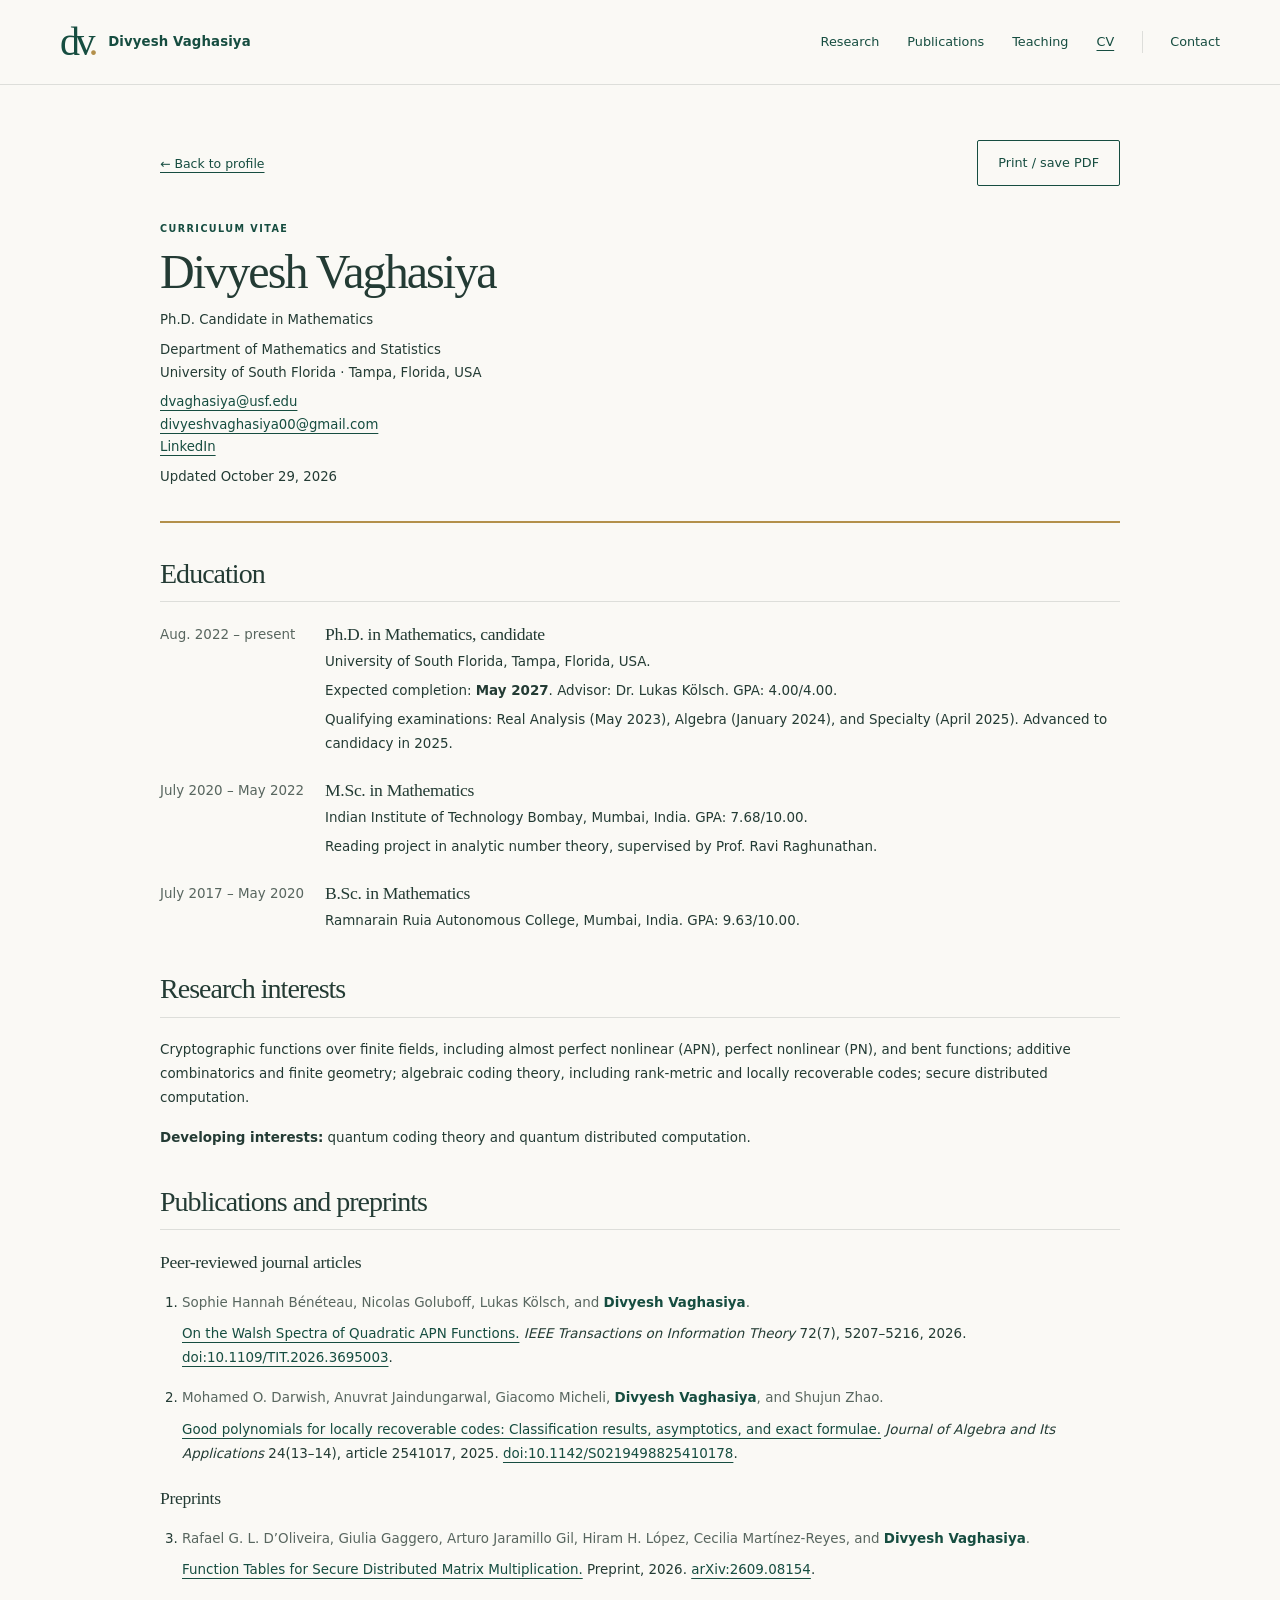
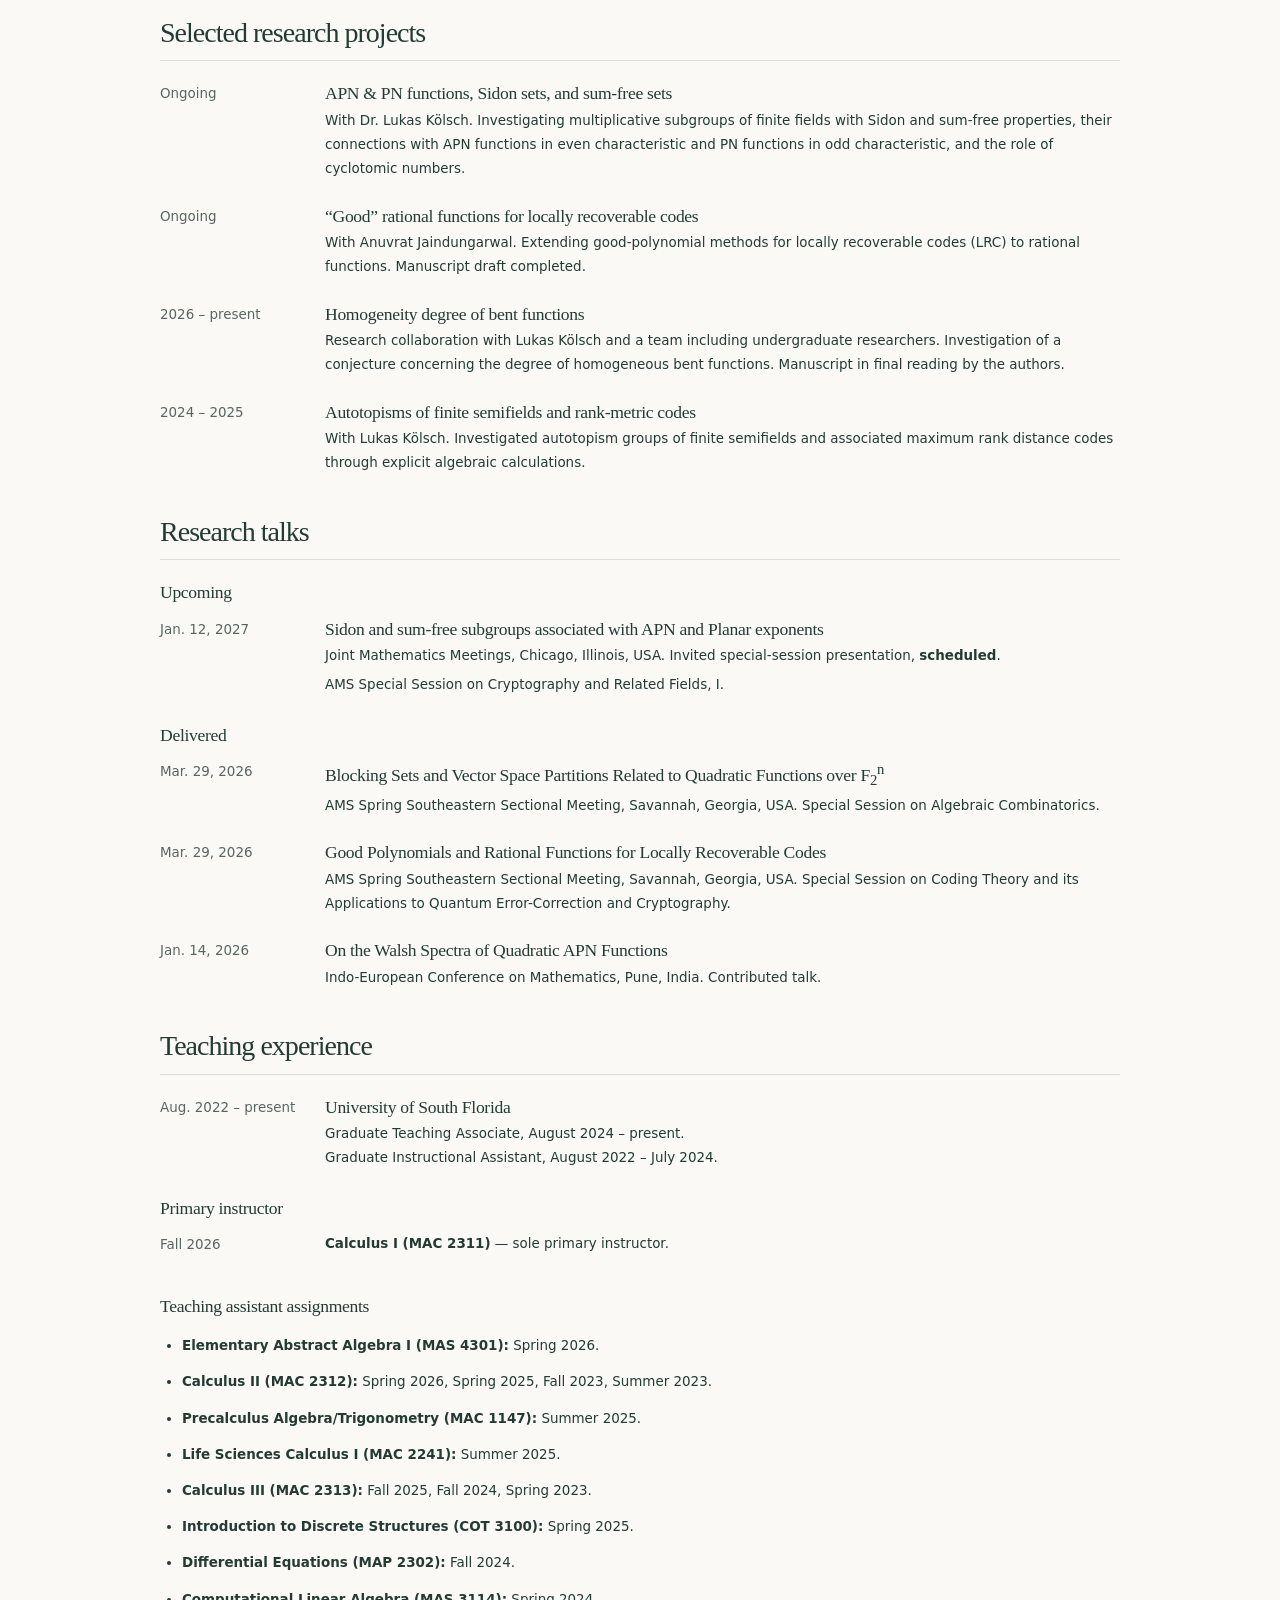
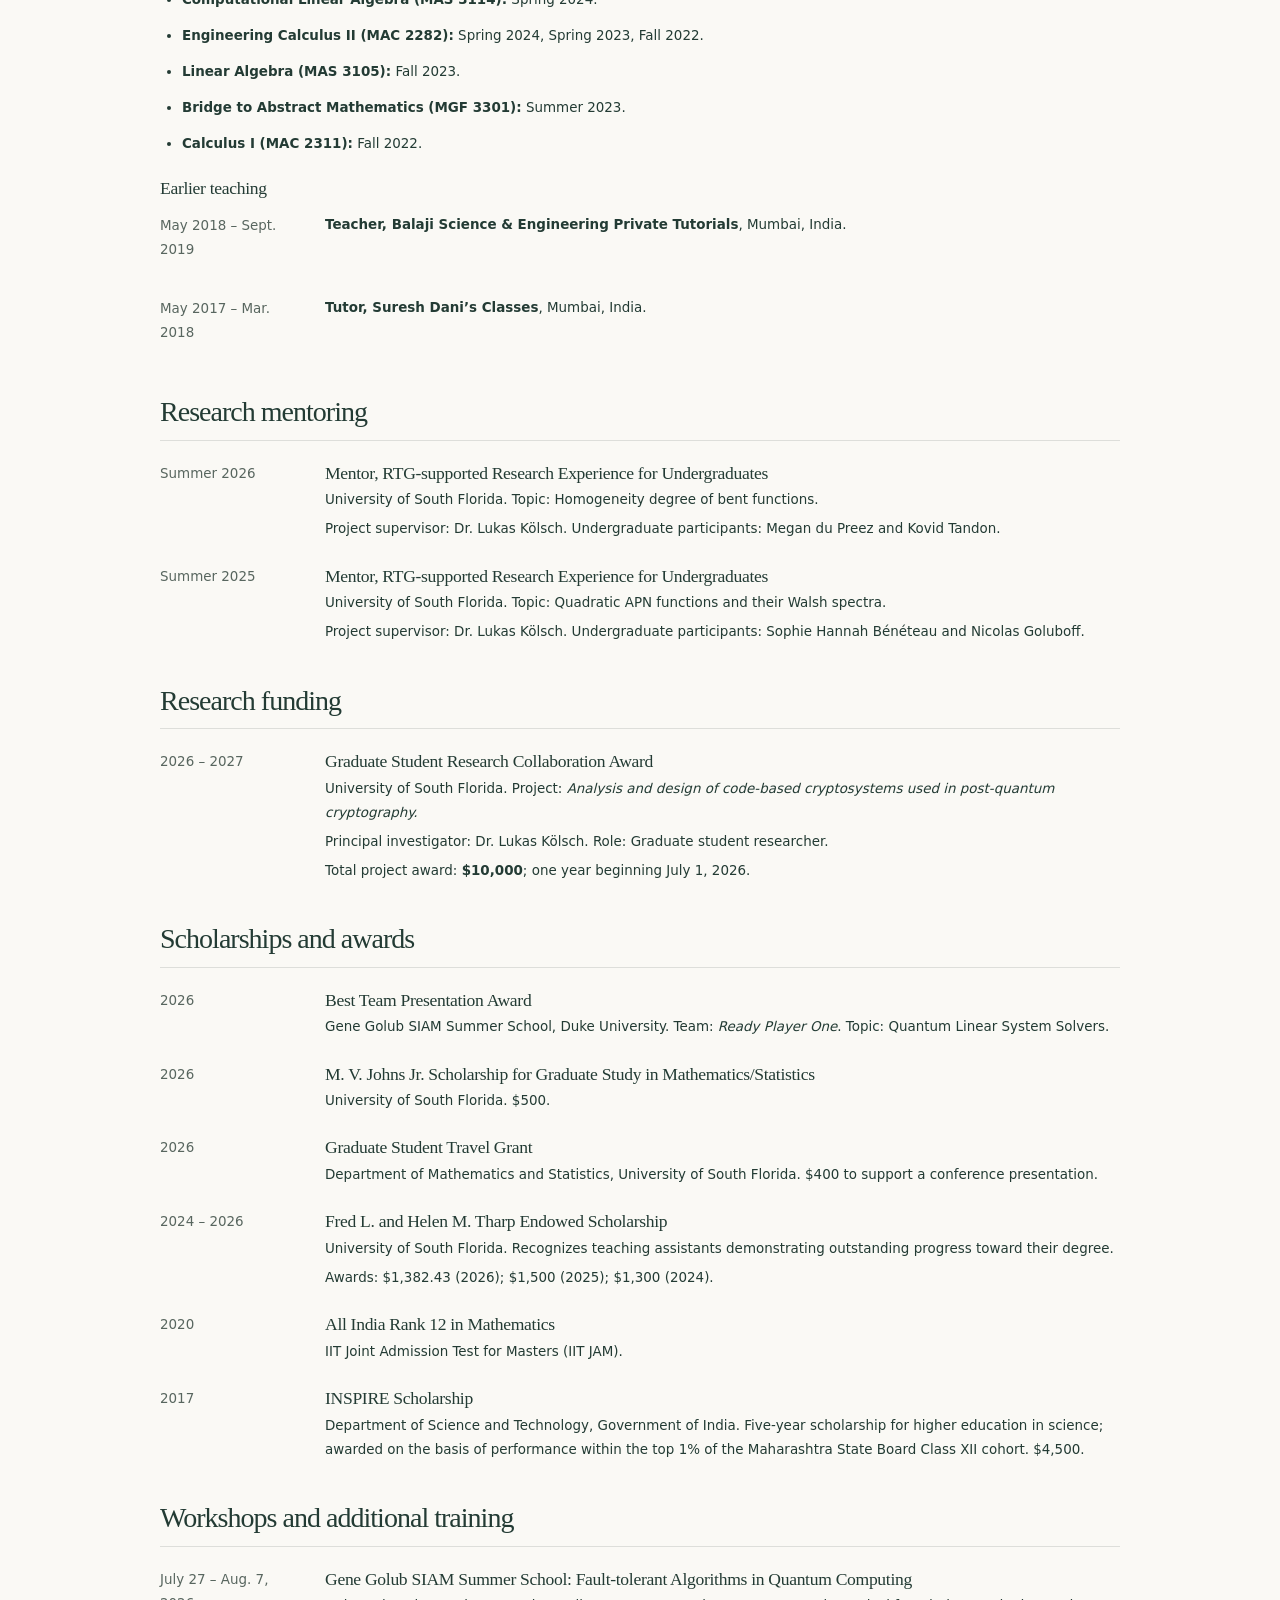
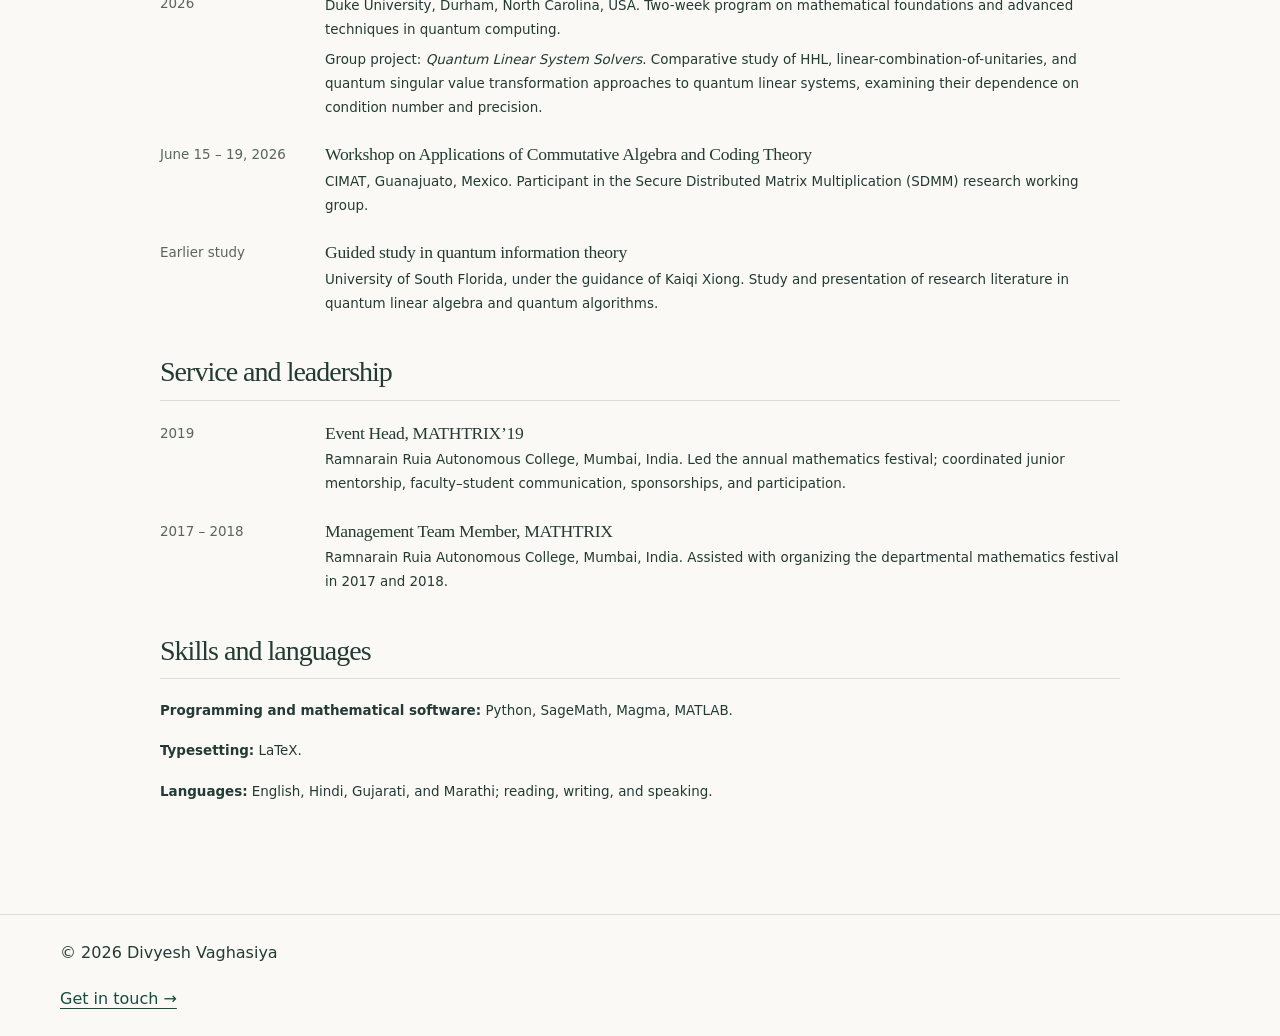
==== cv.html @ b935f298 "Add academic website" ====
<!doctype html>
<html lang="en">
<head>
  <meta charset="utf-8">
  <meta name="viewport" content="width=device-width, initial-scale=1">
  <meta name="description" content="Curriculum vitae of Divyesh Vaghasiya, mathematics Ph.D. candidate at the University of South Florida. Expected completion: May 2027.">
  <meta name="theme-color" content="#164b45">
  <title>Curriculum vitae | Divyesh Vaghasiya</title>
  <link rel="icon" href="./assets/favicon.svg" type="image/svg+xml">
  <link rel="stylesheet" href="./styles.css">
  <script src="./site.js" defer></script>
</head>
<body class="cv-page">
  <a class="skip-link" href="#main">Skip to content</a>
  <header class="site-header">
    <div class="container header-inner">
      <a class="brand" href="./index.html" aria-label="Divyesh Vaghasiya home"><span class="brand-mark" aria-hidden="true">dv<span>.</span></span><span class="brand-name">Divyesh Vaghasiya</span></a>
      <button class="nav-toggle" type="button" aria-expanded="false" aria-controls="site-nav" hidden>Menu</button>
      <nav id="site-nav" class="site-nav" aria-label="Main navigation">
        <a href="./index.html#research">Research</a>
        <a href="./index.html#publications">Publications</a>
        <a href="./index.html#teaching">Teaching</a>
        <a href="./cv.html" aria-current="page">CV</a>
        <a href="./index.html#contact">Contact</a>
      </nav>
    </div>
  </header>

  <main id="main" class="container cv-shell">
    <div class="cv-toolbar">
      <a href="./index.html">&larr; Back to profile</a>
      <button class="button button-secondary" type="button" data-print hidden>Print / save PDF</button>
      <noscript><p>Use your browser's Print command to print this CV or save it as a PDF.</p></noscript>
    </div>

    <header class="cv-heading">
      <p class="eyebrow">Curriculum vitae</p>
      <h1>Divyesh Vaghasiya</h1>
      <p class="cv-role">Ph.D. Candidate in Mathematics</p>
      <p>Department of Mathematics and Statistics<br>University of South Florida · Tampa, Florida, USA</p>
      <p><a href="mailto:dvaghasiya@usf.edu">dvaghasiya@usf.edu</a><br><a href="mailto:divyeshvaghasiya00@gmail.com">divyeshvaghasiya00@gmail.com</a><br><a href="https://www.linkedin.com/in/divyesh-vaghasiya-866122165">LinkedIn</a></p>
      <p class="cv-updated">Updated October 29, 2026</p>
    </header>

    <section class="cv-section" aria-labelledby="cv-education">
      <h2 id="cv-education">Education</h2>
      <div class="cv-entry">
        <p class="cv-date">Aug. 2022 – present</p>
        <div class="cv-body"><h3>Ph.D. in Mathematics, candidate</h3><p>University of South Florida, Tampa, Florida, USA.</p><p>Expected completion: <strong>May 2027</strong>. Advisor: Dr. Lukas Kölsch. GPA: 4.00/4.00.</p><p>Qualifying examinations: Real Analysis (May 2023), Algebra (January 2024), and Specialty (April 2025). Advanced to candidacy in 2025.</p></div>
      </div>
      <div class="cv-entry">
        <p class="cv-date">July 2020 – May 2022</p>
        <div class="cv-body"><h3>M.Sc. in Mathematics</h3><p>Indian Institute of Technology Bombay, Mumbai, India. GPA: 7.68/10.00.</p><p>Reading project in analytic number theory, supervised by Prof. Ravi Raghunathan.</p></div>
      </div>
      <div class="cv-entry">
        <p class="cv-date">July 2017 – May 2020</p>
        <div class="cv-body"><h3>B.Sc. in Mathematics</h3><p>Ramnarain Ruia Autonomous College, Mumbai, India. GPA: 9.63/10.00.</p></div>
      </div>
    </section>

    <section class="cv-section" aria-labelledby="cv-interests">
      <h2 id="cv-interests">Research interests</h2>
      <p>Cryptographic functions over finite fields, including almost perfect nonlinear (APN), perfect nonlinear (PN), and bent functions; additive combinatorics and finite geometry; algebraic coding theory, including rank-metric and locally recoverable codes; secure distributed computation.</p>
      <p><strong>Developing interests:</strong> quantum coding theory and quantum distributed computation.</p>
    </section>

    <section class="cv-section" aria-labelledby="cv-publications">
      <h2 id="cv-publications">Publications and preprints</h2>
      <h3>Peer-reviewed journal articles</h3>
      <ol class="cv-publications">
        <li><p class="publication-authors">Sophie Hannah Bénéteau, Nicolas Goluboff, Lukas Kölsch, and <strong>Divyesh Vaghasiya</strong>.</p><p><a href="https://doi.org/10.1109/TIT.2026.3695003">On the Walsh Spectra of Quadratic APN Functions.</a> <cite>IEEE Transactions on Information Theory</cite> 72(7), 5207–5216, 2026. <a href="https://doi.org/10.1109/TIT.2026.3695003">doi:10.1109/TIT.2026.3695003</a>.</p></li>
        <li><p class="publication-authors">Mohamed O. Darwish, Anuvrat Jaindungarwal, Giacomo Micheli, <strong>Divyesh Vaghasiya</strong>, and Shujun Zhao.</p><p><a href="https://doi.org/10.1142/S0219498825410178">Good polynomials for locally recoverable codes: Classification results, asymptotics, and exact formulae.</a> <cite>Journal of Algebra and Its Applications</cite> 24(13–14), article 2541017, 2025. <a href="https://doi.org/10.1142/S0219498825410178">doi:10.1142/S0219498825410178</a>.</p></li>
      </ol>
      <h3>Preprints</h3>
      <ol class="cv-publications" start="3">
        <li><p class="publication-authors">Rafael G. L. D’Oliveira, Giulia Gaggero, Arturo Jaramillo Gil, Hiram H. López, Cecilia Martínez-Reyes, and <strong>Divyesh Vaghasiya</strong>.</p><p><a href="https://arxiv.org/abs/2609.08154">Function Tables for Secure Distributed Matrix Multiplication.</a> Preprint, 2026. <a href="https://arxiv.org/abs/2609.08154">arXiv:2609.08154</a>.</p></li>
      </ol>
    </section>

    <section class="cv-section" aria-labelledby="cv-projects">
      <h2 id="cv-projects">Selected research projects</h2>
      <div class="cv-entry"><p class="cv-date">Ongoing</p><div class="cv-body"><h3>APN &amp; PN functions, Sidon sets, and sum-free sets</h3><p>With Dr. Lukas Kölsch. Investigating multiplicative subgroups of finite fields with Sidon and sum-free properties, their connections with APN functions in even characteristic and PN functions in odd characteristic, and the role of cyclotomic numbers.</p></div></div>
      <div class="cv-entry"><p class="cv-date">Ongoing</p><div class="cv-body"><h3>“Good” rational functions for locally recoverable codes</h3><p>With Anuvrat Jaindungarwal. Extending good-polynomial methods for locally recoverable codes (LRC) to rational functions. Manuscript draft completed.</p></div></div>
      <div class="cv-entry"><p class="cv-date">2026 – present</p><div class="cv-body"><h3>Homogeneity degree of bent functions</h3><p>Research collaboration with Lukas Kölsch and a team including undergraduate researchers. Investigation of a conjecture concerning the degree of homogeneous bent functions. Manuscript in final reading by the authors.</p></div></div>
      <div class="cv-entry"><p class="cv-date">2024 – 2025</p><div class="cv-body"><h3>Autotopisms of finite semifields and rank-metric codes</h3><p>With Lukas Kölsch. Investigated autotopism groups of finite semifields and associated maximum rank distance codes through explicit algebraic calculations.</p></div></div>
    </section>

    <section class="cv-section" aria-labelledby="cv-talks">
      <h2 id="cv-talks">Research talks</h2>
      <h3>Upcoming</h3>
      <div class="cv-entry"><p class="cv-date"><time datetime="2027-01-12">Jan. 12, 2027</time></p><div class="cv-body"><h3>Sidon and sum-free subgroups associated with APN and Planar exponents</h3><p>Joint Mathematics Meetings, Chicago, Illinois, USA. Invited special-session presentation, <strong>scheduled</strong>.</p><p>AMS Special Session on Cryptography and Related Fields, I.</p></div></div>
      <h3>Delivered</h3>
      <div class="cv-entry"><p class="cv-date"><time datetime="2026-03-29">Mar. 29, 2026</time></p><div class="cv-body"><h3>Blocking Sets and Vector Space Partitions Related to Quadratic Functions over F<sub>2</sub><sup>n</sup></h3><p>AMS Spring Southeastern Sectional Meeting, Savannah, Georgia, USA. Special Session on Algebraic Combinatorics.</p></div></div>
      <div class="cv-entry"><p class="cv-date"><time datetime="2026-03-29">Mar. 29, 2026</time></p><div class="cv-body"><h3>Good Polynomials and Rational Functions for Locally Recoverable Codes</h3><p>AMS Spring Southeastern Sectional Meeting, Savannah, Georgia, USA. Special Session on Coding Theory and its Applications to Quantum Error-Correction and Cryptography.</p></div></div>
      <div class="cv-entry"><p class="cv-date"><time datetime="2026-01-14">Jan. 14, 2026</time></p><div class="cv-body"><h3>On the Walsh Spectra of Quadratic APN Functions</h3><p>Indo-European Conference on Mathematics, Pune, India. Contributed talk.</p></div></div>
    </section>

    <section class="cv-section" aria-labelledby="cv-teaching">
      <h2 id="cv-teaching">Teaching experience</h2>
      <div class="cv-entry"><p class="cv-date">Aug. 2022 – present</p><div class="cv-body"><h3>University of South Florida</h3><p>Graduate Teaching Associate, August 2024 – present.<br>Graduate Instructional Assistant, August 2022 – July 2024.</p></div></div>
      <h3>Primary instructor</h3>
      <div class="cv-entry"><p class="cv-date">Fall 2026</p><div class="cv-body"><p><strong>Calculus I (MAC 2311)</strong> — sole primary instructor.</p></div></div>
      <h3>Teaching assistant assignments</h3>
      <ul class="cv-course-list">
        <li><strong>Elementary Abstract Algebra I (MAS 4301):</strong> Spring 2026.</li>
        <li><strong>Calculus II (MAC 2312):</strong> Spring 2026, Spring 2025, Fall 2023, Summer 2023.</li>
        <li><strong>Precalculus Algebra/Trigonometry (MAC 1147):</strong> Summer 2025.</li>
        <li><strong>Life Sciences Calculus I (MAC 2241):</strong> Summer 2025.</li>
        <li><strong>Calculus III (MAC 2313):</strong> Fall 2025, Fall 2024, Spring 2023.</li>
        <li><strong>Introduction to Discrete Structures (COT 3100):</strong> Spring 2025.</li>
        <li><strong>Differential Equations (MAP 2302):</strong> Fall 2024.</li>
        <li><strong>Computational Linear Algebra (MAS 3114):</strong> Spring 2024.</li>
        <li><strong>Engineering Calculus II (MAC 2282):</strong> Spring 2024, Spring 2023, Fall 2022.</li>
        <li><strong>Linear Algebra (MAS 3105):</strong> Fall 2023.</li>
        <li><strong>Bridge to Abstract Mathematics (MGF 3301):</strong> Summer 2023.</li>
        <li><strong>Calculus I (MAC 2311):</strong> Fall 2022.</li>
      </ul>
      <h3>Earlier teaching</h3>
      <div class="cv-entry"><p class="cv-date">May 2018 – Sept. 2019</p><div class="cv-body"><p><strong>Teacher, Balaji Science &amp; Engineering Private Tutorials</strong>, Mumbai, India.</p></div></div>
      <div class="cv-entry"><p class="cv-date">May 2017 – Mar. 2018</p><div class="cv-body"><p><strong>Tutor, Suresh Dani’s Classes</strong>, Mumbai, India.</p></div></div>
    </section>

    <section class="cv-section" aria-labelledby="cv-mentoring">
      <h2 id="cv-mentoring">Research mentoring</h2>
      <div class="cv-entry"><p class="cv-date">Summer 2026</p><div class="cv-body"><h3>Mentor, RTG-supported Research Experience for Undergraduates</h3><p>University of South Florida. Topic: Homogeneity degree of bent functions.</p><p>Project supervisor: Dr. Lukas Kölsch. Undergraduate participants: Megan du Preez and Kovid Tandon.</p></div></div>
      <div class="cv-entry"><p class="cv-date">Summer 2025</p><div class="cv-body"><h3>Mentor, RTG-supported Research Experience for Undergraduates</h3><p>University of South Florida. Topic: Quadratic APN functions and their Walsh spectra.</p><p>Project supervisor: Dr. Lukas Kölsch. Undergraduate participants: Sophie Hannah Bénéteau and Nicolas Goluboff.</p></div></div>
    </section>

    <section class="cv-section" aria-labelledby="cv-funding">
      <h2 id="cv-funding">Research funding</h2>
      <div class="cv-entry"><p class="cv-date">2026 – 2027</p><div class="cv-body"><h3>Graduate Student Research Collaboration Award</h3><p>University of South Florida. Project: <em>Analysis and design of code-based cryptosystems used in post-quantum cryptography.</em></p><p>Principal investigator: Dr. Lukas Kölsch. Role: Graduate student researcher.</p><p>Total project award: <strong>$10,000</strong>; one year beginning July 1, 2026.</p></div></div>
    </section>

    <section class="cv-section" aria-labelledby="cv-awards">
      <h2 id="cv-awards">Scholarships and awards</h2>
      <div class="cv-entry"><p class="cv-date">2026</p><div class="cv-body"><h3>Best Team Presentation Award</h3><p>Gene Golub SIAM Summer School, Duke University. Team: <em>Ready Player One</em>. Topic: Quantum Linear System Solvers.</p></div></div>
      <div class="cv-entry"><p class="cv-date">2026</p><div class="cv-body"><h3>M. V. Johns Jr. Scholarship for Graduate Study in Mathematics/Statistics</h3><p>University of South Florida. $500.</p></div></div>
      <div class="cv-entry"><p class="cv-date">2026</p><div class="cv-body"><h3>Graduate Student Travel Grant</h3><p>Department of Mathematics and Statistics, University of South Florida. $400 to support a conference presentation.</p></div></div>
      <div class="cv-entry"><p class="cv-date">2024 – 2026</p><div class="cv-body"><h3>Fred L. and Helen M. Tharp Endowed Scholarship</h3><p>University of South Florida. Recognizes teaching assistants demonstrating outstanding progress toward their degree.</p><p>Awards: $1,382.43 (2026); $1,500 (2025); $1,300 (2024).</p></div></div>
      <div class="cv-entry"><p class="cv-date">2020</p><div class="cv-body"><h3>All India Rank 12 in Mathematics</h3><p>IIT Joint Admission Test for Masters (IIT JAM).</p></div></div>
      <div class="cv-entry"><p class="cv-date">2017</p><div class="cv-body"><h3>INSPIRE Scholarship</h3><p>Department of Science and Technology, Government of India. Five-year scholarship for higher education in science; awarded on the basis of performance within the top 1% of the Maharashtra State Board Class XII cohort. $4,500.</p></div></div>
    </section>

    <section class="cv-section" aria-labelledby="cv-training">
      <h2 id="cv-training">Workshops and additional training</h2>
      <div class="cv-entry"><p class="cv-date">July 27 – Aug. 7, 2026</p><div class="cv-body"><h3>Gene Golub SIAM Summer School: Fault-tolerant Algorithms in Quantum Computing</h3><p>Duke University, Durham, North Carolina, USA. Two-week program on mathematical foundations and advanced techniques in quantum computing.</p><p>Group project: <em>Quantum Linear System Solvers</em>. Comparative study of HHL, linear-combination-of-unitaries, and quantum singular value transformation approaches to quantum linear systems, examining their dependence on condition number and precision.</p></div></div>
      <div class="cv-entry"><p class="cv-date">June 15 – 19, 2026</p><div class="cv-body"><h3>Workshop on Applications of Commutative Algebra and Coding Theory</h3><p>CIMAT, Guanajuato, Mexico. Participant in the Secure Distributed Matrix Multiplication (SDMM) research working group.</p></div></div>
      <div class="cv-entry"><p class="cv-date">Earlier study</p><div class="cv-body"><h3>Guided study in quantum information theory</h3><p>University of South Florida, under the guidance of Kaiqi Xiong. Study and presentation of research literature in quantum linear algebra and quantum algorithms.</p></div></div>
    </section>

    <section class="cv-section" aria-labelledby="cv-service">
      <h2 id="cv-service">Service and leadership</h2>
      <div class="cv-entry"><p class="cv-date">2019</p><div class="cv-body"><h3>Event Head, MATHTRIX’19</h3><p>Ramnarain Ruia Autonomous College, Mumbai, India. Led the annual mathematics festival; coordinated junior mentorship, faculty–student communication, sponsorships, and participation.</p></div></div>
      <div class="cv-entry"><p class="cv-date">2017 – 2018</p><div class="cv-body"><h3>Management Team Member, MATHTRIX</h3><p>Ramnarain Ruia Autonomous College, Mumbai, India. Assisted with organizing the departmental mathematics festival in 2017 and 2018.</p></div></div>
    </section>

    <section class="cv-section" aria-labelledby="cv-skills">
      <h2 id="cv-skills">Skills and languages</h2>
      <p><strong>Programming and mathematical software:</strong> Python, SageMath, Magma, MATLAB.</p>
      <p><strong>Typesetting:</strong> LaTeX.</p>
      <p><strong>Languages:</strong> English, Hindi, Gujarati, and Marathi; reading, writing, and speaking.</p>
    </section>
  </main>

  <footer class="site-footer"><div class="container"><p>© 2026 Divyesh Vaghasiya</p><a href="./index.html#contact">Get in touch &rarr;</a></div></footer>
</body>
</html>
---- styles.css ----
@charset "UTF-8";
:root{--paper:#faf9f5;--white:#fff;--ink:#233b34;--green:#164d40;--green-dark:#103b32;--muted:#58665f;--gold:#b3904b;--line:#dddeda;--light-green:#eaf0e9;--serif:Georgia,'Times New Roman',serif;--sans:system-ui,-apple-system,BlinkMacSystemFont,'Segoe UI',sans-serif}
*{box-sizing:border-box}html{scroll-behavior:smooth;scroll-padding-top:105px}body{margin:0;background:var(--paper);color:var(--ink);font-family:var(--sans);font-size:16px;line-height:1.7}a{color:var(--green);text-underline-offset:4px;text-decoration-thickness:1px}a:hover{text-decoration-color:var(--gold)}button{font:inherit;cursor:pointer}button:disabled{cursor:default;opacity:.5}button,a{-webkit-tap-highlight-color:transparent}a:focus-visible,button:focus-visible,summary:focus-visible{outline:3px solid var(--gold);outline-offset:5px}img{max-width:100%;display:block}h1,h2,h3,p,figure{margin-top:0}h1,h2,h3{font-weight:400;line-height:1.16}h2{font-family:var(--serif);font-size:clamp(2.2rem,4vw,3.4rem);letter-spacing:-.035em;margin-bottom:0}h3{font-family:var(--serif);font-size:1.5rem;letter-spacing:-.018em}p{margin-bottom:1.2em}[hidden]{display:none!important}.container{width:min(1160px,calc(100% - 96px));margin-inline:auto}.small-label,.eyebrow{text-transform:uppercase;letter-spacing:.15em;font-size:.65rem;font-weight:650;line-height:1.6}.eyebrow{color:var(--green);margin-bottom:23px}.status-dot{display:inline-block;width:7px;height:7px;border-radius:50%;background:var(--gold);margin-right:9px;vertical-align:1px}.site-header{position:sticky;top:0;z-index:20;background:rgba(250,249,245,.96);border-bottom:1px solid var(--line)}.header-inner{display:flex;align-items:center;justify-content:space-between;min-height:84px;gap:20px}.brand{display:flex;align-items:center;gap:14px;text-decoration:none;white-space:nowrap}.brand-mark{font-family:var(--serif);font-size:2.5rem;line-height:1;letter-spacing:-.11em}.brand-mark>span{color:var(--gold)}.brand-name{font-size:.83rem;font-weight:600;letter-spacing:.01em}.site-nav{display:flex;gap:28px;align-items:center}.site-nav a{font-size:.8rem;text-decoration:none}.site-nav a:hover,.site-nav a[aria-current]{text-decoration:underline}.site-nav>a:last-child{border-left:1px solid var(--line);padding-left:27px}.nav-toggle{border:0;background:transparent;padding:9px;color:var(--green);font-size:.85rem}.nav-toggle span{padding-left:5px}@media(min-width:801px){.nav-toggle{display:none!important}}.skip-link{position:fixed;left:20px;top:-80px;z-index:100;background:var(--green);color:white;padding:12px}.skip-link:focus{top:10px}.hero{display:grid;grid-template-columns:1.4fr 1fr;gap:80px;padding-block:80px 72px;align-items:center}.hero h1{font-family:var(--serif);font-size:clamp(3.4rem,6.5vw,5.5rem);line-height:.99;letter-spacing:-.065em;margin-bottom:27px}.hero h1 em{font-weight:400}.name-period{color:var(--gold)}.hero-subtitle{font-size:1.14rem;line-height:1.5;letter-spacing:-.02em;margin-bottom:20px;color:var(--green)}.hero-description{max-width:560px;color:var(--muted);font-size:.93rem;line-height:1.8}.hero-actions{display:flex;align-items:center;gap:29px;margin:26px 0 30px}.button{display:inline-flex;gap:25px;justify-content:center;align-items:center;background:var(--green);color:white;border:1px solid var(--green);padding:12px 20px;text-decoration:none;font-size:.8rem;line-height:1.6;border-radius:2px;font-weight:500}.button:hover{background:var(--green-dark);color:white}.button-secondary{background:transparent;color:var(--green)}.text-link{display:inline-flex;gap:15px;font-size:.79rem;font-weight:600;text-decoration:none;border-bottom:1px solid var(--gold);padding-bottom:3px}.text-link:hover{border-color:var(--green)}.availability{display:flex;gap:15px;border-left:2px solid var(--gold);padding:3px 0 3px 17px;max-width:550px}.availability p{font-size:.79rem;line-height:1.75;margin:0;color:var(--muted)}.availability-mark{color:var(--gold);font-size:1.2rem}.availability strong{font-weight:650;color:var(--green)}.portrait-composition{position:relative;margin:0 0 0 8px;padding:0 25px 0 0}.portrait-frame{position:relative;background:var(--green);padding:24px 24px 0 0;z-index:1;margin:12px 0 0}.portrait-frame img{width:100%;height:auto;aspect-ratio:413/531;object-fit:cover;object-position:center 22%;filter:saturate(.65)}.portrait-math{position:absolute;inset:-40px -14px 74px 20px;background-image:radial-gradient(#c8c8b8 1px,transparent 1px);background-size:18px 18px;border:1px solid var(--line);transform:rotate(4deg)}.portrait-math>span:first-child{position:absolute;right:14px;top:12px;font-family:var(--serif);font-size:1.9rem;color:#688076;background:var(--paper);padding:0 12px}.portrait-math>span:last-child{position:absolute;bottom:20px;right:12px;font-size:.62rem;letter-spacing:.1em;background:var(--paper);padding:3px}.portrait-composition figcaption{display:flex;gap:22px;margin-top:23px;font-size:.76rem;line-height:1.6}.portrait-composition figcaption .small-label{color:var(--gold);padding-top:4px}.portrait-coordinate{position:absolute;right:-11px;top:47%;writing-mode:vertical-rl;font-size:.55rem;letter-spacing:.15em;color:var(--muted)}.affiliation-strip{border-block:1px solid var(--line);background:#f0f1eb}.affiliation-inner{display:flex;gap:29px;justify-content:space-between;align-items:center;min-height:114px}.affiliation-inner>.small-label{max-width:86px;color:var(--muted)}.affiliation-inner>a,.affiliation-inner>span:not(.small-label):not(.path-arrow){font-family:var(--serif);font-size:1rem;text-decoration:none;line-height:1.4}.affiliation-inner a span,.affiliation-inner>span>span{display:block;font-family:var(--sans);font-size:.62rem;color:var(--muted);margin-top:7px;letter-spacing:.02em}.path-arrow{color:var(--gold)}.section{padding-block:90px}.section-heading{display:flex;justify-content:space-between;align-items:end;gap:60px;margin-bottom:42px}.section-heading .eyebrow{margin-bottom:13px}.section-heading>p{max-width:330px;font-size:.84rem;color:var(--muted);margin-bottom:4px}.research-grid{display:grid;grid-template-columns:repeat(3,minmax(0,1fr));gap:24px}.research-area{border:1px solid var(--line);background:#fdfcf9;display:flex;flex-direction:column}.research-visual{position:relative;background:#edf0e8;overflow:hidden;border-bottom:1px solid var(--line)}.research-visual img{width:100%;height:auto}.visual-label{position:absolute;bottom:11px;left:16px;font-size:.54rem;letter-spacing:.13em;text-transform:uppercase;color:var(--green)}.research-area-body{padding:25px 25px 28px;display:flex;flex-direction:column;flex:1}.research-area h3{font-size:1.37rem;min-height:3.15em;margin-bottom:18px}.research-area p{font-size:.8rem;line-height:1.85;color:var(--muted)}.research-area .text-link{font-size:.7rem;margin-top:auto;align-self:start}.ongoing{display:grid;grid-template-columns:1fr 2fr;gap:70px;margin-top:55px;padding-top:40px;border-top:1px solid var(--line)}.ongoing .eyebrow{margin-bottom:10px}.ongoing h3{font-size:1.7rem}.project-list details{border-bottom:1px solid var(--line)}summary{cursor:pointer;list-style:none}summary::-webkit-details-marker{display:none}.project-list summary{padding:15px 28px 15px 0;font-size:.83rem;font-weight:500;position:relative;line-height:1.5}.project-list summary:after{content:'+';position:absolute;right:0;top:14px;color:var(--gold);font-size:1rem}details[open]>summary:after{content:'−'}.project-list details:first-child summary{padding-top:0}.project-list details:first-child summary:after{top:-1px}.project-list p{font-size:.8rem;color:var(--muted);line-height:1.85;padding-right:25px}.research-note{font-size:.78rem;line-height:1.8;color:var(--muted);margin:28px 0 0}.research-note .note-symbol{color:var(--gold);font-size:1.1rem;margin-right:8px}.research-note strong{color:var(--green)}.idea-section{background:var(--green);color:#f4f3e9;padding-block:74px}.idea-layout{display:grid;grid-template-columns:1fr 1fr;gap:100px;align-items:center}.idea-section .eyebrow{color:#ded2a4;margin-bottom:19px}.idea-section h2{font-size:2.8rem;line-height:1.15;margin-bottom:24px}.idea-section p{font-size:.82rem;color:#d2ded7;line-height:1.85}.idea-section .text-link{color:#f7efd5;margin-top:8px}.code-demo{background:#faf9f2;color:var(--green);padding:30px;border:1px solid #c7d0bf;border-radius:3px}.demo-heading{display:flex;justify-content:space-between;gap:15px;align-items:center}.field-tag{font-size:.6rem;color:var(--muted);border:1px solid var(--line);padding:3px 7px}.demo-symbols{display:flex;align-items:end;justify-content:center;gap:19px;margin-top:26px}.symbol-label{display:block;text-align:center;font-family:var(--serif);font-style:italic;margin-bottom:8px;font-size:1.1rem}.code-value{font-family:var(--serif);font-size:2.9rem;display:grid;place-items:center;border:1px solid #a8baac;border-radius:3px;width:76px;height:83px;background:#eaf0e7;transition:background .2s}.demo-plus{padding-bottom:23px;color:var(--gold);font-size:1.2rem}.code-value.is-missing{border-style:dashed;color:#805919;background:#f0ead9}.code-value.is-recovered{background:#d0e2c9}.idea-section .demo-equation{text-align:center;margin:17px 0;color:var(--green);font-family:var(--serif);font-size:.95rem}.demo-controls fieldset{padding:0;border:0;margin:0 0 16px}.demo-controls legend{font-size:.67rem;text-align:center;width:100%;margin:0 0 8px;color:var(--muted)}.erase-options{display:flex;gap:8px;justify-content:center}.erase-options button{background:transparent;border:1px solid #b7c3b8;color:var(--green);font-size:.7rem;padding:6px 13px;border-radius:2px}.erase-options button[aria-pressed=true]{background:#e9dfc4;border-color:#92783e}.demo-controls>.button{width:100%;padding:9px;font-size:.74rem}.demo-reset{display:block;margin:11px auto 0;border:0;border-bottom:1px solid #b5bdb3;background:transparent;font-size:.65rem;color:var(--green);padding:0 0 1px}.idea-section .demo-result{color:var(--green);font-size:.72rem;min-height:3.7em;margin:17px 0 6px;line-height:1.6}.idea-section .demo-caption{font-size:.6rem;line-height:1.7;color:var(--muted);border-top:1px solid var(--line);padding-top:10px;margin:0}.publication-filters{display:flex;gap:24px;flex-wrap:wrap;border-bottom:1px solid var(--line);padding-bottom:15px;margin-bottom:0}.filter-button{padding:5px 0;background:transparent;border:0;color:var(--muted);font-size:.74rem}.filter-button span{font-size:.59rem;margin-left:5px}.filter-button.is-active{color:var(--green);font-weight:650;box-shadow:0 2px var(--gold)}.publication{display:grid;grid-template-columns:120px 1fr;gap:23px;padding:33px 0;border-bottom:1px solid var(--line);scroll-margin-top:115px}.publication-year{font-family:var(--serif);font-size:1.6rem;line-height:1.4}.paper-status{display:table;font-family:var(--sans);font-size:.5rem;text-transform:uppercase;letter-spacing:.07em;white-space:nowrap;color:var(--green);border:1px solid #c7d5c7;background:#eff3ea;padding:3px 6px;margin-top:8px}.paper-status.preprint{color:#725821;border-color:#e0d6b9;background:#f3eddd}.publication h3{font-size:1.45rem;line-height:1.35;margin-bottom:10px;max-width:820px}.publication-authors{font-size:.77rem;line-height:1.8;color:var(--muted);margin-bottom:7px}.publication-authors strong{font-weight:600;color:var(--green)}.publication-venue{font-size:.75rem;margin-bottom:11px;color:var(--muted)}.paper-links{display:flex;gap:22px}.paper-links a{font-size:.7rem;font-weight:550;text-decoration:none}.paper-links a:hover{text-decoration:underline}.paper-overview{margin-top:14px;max-width:780px}.paper-overview summary{font-size:.7rem;display:inline-block;color:var(--muted)}.paper-overview summary:before{content:'+';display:inline-block;padding-right:8px;color:var(--gold)}.paper-overview[open]>summary:before{content:'−'}.paper-overview p{font-size:.78rem;line-height:1.8;margin:10px 0 0;color:var(--muted)}.section-footnote{font-size:.7rem;color:var(--muted);margin-top:20px;margin-bottom:0}.teaching-section{padding-block:80px;background:#e9eee7}.teaching-layout{display:grid;grid-template-columns:1fr 1.2fr;gap:100px}.teaching-section h2{margin-bottom:27px}.teaching-section blockquote{font-family:var(--serif);font-size:1.28rem;line-height:1.55;font-style:italic;margin:0 0 22px;padding:0 0 0 20px;border-left:2px solid var(--gold)}.teaching-section p{font-size:.82rem;color:var(--muted);line-height:1.9}.teaching-section .text-link{margin-top:10px}.teaching-record article{padding-block:25px;border-bottom:1px solid #c9d2c7}.teaching-record article:first-child{padding-top:4px}.teaching-record article:last-child{border:0;padding-bottom:0}.record-kicker{font-size:.6rem;letter-spacing:.06em;text-transform:uppercase;color:var(--muted)}.teaching-record h3{font-size:1.4rem;margin:10px 0 13px}.teaching-record p{margin:0;font-size:.78rem}.next-talk{background:#f0f1e9;border:1px solid #d8dccf;padding:29px;display:grid;grid-template-columns:78px 1fr auto;gap:28px;align-items:center}.date-tile{border:1px solid #c6cdbb;text-align:center;padding:12px 10px;background:var(--paper)}.date-tile span{display:block;font-size:.55rem;letter-spacing:.15em;line-height:1.6}.date-tile strong{display:block;font-size:2.1rem;line-height:1.3;font-family:var(--serif);font-weight:400}.next-talk .small-label{color:var(--muted);font-size:.55rem}.next-talk h3{font-size:1.4rem;line-height:1.35;margin:8px 0}.next-talk p{font-size:.73rem;color:var(--muted);line-height:1.7;margin:0}.scheduled-label{font-size:.55rem;text-transform:uppercase;letter-spacing:.08em;color:#5d6f54;align-self:start;white-space:nowrap}.past-talks{margin-top:13px}.past-talks article{display:grid;grid-template-columns:108px 1fr;gap:27px;padding:24px 0;border-bottom:1px solid var(--line)}.past-talks time{font-size:.67rem;color:var(--muted);padding-top:3px}.past-talks h3{font-size:1.15rem;line-height:1.4;margin-bottom:7px}.past-talks p{font-size:.71rem;line-height:1.8;color:var(--muted);margin:0}.community-row{display:grid;grid-template-columns:1fr 1fr;gap:65px;margin-top:40px}.community-row .small-label{font-size:.55rem;color:var(--muted)}.community-row h3{font-size:1.36rem;margin:13px 0}.community-row p{font-size:.77rem;line-height:1.9;color:var(--muted);margin:0}.contact-section{background:var(--green);color:var(--paper);padding-block:74px}.contact-layout{display:grid;grid-template-columns:1.5fr 1fr;gap:100px}.contact-section .eyebrow{color:#d0c28f;margin-bottom:16px}.contact-section h2{font-size:3rem;margin-bottom:23px}.contact-section p{font-size:.8rem;color:#d2ded7;max-width:520px;line-height:1.9}.contact-email{color:var(--paper);font-size:clamp(1.1rem,2.2vw,1.6rem);font-family:var(--serif);text-decoration:none;border-bottom:1px solid #a99c64;display:inline-block;padding-bottom:5px;margin-top:6px;overflow-wrap:anywhere}.contact-email span{color:#d0c28f;padding-left:15px}.secondary-email{display:block;color:#d2ded7;font-size:.74rem;text-decoration:none;margin-top:14px;overflow-wrap:anywhere}.contact-links{padding-top:33px}.contact-links>a{display:flex;justify-content:space-between;border-bottom:1px solid #4a6e5e;padding:14px 0;color:var(--paper);font-size:.77rem;text-decoration:none}.contact-links>a:hover{color:#e4d6a6}.contact-links>a>span:last-child{color:#d0c28f}.contact-links p{font-size:.69rem;margin:26px 0 0;line-height:1.9}.site-footer{padding-block:24px;background:var(--paper);border-top:1px solid var(--line)}.footer-inner{display:flex;justify-content:space-between;gap:20px;font-size:.62rem;color:var(--muted)}.footer-inner>a{color:var(--muted);text-decoration:none}.visually-hidden{position:absolute;width:1px;height:1px;padding:0;margin:-1px;overflow:hidden;clip:rect(0,0,0,0);white-space:nowrap;border:0}
/* The CV is also a print-friendly public record. */
.cv-shell{max-width:960px;padding-block:55px 75px}.cv-toolbar{display:flex;align-items:center;justify-content:space-between;gap:25px;margin-bottom:35px;font-size:.78rem}.cv-heading{border-bottom:2px solid var(--gold);padding-bottom:25px;margin-bottom:35px}.cv-heading h1{font-size:3rem;font-family:var(--serif);letter-spacing:-.04em;margin-bottom:10px}.cv-heading p{font-size:.83rem;margin-bottom:7px}.cv-heading .eyebrow{font-size:.6rem}.cv-heading a{overflow-wrap:anywhere}.cv-section{margin-bottom:35px;scroll-margin-top:105px}.cv-section h2{font-size:1.75rem;border-bottom:1px solid var(--line);padding-bottom:11px;margin-bottom:20px}.cv-section h3{font-size:1.1rem;line-height:1.4;margin:20px 0 12px}.cv-section p,.cv-section li{font-size:.84rem;line-height:1.8}.cv-section ul,.cv-section ol{padding-left:22px}.cv-section li{margin-bottom:12px}.cv-entry{display:grid;grid-template-columns:145px 1fr;gap:20px;margin-bottom:17px}.cv-date{font-size:.73rem;padding-top:1px;color:var(--muted)}.cv-body{font-size:.84rem;line-height:1.8}.cv-body p{margin:0 0 5px}.cv-body h3{margin:0 0 3px}.cv-body ul{margin:5px 0 0;padding-left:18px}.cv-body li{margin-bottom:3px}.cv-page .publication{grid-template-columns:80px 1fr}.cv-page .publication h3{font-size:1.1rem}.cv-page .publication-year{font-size:1.2rem}
@media(max-width:1050px){.container{width:calc(100% - 64px)}.hero{gap:45px}.hero h1{font-size:4.5rem}.brand-name{display:none}.research-area-body{padding:22px 18px}.idea-layout,.teaching-layout,.contact-layout{gap:55px}.demo-symbols{gap:12px}.code-value{width:65px}.affiliation-inner{gap:18px}.affiliation-inner>a,.affiliation-inner>span:not(.small-label):not(.path-arrow){font-size:.9rem}.scheduled-label{display:none}.next-talk{grid-template-columns:78px 1fr}.hero-actions{gap:20px}}
@media(max-width:800px){html{scroll-padding-top:95px}.container{width:calc(100% - 44px)}.header-inner{min-height:70px;flex-wrap:wrap;gap:0}.brand-name{display:inline;font-size:.77rem}.site-nav{width:100%;padding:0 0 18px;gap:20px;flex-wrap:wrap}.site-nav a{font-size:.76rem}.site-nav>a:last-child{padding-left:0;border:0}.has-menu .site-nav{display:none}.has-menu .site-nav.is-open{display:flex}.hero{padding-block:48px;gap:35px;grid-template-columns:1.2fr .8fr;align-items:start}.hero h1{font-size:3.6rem}.hero .eyebrow{font-size:.55rem;letter-spacing:.1em}.hero-subtitle{font-size:.96rem}.hero-description{font-size:.82rem}.hero-actions{flex-wrap:wrap;gap:18px}.hero-actions .button{font-size:.7rem;padding:10px 13px;gap:14px}.hero-actions .text-link{font-size:.7rem}.portrait-composition{margin-top:40px;padding-right:10px}.portrait-frame{padding:15px 15px 0 0}.portrait-math{inset:-25px -8px 65px 14px}.portrait-math>span:last-child{display:none}.portrait-composition figcaption{display:block;font-size:.65rem;margin-top:15px}.portrait-composition figcaption>.small-label{display:block;margin-bottom:5px}.portrait-coordinate{display:none}.availability{padding-left:12px;gap:9px}.availability p{font-size:.7rem}.affiliation-inner{padding-block:23px;flex-wrap:wrap;justify-content:start;gap:22px 35px}.affiliation-inner>.small-label{max-width:none;width:100%;font-size:.55rem}.path-arrow{display:none}.section{padding-block:60px}.section-heading{gap:25px;margin-bottom:30px}.section-heading>p{max-width:240px;font-size:.76rem}.research-grid{gap:16px}.research-area h3{font-size:1.12rem;min-height:3.5em}.research-area p{font-size:.74rem}.research-area-body{padding:18px 14px}.research-area .text-link{font-size:.62rem;gap:8px}.visual-label{font-size:.43rem;left:10px;bottom:7px}.ongoing{gap:25px;grid-template-columns:1fr 1.8fr}.idea-layout{gap:30px}.idea-section{padding-block:50px}.idea-section h2{font-size:2.05rem}.idea-section p{font-size:.75rem}.code-demo{padding:20px}.demo-symbols{gap:8px}.code-value{width:49px;height:63px;font-size:2.3rem}.demo-plus{font-size:1rem;padding-bottom:17px}.demo-heading{gap:7px;flex-wrap:wrap}.demo-heading .small-label{font-size:.55rem}.field-tag{font-size:.5rem}.erase-options{gap:5px}.erase-options button{font-size:.63rem;padding:6px 9px}.teaching-layout{gap:45px}.teaching-section{padding-block:55px}.teaching-section h2{font-size:2.5rem}.teaching-record h3{font-size:1.25rem}.community-row{gap:30px}.contact-layout{gap:40px}.contact-section h2{font-size:2.5rem}.publication{grid-template-columns:95px 1fr;gap:17px}.cv-entry{grid-template-columns:120px 1fr}}
@media(max-width:580px){.hero{display:flex;flex-direction:column;padding-top:37px;gap:50px}.hero-copy{width:100%}.hero h1{font-size:clamp(3.8rem,14vw,5rem);margin-bottom:23px}.hero .eyebrow{font-size:.55rem}.hero-subtitle{font-size:1.02rem}.hero-description{font-size:.85rem;max-width:100%}.hero-actions{gap:25px}.portrait-composition{width:72%;align-self:center;margin:0 20px 0 0}.portrait-composition figcaption{display:flex;gap:25px;font-size:.7rem}.portrait-frame{padding:20px 20px 0 0}.portrait-math{inset:-25px -25px 58px 13px}.portrait-math>span:last-child{display:block;font-size:.5rem}.affiliation-inner{gap:17px 25px}.affiliation-inner>a,.affiliation-inner>span:not(.small-label):not(.path-arrow){font-size:.87rem}.section-heading{display:block}.section-heading>p{max-width:100%;margin:20px 0 0;font-size:.8rem}h2{font-size:2.5rem}.research-grid{grid-template-columns:1fr;gap:22px}.research-visual img{max-height:190px;object-fit:cover}.visual-label{font-size:.52rem;left:20px;bottom:13px}.research-area-body{padding:23px}.research-area h3{font-size:1.4rem;min-height:0;margin-bottom:13px}.research-area p{font-size:.8rem}.research-area .text-link{font-size:.73rem;gap:15px}.ongoing{grid-template-columns:1fr;gap:10px;margin-top:35px;padding-top:30px}.ongoing h3{font-size:1.7rem}.project-list summary{font-size:.8rem}.project-list details:first-child summary{padding-top:15px}.project-list details:first-child summary:after{top:14px}.idea-layout,.teaching-layout,.contact-layout{grid-template-columns:1fr;gap:38px}.idea-section h2{font-size:2.5rem}.idea-section p{font-size:.8rem}.code-demo{padding:25px}.demo-heading .small-label{font-size:.6rem}.demo-symbols{gap:18px}.code-value{width:68px;height:76px}.demo-plus{padding-bottom:23px}.erase-options button{padding:7px 16px}.demo-controls legend{font-size:.72rem}.idea-section .demo-result{font-size:.75rem}.publication{grid-template-columns:1fr;gap:12px;padding-block:27px}.publication-year{display:flex;align-items:center;gap:12px;font-size:1.25rem}.paper-status{display:inline-block;margin:0;font-size:.5rem}.publication h3{font-size:1.35rem}.publication-filters{gap:20px}.filter-button{font-size:.67rem}.publication-authors{font-size:.75rem}.teaching-section h2{font-size:2.7rem}.teaching-layout{gap:40px}.teaching-record h3{font-size:1.4rem}.next-talk{grid-template-columns:54px 1fr;gap:18px;padding:20px 16px}.date-tile{padding:9px 5px}.date-tile strong{font-size:1.8rem}.next-talk h3{font-size:1.17rem}.next-talk .small-label{font-size:.45rem}.next-talk p{font-size:.67rem}.past-talks article{grid-template-columns:1fr;gap:8px}.past-talks h3{font-size:1.16rem}.community-row{grid-template-columns:1fr;gap:27px}.community-row h3{font-size:1.35rem}.contact-section{padding-block:55px}.contact-section h2{font-size:2.7rem}.contact-email{font-size:1.55rem}.contact-links{padding-top:0}.footer-inner{flex-wrap:wrap;font-size:.59rem;gap:12px 22px}.footer-inner>span:nth-child(2){order:3;width:100%}.footer-inner>a{margin-left:auto}.cv-shell{padding-top:30px}.cv-toolbar{gap:15px;align-items:start}.cv-toolbar .button{padding:9px 12px;font-size:.65rem;gap:10px;white-space:nowrap}.cv-heading h1{font-size:2.6rem}.cv-entry{grid-template-columns:1fr;gap:4px;margin-bottom:22px}.cv-date{font-size:.68rem}.cv-section p,.cv-section li,.cv-body{font-size:.8rem}.cv-page .publication{grid-template-columns:1fr}}
@media(max-width:580px){.hero-description,.research-area p,.project-list p,.idea-section p,.teaching-section p,.community-row p,.contact-section p{font-size:.875rem}.availability p,.publication-authors,.publication-venue,.past-talks p{font-size:.8rem}.cv-section p,.cv-section li,.cv-body{font-size:.875rem}.idea-section .demo-caption{font-size:.65rem}.idea-section .demo-result{font-size:.8rem}}
@media(max-width:580px){.idea-layout,.teaching-layout,.contact-layout{grid-template-columns:minmax(0,1fr)}.demo-symbols{gap:clamp(8px,3vw,18px)}.code-value{width:clamp(48px,16vw,68px)}}
@media(prefers-reduced-motion:reduce){html{scroll-behavior:auto}*{transition:none!important}}
@media print{@page{size:A4;margin:16mm 17mm}html{scroll-behavior:auto}body,.cv-page{background:white;color:#172f27;font-size:10pt;line-height:1.45}.site-header,.site-footer,.skip-link,.cv-toolbar,.nav-toggle,.no-print,[data-print]{display:none!important}.container,.cv-shell{width:100%;max-width:none;margin:0;padding:0}.cv-heading{padding-bottom:12px;margin-bottom:20px}.cv-heading h1{font-size:26pt}.cv-heading p{font-size:9pt;line-height:1.55}.cv-heading .eyebrow{font-size:7pt}.cv-section{margin-bottom:20px}.cv-section h2{font-size:15pt;padding-bottom:6px;margin-bottom:12px;break-after:avoid}.cv-section h3{font-size:10pt;break-after:avoid}.cv-section p,.cv-section li,.cv-body{font-size:9pt;line-height:1.55}.cv-entry{grid-template-columns:28mm 1fr;gap:6mm;margin-bottom:11px;break-inside:avoid}.cv-date{font-size:8pt}.cv-body p{margin-bottom:4px}.cv-section li{margin-bottom:8px;break-inside:avoid}.cv-section ul,.cv-section ol{padding-left:17px}a{color:inherit;text-decoration:none}details{display:block}h1,h2,h3{break-after:avoid}p{orphans:3;widows:3}.cv-page .publication{padding:12px 0;break-inside:avoid}.cv-page .publication h3{font-size:11pt}}
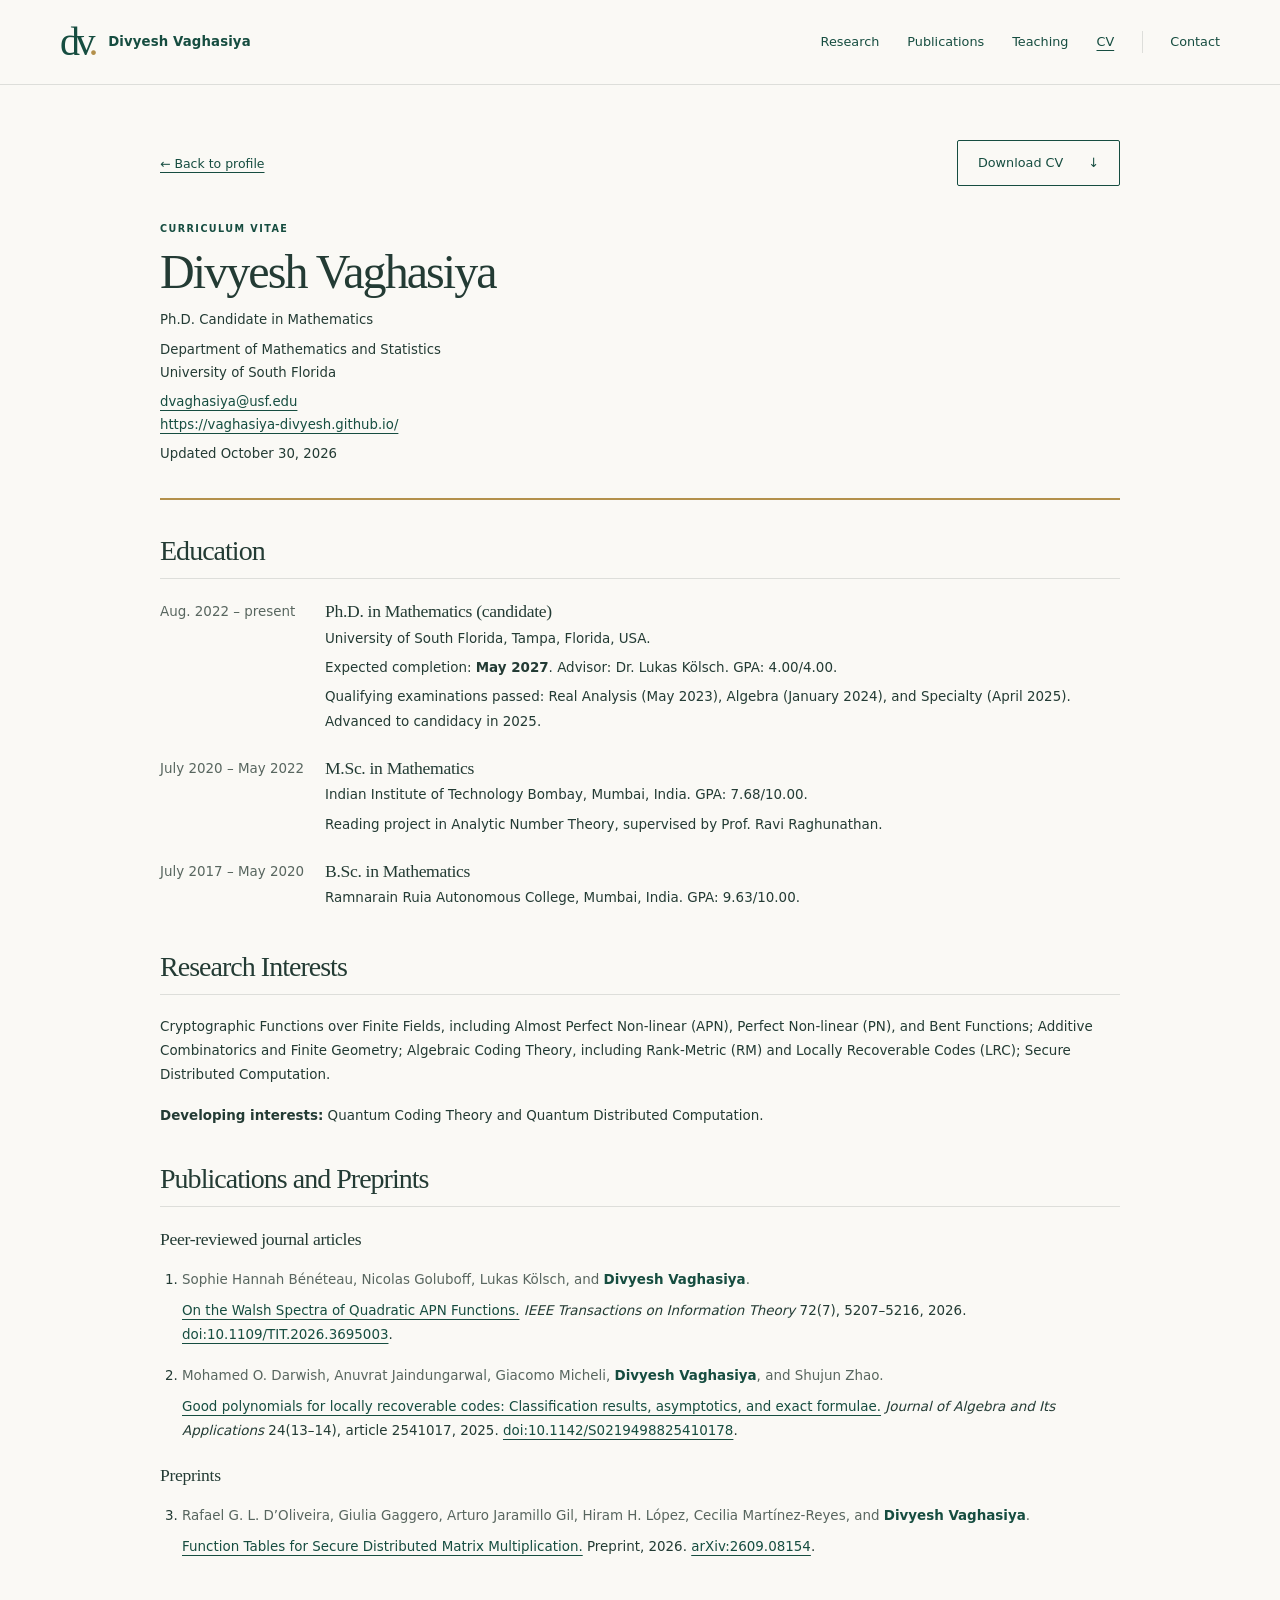
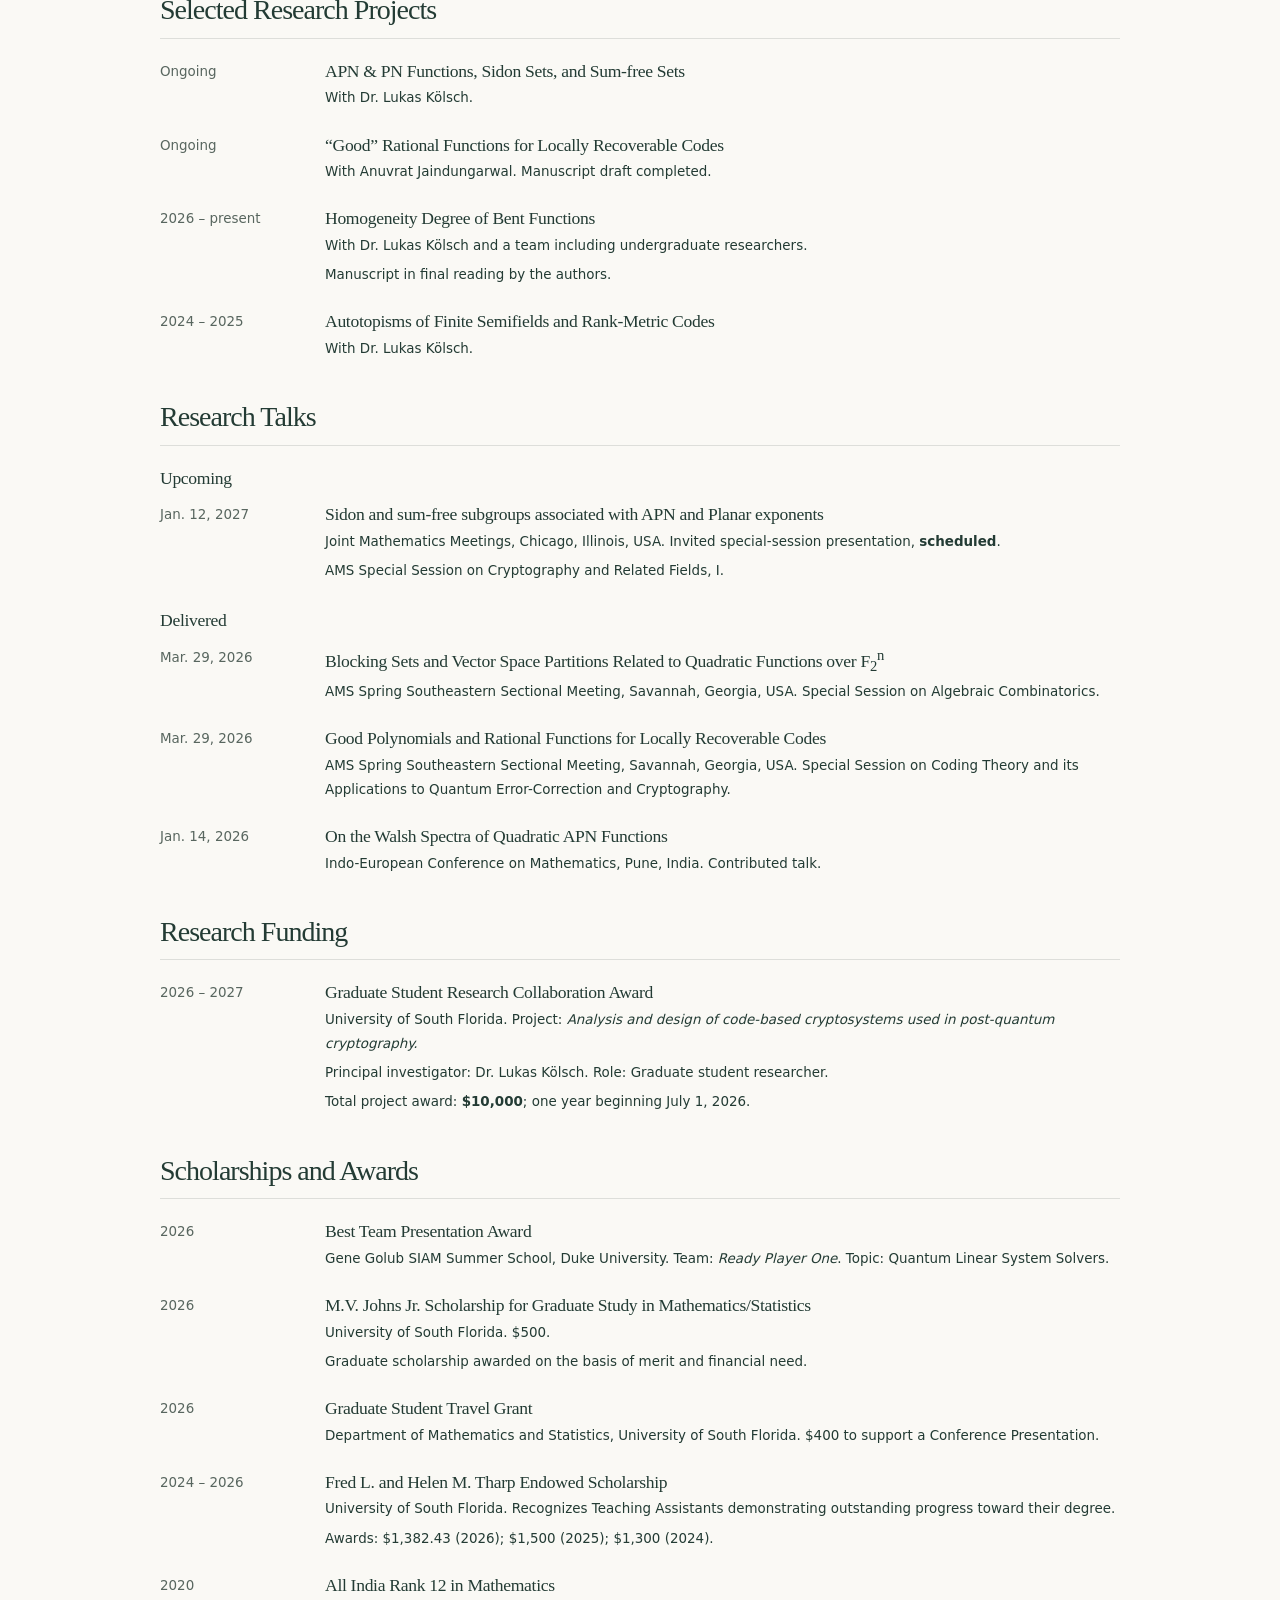
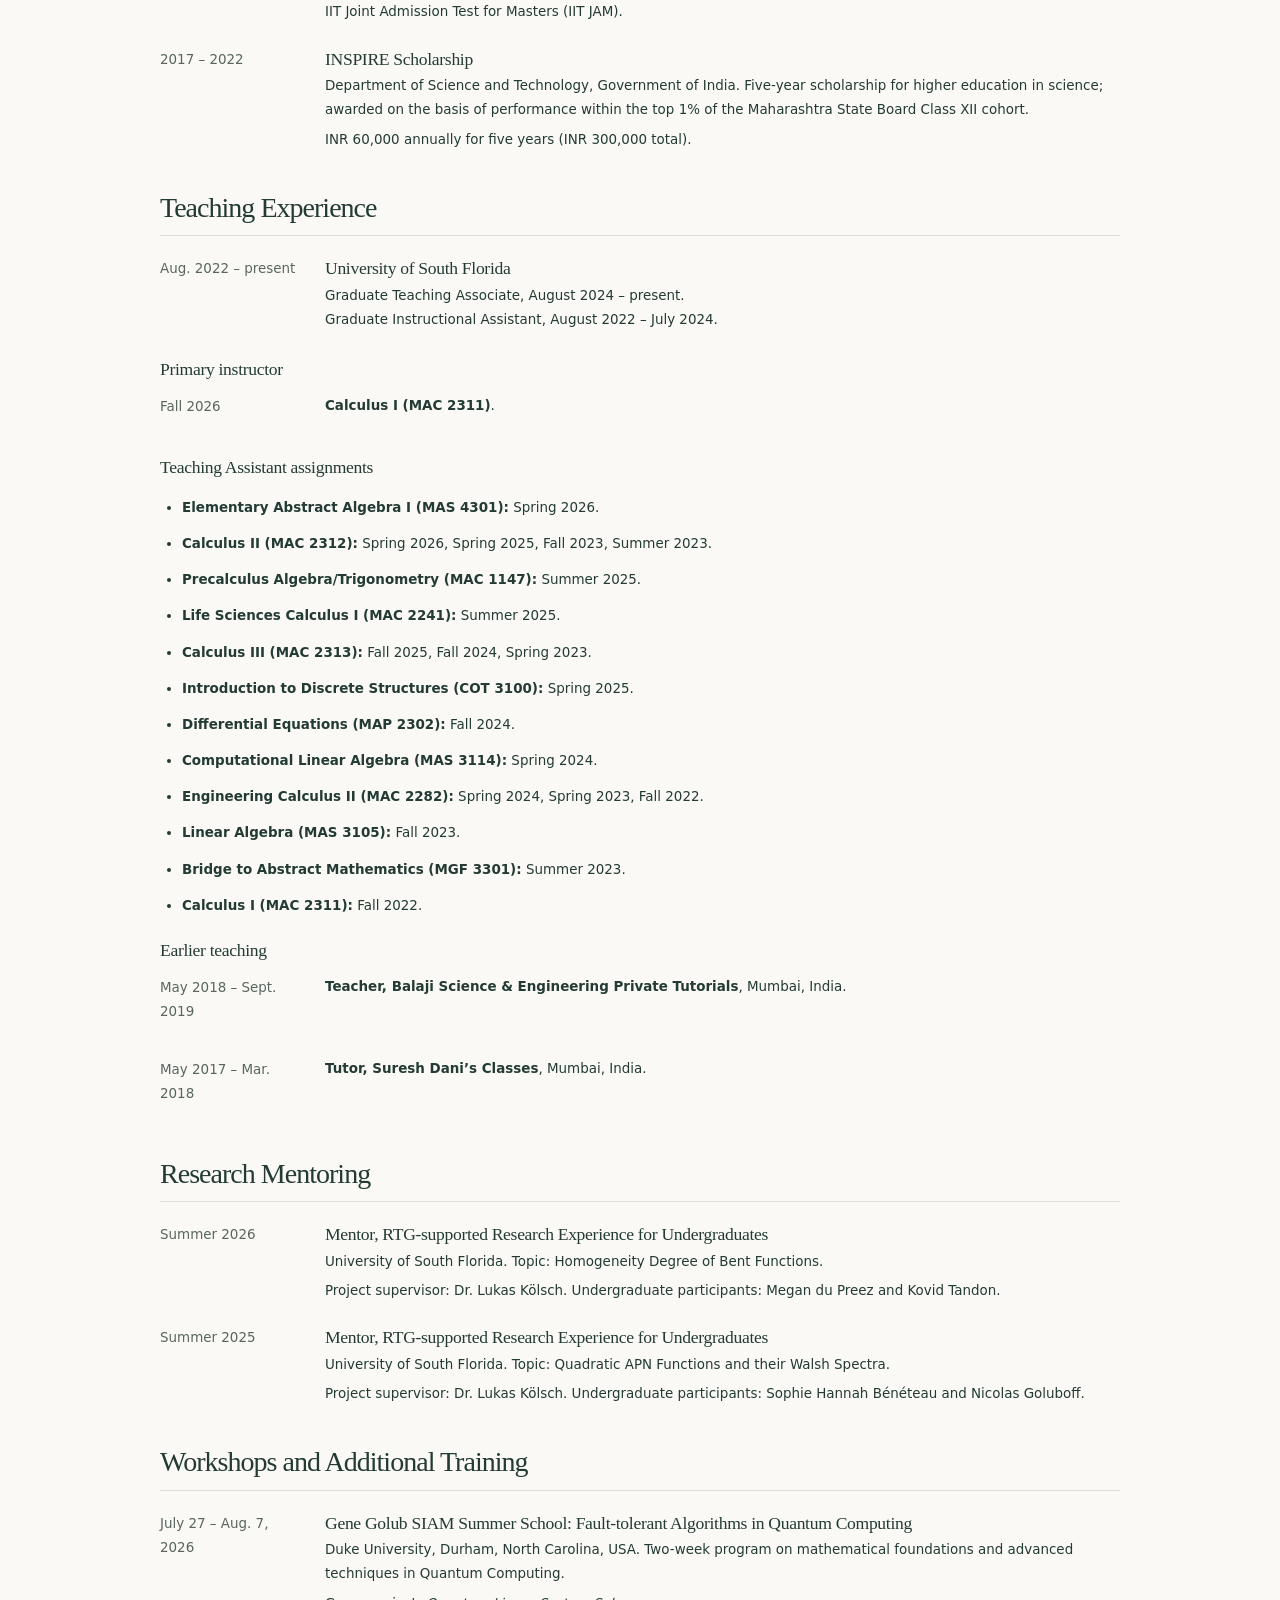
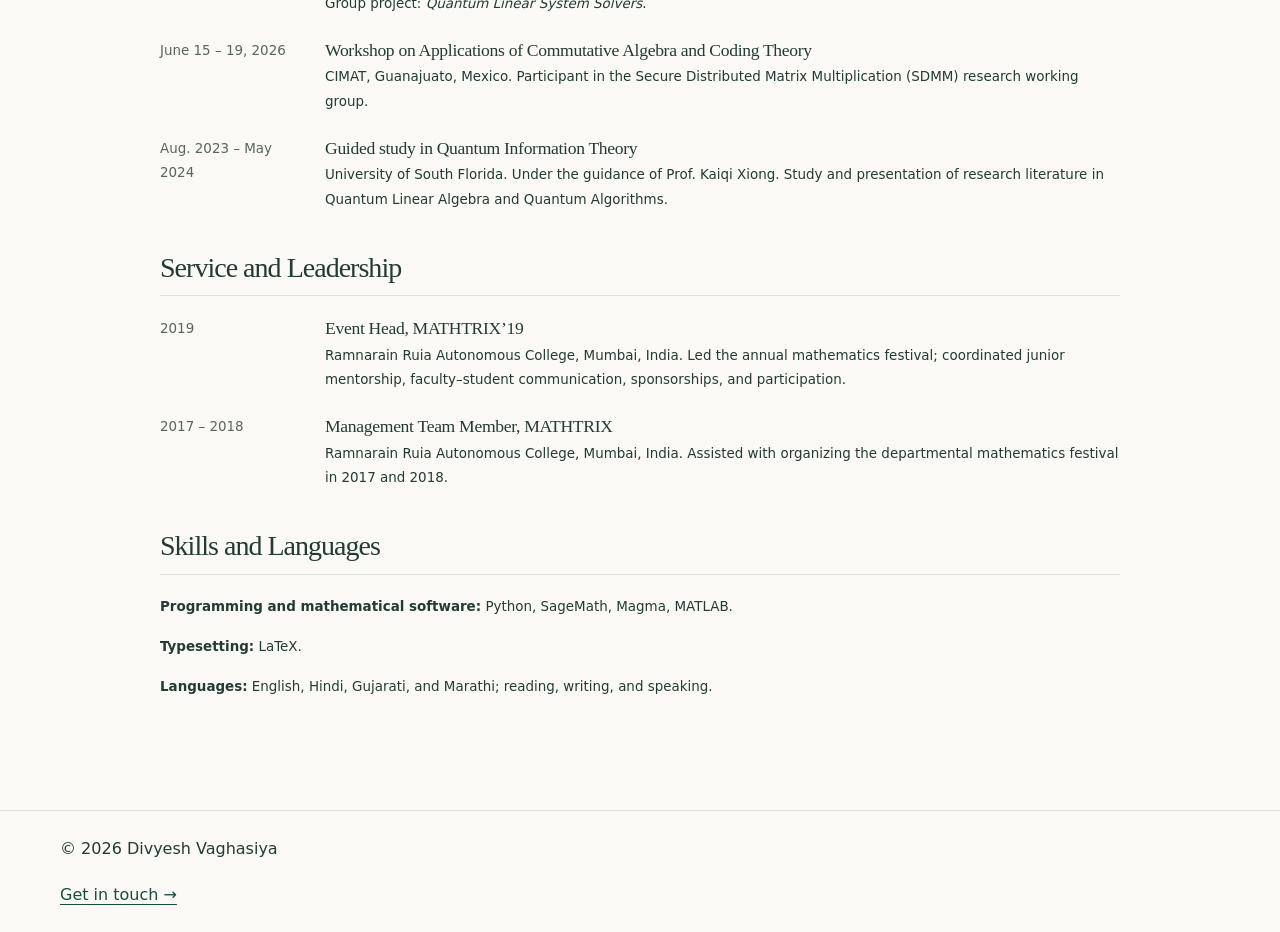
==== commit 0bf444c2: "Update website and public CV" ====
--- a/cv.html
+++ b/cv.html
@@ -1,167 +1,166 @@
-<!doctype html>
-<html lang="en">
-<head>
-  <meta charset="utf-8">
-  <meta name="viewport" content="width=device-width, initial-scale=1">
-  <meta name="description" content="Curriculum vitae of Divyesh Vaghasiya, mathematics Ph.D. candidate at the University of South Florida. Expected completion: May 2027.">
-  <meta name="theme-color" content="#164b45">
-  <title>Curriculum vitae | Divyesh Vaghasiya</title>
-  <link rel="icon" href="./assets/favicon.svg" type="image/svg+xml">
-  <link rel="stylesheet" href="./styles.css">
-  <script src="./site.js" defer></script>
-</head>
-<body class="cv-page">
-  <a class="skip-link" href="#main">Skip to content</a>
-  <header class="site-header">
-    <div class="container header-inner">
-      <a class="brand" href="./index.html" aria-label="Divyesh Vaghasiya home"><span class="brand-mark" aria-hidden="true">dv<span>.</span></span><span class="brand-name">Divyesh Vaghasiya</span></a>
-      <button class="nav-toggle" type="button" aria-expanded="false" aria-controls="site-nav" hidden>Menu</button>
-      <nav id="site-nav" class="site-nav" aria-label="Main navigation">
-        <a href="./index.html#research">Research</a>
-        <a href="./index.html#publications">Publications</a>
-        <a href="./index.html#teaching">Teaching</a>
-        <a href="./cv.html" aria-current="page">CV</a>
-        <a href="./index.html#contact">Contact</a>
-      </nav>
-    </div>
-  </header>
-
-  <main id="main" class="container cv-shell">
-    <div class="cv-toolbar">
-      <a href="./index.html">&larr; Back to profile</a>
-      <button class="button button-secondary" type="button" data-print hidden>Print / save PDF</button>
-      <noscript><p>Use your browser's Print command to print this CV or save it as a PDF.</p></noscript>
-    </div>
-
-    <header class="cv-heading">
-      <p class="eyebrow">Curriculum vitae</p>
-      <h1>Divyesh Vaghasiya</h1>
-      <p class="cv-role">Ph.D. Candidate in Mathematics</p>
-      <p>Department of Mathematics and Statistics<br>University of South Florida · Tampa, Florida, USA</p>
-      <p><a href="mailto:dvaghasiya@usf.edu">dvaghasiya@usf.edu</a><br><a href="mailto:divyeshvaghasiya00@gmail.com">divyeshvaghasiya00@gmail.com</a><br><a href="https://www.linkedin.com/in/divyesh-vaghasiya-866122165">LinkedIn</a></p>
-      <p class="cv-updated">Updated October 29, 2026</p>
-    </header>
-
-    <section class="cv-section" aria-labelledby="cv-education">
-      <h2 id="cv-education">Education</h2>
-      <div class="cv-entry">
-        <p class="cv-date">Aug. 2022 – present</p>
-        <div class="cv-body"><h3>Ph.D. in Mathematics, candidate</h3><p>University of South Florida, Tampa, Florida, USA.</p><p>Expected completion: <strong>May 2027</strong>. Advisor: Dr. Lukas Kölsch. GPA: 4.00/4.00.</p><p>Qualifying examinations: Real Analysis (May 2023), Algebra (January 2024), and Specialty (April 2025). Advanced to candidacy in 2025.</p></div>
-      </div>
-      <div class="cv-entry">
-        <p class="cv-date">July 2020 – May 2022</p>
-        <div class="cv-body"><h3>M.Sc. in Mathematics</h3><p>Indian Institute of Technology Bombay, Mumbai, India. GPA: 7.68/10.00.</p><p>Reading project in analytic number theory, supervised by Prof. Ravi Raghunathan.</p></div>
-      </div>
-      <div class="cv-entry">
-        <p class="cv-date">July 2017 – May 2020</p>
-        <div class="cv-body"><h3>B.Sc. in Mathematics</h3><p>Ramnarain Ruia Autonomous College, Mumbai, India. GPA: 9.63/10.00.</p></div>
-      </div>
-    </section>
-
-    <section class="cv-section" aria-labelledby="cv-interests">
-      <h2 id="cv-interests">Research interests</h2>
-      <p>Cryptographic functions over finite fields, including almost perfect nonlinear (APN), perfect nonlinear (PN), and bent functions; additive combinatorics and finite geometry; algebraic coding theory, including rank-metric and locally recoverable codes; secure distributed computation.</p>
-      <p><strong>Developing interests:</strong> quantum coding theory and quantum distributed computation.</p>
-    </section>
-
-    <section class="cv-section" aria-labelledby="cv-publications">
-      <h2 id="cv-publications">Publications and preprints</h2>
-      <h3>Peer-reviewed journal articles</h3>
-      <ol class="cv-publications">
-        <li><p class="publication-authors">Sophie Hannah Bénéteau, Nicolas Goluboff, Lukas Kölsch, and <strong>Divyesh Vaghasiya</strong>.</p><p><a href="https://doi.org/10.1109/TIT.2026.3695003">On the Walsh Spectra of Quadratic APN Functions.</a> <cite>IEEE Transactions on Information Theory</cite> 72(7), 5207–5216, 2026. <a href="https://doi.org/10.1109/TIT.2026.3695003">doi:10.1109/TIT.2026.3695003</a>.</p></li>
-        <li><p class="publication-authors">Mohamed O. Darwish, Anuvrat Jaindungarwal, Giacomo Micheli, <strong>Divyesh Vaghasiya</strong>, and Shujun Zhao.</p><p><a href="https://doi.org/10.1142/S0219498825410178">Good polynomials for locally recoverable codes: Classification results, asymptotics, and exact formulae.</a> <cite>Journal of Algebra and Its Applications</cite> 24(13–14), article 2541017, 2025. <a href="https://doi.org/10.1142/S0219498825410178">doi:10.1142/S0219498825410178</a>.</p></li>
-      </ol>
-      <h3>Preprints</h3>
-      <ol class="cv-publications" start="3">
-        <li><p class="publication-authors">Rafael G. L. D’Oliveira, Giulia Gaggero, Arturo Jaramillo Gil, Hiram H. López, Cecilia Martínez-Reyes, and <strong>Divyesh Vaghasiya</strong>.</p><p><a href="https://arxiv.org/abs/2609.08154">Function Tables for Secure Distributed Matrix Multiplication.</a> Preprint, 2026. <a href="https://arxiv.org/abs/2609.08154">arXiv:2609.08154</a>.</p></li>
-      </ol>
-    </section>
-
-    <section class="cv-section" aria-labelledby="cv-projects">
-      <h2 id="cv-projects">Selected research projects</h2>
-      <div class="cv-entry"><p class="cv-date">Ongoing</p><div class="cv-body"><h3>APN &amp; PN functions, Sidon sets, and sum-free sets</h3><p>With Dr. Lukas Kölsch. Investigating multiplicative subgroups of finite fields with Sidon and sum-free properties, their connections with APN functions in even characteristic and PN functions in odd characteristic, and the role of cyclotomic numbers.</p></div></div>
-      <div class="cv-entry"><p class="cv-date">Ongoing</p><div class="cv-body"><h3>“Good” rational functions for locally recoverable codes</h3><p>With Anuvrat Jaindungarwal. Extending good-polynomial methods for locally recoverable codes (LRC) to rational functions. Manuscript draft completed.</p></div></div>
-      <div class="cv-entry"><p class="cv-date">2026 – present</p><div class="cv-body"><h3>Homogeneity degree of bent functions</h3><p>Research collaboration with Lukas Kölsch and a team including undergraduate researchers. Investigation of a conjecture concerning the degree of homogeneous bent functions. Manuscript in final reading by the authors.</p></div></div>
-      <div class="cv-entry"><p class="cv-date">2024 – 2025</p><div class="cv-body"><h3>Autotopisms of finite semifields and rank-metric codes</h3><p>With Lukas Kölsch. Investigated autotopism groups of finite semifields and associated maximum rank distance codes through explicit algebraic calculations.</p></div></div>
-    </section>
-
-    <section class="cv-section" aria-labelledby="cv-talks">
-      <h2 id="cv-talks">Research talks</h2>
-      <h3>Upcoming</h3>
-      <div class="cv-entry"><p class="cv-date"><time datetime="2027-01-12">Jan. 12, 2027</time></p><div class="cv-body"><h3>Sidon and sum-free subgroups associated with APN and Planar exponents</h3><p>Joint Mathematics Meetings, Chicago, Illinois, USA. Invited special-session presentation, <strong>scheduled</strong>.</p><p>AMS Special Session on Cryptography and Related Fields, I.</p></div></div>
-      <h3>Delivered</h3>
-      <div class="cv-entry"><p class="cv-date"><time datetime="2026-03-29">Mar. 29, 2026</time></p><div class="cv-body"><h3>Blocking Sets and Vector Space Partitions Related to Quadratic Functions over F<sub>2</sub><sup>n</sup></h3><p>AMS Spring Southeastern Sectional Meeting, Savannah, Georgia, USA. Special Session on Algebraic Combinatorics.</p></div></div>
-      <div class="cv-entry"><p class="cv-date"><time datetime="2026-03-29">Mar. 29, 2026</time></p><div class="cv-body"><h3>Good Polynomials and Rational Functions for Locally Recoverable Codes</h3><p>AMS Spring Southeastern Sectional Meeting, Savannah, Georgia, USA. Special Session on Coding Theory and its Applications to Quantum Error-Correction and Cryptography.</p></div></div>
-      <div class="cv-entry"><p class="cv-date"><time datetime="2026-01-14">Jan. 14, 2026</time></p><div class="cv-body"><h3>On the Walsh Spectra of Quadratic APN Functions</h3><p>Indo-European Conference on Mathematics, Pune, India. Contributed talk.</p></div></div>
-    </section>
-
-    <section class="cv-section" aria-labelledby="cv-teaching">
-      <h2 id="cv-teaching">Teaching experience</h2>
-      <div class="cv-entry"><p class="cv-date">Aug. 2022 – present</p><div class="cv-body"><h3>University of South Florida</h3><p>Graduate Teaching Associate, August 2024 – present.<br>Graduate Instructional Assistant, August 2022 – July 2024.</p></div></div>
-      <h3>Primary instructor</h3>
-      <div class="cv-entry"><p class="cv-date">Fall 2026</p><div class="cv-body"><p><strong>Calculus I (MAC 2311)</strong> — sole primary instructor.</p></div></div>
-      <h3>Teaching assistant assignments</h3>
-      <ul class="cv-course-list">
-        <li><strong>Elementary Abstract Algebra I (MAS 4301):</strong> Spring 2026.</li>
-        <li><strong>Calculus II (MAC 2312):</strong> Spring 2026, Spring 2025, Fall 2023, Summer 2023.</li>
-        <li><strong>Precalculus Algebra/Trigonometry (MAC 1147):</strong> Summer 2025.</li>
-        <li><strong>Life Sciences Calculus I (MAC 2241):</strong> Summer 2025.</li>
-        <li><strong>Calculus III (MAC 2313):</strong> Fall 2025, Fall 2024, Spring 2023.</li>
-        <li><strong>Introduction to Discrete Structures (COT 3100):</strong> Spring 2025.</li>
-        <li><strong>Differential Equations (MAP 2302):</strong> Fall 2024.</li>
-        <li><strong>Computational Linear Algebra (MAS 3114):</strong> Spring 2024.</li>
-        <li><strong>Engineering Calculus II (MAC 2282):</strong> Spring 2024, Spring 2023, Fall 2022.</li>
-        <li><strong>Linear Algebra (MAS 3105):</strong> Fall 2023.</li>
-        <li><strong>Bridge to Abstract Mathematics (MGF 3301):</strong> Summer 2023.</li>
-        <li><strong>Calculus I (MAC 2311):</strong> Fall 2022.</li>
-      </ul>
-      <h3>Earlier teaching</h3>
-      <div class="cv-entry"><p class="cv-date">May 2018 – Sept. 2019</p><div class="cv-body"><p><strong>Teacher, Balaji Science &amp; Engineering Private Tutorials</strong>, Mumbai, India.</p></div></div>
-      <div class="cv-entry"><p class="cv-date">May 2017 – Mar. 2018</p><div class="cv-body"><p><strong>Tutor, Suresh Dani’s Classes</strong>, Mumbai, India.</p></div></div>
-    </section>
-
-    <section class="cv-section" aria-labelledby="cv-mentoring">
-      <h2 id="cv-mentoring">Research mentoring</h2>
-      <div class="cv-entry"><p class="cv-date">Summer 2026</p><div class="cv-body"><h3>Mentor, RTG-supported Research Experience for Undergraduates</h3><p>University of South Florida. Topic: Homogeneity degree of bent functions.</p><p>Project supervisor: Dr. Lukas Kölsch. Undergraduate participants: Megan du Preez and Kovid Tandon.</p></div></div>
-      <div class="cv-entry"><p class="cv-date">Summer 2025</p><div class="cv-body"><h3>Mentor, RTG-supported Research Experience for Undergraduates</h3><p>University of South Florida. Topic: Quadratic APN functions and their Walsh spectra.</p><p>Project supervisor: Dr. Lukas Kölsch. Undergraduate participants: Sophie Hannah Bénéteau and Nicolas Goluboff.</p></div></div>
-    </section>
-
-    <section class="cv-section" aria-labelledby="cv-funding">
-      <h2 id="cv-funding">Research funding</h2>
-      <div class="cv-entry"><p class="cv-date">2026 – 2027</p><div class="cv-body"><h3>Graduate Student Research Collaboration Award</h3><p>University of South Florida. Project: <em>Analysis and design of code-based cryptosystems used in post-quantum cryptography.</em></p><p>Principal investigator: Dr. Lukas Kölsch. Role: Graduate student researcher.</p><p>Total project award: <strong>$10,000</strong>; one year beginning July 1, 2026.</p></div></div>
-    </section>
-
-    <section class="cv-section" aria-labelledby="cv-awards">
-      <h2 id="cv-awards">Scholarships and awards</h2>
-      <div class="cv-entry"><p class="cv-date">2026</p><div class="cv-body"><h3>Best Team Presentation Award</h3><p>Gene Golub SIAM Summer School, Duke University. Team: <em>Ready Player One</em>. Topic: Quantum Linear System Solvers.</p></div></div>
-      <div class="cv-entry"><p class="cv-date">2026</p><div class="cv-body"><h3>M. V. Johns Jr. Scholarship for Graduate Study in Mathematics/Statistics</h3><p>University of South Florida. $500.</p></div></div>
-      <div class="cv-entry"><p class="cv-date">2026</p><div class="cv-body"><h3>Graduate Student Travel Grant</h3><p>Department of Mathematics and Statistics, University of South Florida. $400 to support a conference presentation.</p></div></div>
-      <div class="cv-entry"><p class="cv-date">2024 – 2026</p><div class="cv-body"><h3>Fred L. and Helen M. Tharp Endowed Scholarship</h3><p>University of South Florida. Recognizes teaching assistants demonstrating outstanding progress toward their degree.</p><p>Awards: $1,382.43 (2026); $1,500 (2025); $1,300 (2024).</p></div></div>
-      <div class="cv-entry"><p class="cv-date">2020</p><div class="cv-body"><h3>All India Rank 12 in Mathematics</h3><p>IIT Joint Admission Test for Masters (IIT JAM).</p></div></div>
-      <div class="cv-entry"><p class="cv-date">2017</p><div class="cv-body"><h3>INSPIRE Scholarship</h3><p>Department of Science and Technology, Government of India. Five-year scholarship for higher education in science; awarded on the basis of performance within the top 1% of the Maharashtra State Board Class XII cohort. $4,500.</p></div></div>
-    </section>
-
-    <section class="cv-section" aria-labelledby="cv-training">
-      <h2 id="cv-training">Workshops and additional training</h2>
-      <div class="cv-entry"><p class="cv-date">July 27 – Aug. 7, 2026</p><div class="cv-body"><h3>Gene Golub SIAM Summer School: Fault-tolerant Algorithms in Quantum Computing</h3><p>Duke University, Durham, North Carolina, USA. Two-week program on mathematical foundations and advanced techniques in quantum computing.</p><p>Group project: <em>Quantum Linear System Solvers</em>. Comparative study of HHL, linear-combination-of-unitaries, and quantum singular value transformation approaches to quantum linear systems, examining their dependence on condition number and precision.</p></div></div>
-      <div class="cv-entry"><p class="cv-date">June 15 – 19, 2026</p><div class="cv-body"><h3>Workshop on Applications of Commutative Algebra and Coding Theory</h3><p>CIMAT, Guanajuato, Mexico. Participant in the Secure Distributed Matrix Multiplication (SDMM) research working group.</p></div></div>
-      <div class="cv-entry"><p class="cv-date">Earlier study</p><div class="cv-body"><h3>Guided study in quantum information theory</h3><p>University of South Florida, under the guidance of Kaiqi Xiong. Study and presentation of research literature in quantum linear algebra and quantum algorithms.</p></div></div>
-    </section>
-
-    <section class="cv-section" aria-labelledby="cv-service">
-      <h2 id="cv-service">Service and leadership</h2>
-      <div class="cv-entry"><p class="cv-date">2019</p><div class="cv-body"><h3>Event Head, MATHTRIX’19</h3><p>Ramnarain Ruia Autonomous College, Mumbai, India. Led the annual mathematics festival; coordinated junior mentorship, faculty–student communication, sponsorships, and participation.</p></div></div>
-      <div class="cv-entry"><p class="cv-date">2017 – 2018</p><div class="cv-body"><h3>Management Team Member, MATHTRIX</h3><p>Ramnarain Ruia Autonomous College, Mumbai, India. Assisted with organizing the departmental mathematics festival in 2017 and 2018.</p></div></div>
-    </section>
-
-    <section class="cv-section" aria-labelledby="cv-skills">
-      <h2 id="cv-skills">Skills and languages</h2>
-      <p><strong>Programming and mathematical software:</strong> Python, SageMath, Magma, MATLAB.</p>
-      <p><strong>Typesetting:</strong> LaTeX.</p>
-      <p><strong>Languages:</strong> English, Hindi, Gujarati, and Marathi; reading, writing, and speaking.</p>
-    </section>
-  </main>
-
-  <footer class="site-footer"><div class="container"><p>© 2026 Divyesh Vaghasiya</p><a href="./index.html#contact">Get in touch &rarr;</a></div></footer>
-</body>
-</html>
+<!doctype html>
+<html lang="en">
+<head>
+  <meta charset="utf-8">
+  <meta name="viewport" content="width=device-width, initial-scale=1">
+  <meta name="description" content="Curriculum vitae of Divyesh Vaghasiya, mathematics Ph.D. candidate at the University of South Florida. Expected completion: May 2027.">
+  <meta name="theme-color" content="#164b45">
+  <title>Curriculum vitae | Divyesh Vaghasiya</title>
+  <link rel="icon" href="./assets/favicon.svg" type="image/svg+xml">
+  <link rel="stylesheet" href="./styles.css">
+  <script src="./site.js" defer></script>
+</head>
+<body class="cv-page">
+  <a class="skip-link" href="#main">Skip to content</a>
+  <header class="site-header">
+    <div class="container header-inner">
+      <a class="brand" href="./index.html" aria-label="Divyesh Vaghasiya home"><span class="brand-mark" aria-hidden="true">dv<span>.</span></span><span class="brand-name">Divyesh Vaghasiya</span></a>
+      <button class="nav-toggle" type="button" aria-expanded="false" aria-controls="site-nav" hidden>Menu</button>
+      <nav id="site-nav" class="site-nav" aria-label="Main navigation">
+        <a href="./index.html#research">Research</a>
+        <a href="./index.html#publications">Publications</a>
+        <a href="./index.html#teaching">Teaching</a>
+        <a href="./cv.html" aria-current="page">CV</a>
+        <a href="./index.html#contact">Contact</a>
+      </nav>
+    </div>
+  </header>
+
+  <main id="main" class="container cv-shell">
+    <div class="cv-toolbar">
+      <a href="./index.html">&larr; Back to profile</a>
+      <a class="button button-secondary" href="./assets/Divyesh-Vaghasiya-CV.pdf" download="Divyesh-Vaghasiya-CV.pdf">Download CV <span aria-hidden="true">↓</span></a>
+    </div>
+
+    <header class="cv-heading">
+      <p class="eyebrow">Curriculum vitae</p>
+      <h1>Divyesh Vaghasiya</h1>
+      <p class="cv-role">Ph.D. Candidate in Mathematics</p>
+      <p>Department of Mathematics and Statistics<br>University of South Florida</p>
+      <p><a href="mailto:dvaghasiya@usf.edu">dvaghasiya@usf.edu</a><br><a href="https://vaghasiya-divyesh.github.io/">https://vaghasiya-divyesh.github.io/</a></p>
+      <p class="cv-updated">Updated October 30, 2026</p>
+    </header>
+
+    <section class="cv-section" aria-labelledby="cv-education">
+      <h2 id="cv-education">Education</h2>
+      <div class="cv-entry">
+        <p class="cv-date">Aug. 2022 – present</p>
+        <div class="cv-body"><h3>Ph.D. in Mathematics (candidate)</h3><p>University of South Florida, Tampa, Florida, USA.</p><p>Expected completion: <strong>May 2027</strong>. Advisor: Dr. Lukas Kölsch. GPA: 4.00/4.00.</p><p>Qualifying examinations passed: Real Analysis (May 2023), Algebra (January 2024), and Specialty (April 2025). Advanced to candidacy in 2025.</p></div>
+      </div>
+      <div class="cv-entry">
+        <p class="cv-date">July 2020 – May 2022</p>
+        <div class="cv-body"><h3>M.Sc. in Mathematics</h3><p>Indian Institute of Technology Bombay, Mumbai, India. GPA: 7.68/10.00.</p><p>Reading project in Analytic Number Theory, supervised by Prof. Ravi Raghunathan.</p></div>
+      </div>
+      <div class="cv-entry">
+        <p class="cv-date">July 2017 – May 2020</p>
+        <div class="cv-body"><h3>B.Sc. in Mathematics</h3><p>Ramnarain Ruia Autonomous College, Mumbai, India. GPA: 9.63/10.00.</p></div>
+      </div>
+    </section>
+
+    <section class="cv-section" aria-labelledby="cv-interests">
+      <h2 id="cv-interests">Research Interests</h2>
+      <p>Cryptographic Functions over Finite Fields, including Almost Perfect Non-linear (APN), Perfect Non-linear (PN), and Bent Functions; Additive Combinatorics and Finite Geometry; Algebraic Coding Theory, including Rank-Metric (RM) and Locally Recoverable Codes (LRC); Secure Distributed Computation.</p>
+      <p><strong>Developing interests:</strong> Quantum Coding Theory and Quantum Distributed Computation.</p>
+    </section>
+
+    <section class="cv-section" aria-labelledby="cv-publications">
+      <h2 id="cv-publications">Publications and Preprints</h2>
+      <h3>Peer-reviewed journal articles</h3>
+      <ol class="cv-publications">
+        <li><p class="publication-authors">Sophie Hannah Bénéteau, Nicolas Goluboff, Lukas Kölsch, and <strong>Divyesh Vaghasiya</strong>.</p><p><a href="https://doi.org/10.1109/TIT.2026.3695003">On the Walsh Spectra of Quadratic APN Functions.</a> <cite>IEEE Transactions on Information Theory</cite> 72(7), 5207–5216, 2026. <a href="https://doi.org/10.1109/TIT.2026.3695003">doi:10.1109/TIT.2026.3695003</a>.</p></li>
+        <li><p class="publication-authors">Mohamed O. Darwish, Anuvrat Jaindungarwal, Giacomo Micheli, <strong>Divyesh Vaghasiya</strong>, and Shujun Zhao.</p><p><a href="https://doi.org/10.1142/S0219498825410178">Good polynomials for locally recoverable codes: Classification results, asymptotics, and exact formulae.</a> <cite>Journal of Algebra and Its Applications</cite> 24(13–14), article 2541017, 2025. <a href="https://doi.org/10.1142/S0219498825410178">doi:10.1142/S0219498825410178</a>.</p></li>
+      </ol>
+      <h3>Preprints</h3>
+      <ol class="cv-publications" start="3">
+        <li><p class="publication-authors">Rafael G. L. D’Oliveira, Giulia Gaggero, Arturo Jaramillo Gil, Hiram H. López, Cecilia Martínez-Reyes, and <strong>Divyesh Vaghasiya</strong>.</p><p><a href="https://arxiv.org/abs/2609.08154">Function Tables for Secure Distributed Matrix Multiplication.</a> Preprint, 2026. <a href="https://arxiv.org/abs/2609.08154">arXiv:2609.08154</a>.</p></li>
+      </ol>
+    </section>
+
+    <section class="cv-section" aria-labelledby="cv-projects">
+      <h2 id="cv-projects">Selected Research Projects</h2>
+      <div class="cv-entry"><p class="cv-date">Ongoing</p><div class="cv-body"><h3>APN &amp; PN Functions, Sidon Sets, and Sum-free Sets</h3><p>With Dr. Lukas Kölsch.</p></div></div>
+      <div class="cv-entry"><p class="cv-date">Ongoing</p><div class="cv-body"><h3>“Good” Rational Functions for Locally Recoverable Codes</h3><p>With Anuvrat Jaindungarwal. Manuscript draft completed.</p></div></div>
+      <div class="cv-entry"><p class="cv-date">2026 – present</p><div class="cv-body"><h3>Homogeneity Degree of Bent Functions</h3><p>With Dr. Lukas Kölsch and a team including undergraduate researchers.</p><p>Manuscript in final reading by the authors.</p></div></div>
+      <div class="cv-entry"><p class="cv-date">2024 – 2025</p><div class="cv-body"><h3>Autotopisms of Finite Semifields and Rank-Metric Codes</h3><p>With Dr. Lukas Kölsch.</p></div></div>
+    </section>
+
+    <section class="cv-section" aria-labelledby="cv-talks">
+      <h2 id="cv-talks">Research Talks</h2>
+      <h3>Upcoming</h3>
+      <div class="cv-entry"><p class="cv-date"><time datetime="2027-01-12">Jan. 12, 2027</time></p><div class="cv-body"><h3>Sidon and sum-free subgroups associated with APN and Planar exponents</h3><p>Joint Mathematics Meetings, Chicago, Illinois, USA. Invited special-session presentation, <strong>scheduled</strong>.</p><p>AMS Special Session on Cryptography and Related Fields, I.</p></div></div>
+      <h3>Delivered</h3>
+      <div class="cv-entry"><p class="cv-date"><time datetime="2026-03-29">Mar. 29, 2026</time></p><div class="cv-body"><h3>Blocking Sets and Vector Space Partitions Related to Quadratic Functions over F<sub>2</sub><sup>n</sup></h3><p>AMS Spring Southeastern Sectional Meeting, Savannah, Georgia, USA. Special Session on Algebraic Combinatorics.</p></div></div>
+      <div class="cv-entry"><p class="cv-date"><time datetime="2026-03-29">Mar. 29, 2026</time></p><div class="cv-body"><h3>Good Polynomials and Rational Functions for Locally Recoverable Codes</h3><p>AMS Spring Southeastern Sectional Meeting, Savannah, Georgia, USA. Special Session on Coding Theory and its Applications to Quantum Error-Correction and Cryptography.</p></div></div>
+      <div class="cv-entry"><p class="cv-date"><time datetime="2026-01-14">Jan. 14, 2026</time></p><div class="cv-body"><h3>On the Walsh Spectra of Quadratic APN Functions</h3><p>Indo-European Conference on Mathematics, Pune, India. Contributed talk.</p></div></div>
+    </section>
+
+    <section class="cv-section" aria-labelledby="cv-funding">
+      <h2 id="cv-funding">Research Funding</h2>
+      <div class="cv-entry"><p class="cv-date">2026 – 2027</p><div class="cv-body"><h3>Graduate Student Research Collaboration Award</h3><p>University of South Florida. Project: <em>Analysis and design of code-based cryptosystems used in post-quantum cryptography.</em></p><p>Principal investigator: Dr. Lukas Kölsch. Role: Graduate student researcher.</p><p>Total project award: <strong>$10,000</strong>; one year beginning July 1, 2026.</p></div></div>
+    </section>
+
+    <section class="cv-section" aria-labelledby="cv-awards">
+      <h2 id="cv-awards">Scholarships and Awards</h2>
+      <div class="cv-entry"><p class="cv-date">2026</p><div class="cv-body"><h3>Best Team Presentation Award</h3><p>Gene Golub SIAM Summer School, Duke University. Team: <em>Ready Player One</em>. Topic: Quantum Linear System Solvers.</p></div></div>
+      <div class="cv-entry"><p class="cv-date">2026</p><div class="cv-body"><h3>M.V. Johns Jr. Scholarship for Graduate Study in Mathematics/Statistics</h3><p>University of South Florida. $500.</p><p>Graduate scholarship awarded on the basis of merit and financial need.</p></div></div>
+      <div class="cv-entry"><p class="cv-date">2026</p><div class="cv-body"><h3>Graduate Student Travel Grant</h3><p>Department of Mathematics and Statistics, University of South Florida. $400 to support a Conference Presentation.</p></div></div>
+      <div class="cv-entry"><p class="cv-date">2024 – 2026</p><div class="cv-body"><h3>Fred L. and Helen M. Tharp Endowed Scholarship</h3><p>University of South Florida. Recognizes Teaching Assistants demonstrating outstanding progress toward their degree.</p><p>Awards: $1,382.43 (2026); $1,500 (2025); $1,300 (2024).</p></div></div>
+      <div class="cv-entry"><p class="cv-date">2020</p><div class="cv-body"><h3>All India Rank 12 in Mathematics</h3><p>IIT Joint Admission Test for Masters (IIT JAM).</p></div></div>
+      <div class="cv-entry"><p class="cv-date">2017 – 2022</p><div class="cv-body"><h3>INSPIRE Scholarship</h3><p>Department of Science and Technology, Government of India. Five-year scholarship for higher education in science; awarded on the basis of performance within the top 1% of the Maharashtra State Board Class XII cohort.</p><p>INR 60,000 annually for five years (INR 300,000 total).</p></div></div>
+    </section>
+
+    <section class="cv-section" aria-labelledby="cv-teaching">
+      <h2 id="cv-teaching">Teaching Experience</h2>
+      <div class="cv-entry"><p class="cv-date">Aug. 2022 – present</p><div class="cv-body"><h3>University of South Florida</h3><p>Graduate Teaching Associate, August 2024 – present.<br>Graduate Instructional Assistant, August 2022 – July 2024.</p></div></div>
+      <h3>Primary instructor</h3>
+      <div class="cv-entry"><p class="cv-date">Fall 2026</p><div class="cv-body"><p><strong>Calculus I (MAC 2311)</strong>.</p></div></div>
+      <h3>Teaching Assistant assignments</h3>
+      <ul class="cv-course-list">
+        <li><strong>Elementary Abstract Algebra I (MAS 4301):</strong> Spring 2026.</li>
+        <li><strong>Calculus II (MAC 2312):</strong> Spring 2026, Spring 2025, Fall 2023, Summer 2023.</li>
+        <li><strong>Precalculus Algebra/Trigonometry (MAC 1147):</strong> Summer 2025.</li>
+        <li><strong>Life Sciences Calculus I (MAC 2241):</strong> Summer 2025.</li>
+        <li><strong>Calculus III (MAC 2313):</strong> Fall 2025, Fall 2024, Spring 2023.</li>
+        <li><strong>Introduction to Discrete Structures (COT 3100):</strong> Spring 2025.</li>
+        <li><strong>Differential Equations (MAP 2302):</strong> Fall 2024.</li>
+        <li><strong>Computational Linear Algebra (MAS 3114):</strong> Spring 2024.</li>
+        <li><strong>Engineering Calculus II (MAC 2282):</strong> Spring 2024, Spring 2023, Fall 2022.</li>
+        <li><strong>Linear Algebra (MAS 3105):</strong> Fall 2023.</li>
+        <li><strong>Bridge to Abstract Mathematics (MGF 3301):</strong> Summer 2023.</li>
+        <li><strong>Calculus I (MAC 2311):</strong> Fall 2022.</li>
+      </ul>
+      <h3>Earlier teaching</h3>
+      <div class="cv-entry"><p class="cv-date">May 2018 – Sept. 2019</p><div class="cv-body"><p><strong>Teacher, Balaji Science &amp; Engineering Private Tutorials</strong>, Mumbai, India.</p></div></div>
+      <div class="cv-entry"><p class="cv-date">May 2017 – Mar. 2018</p><div class="cv-body"><p><strong>Tutor, Suresh Dani’s Classes</strong>, Mumbai, India.</p></div></div>
+    </section>
+
+    <section class="cv-section" aria-labelledby="cv-mentoring">
+      <h2 id="cv-mentoring">Research Mentoring</h2>
+      <div class="cv-entry"><p class="cv-date">Summer 2026</p><div class="cv-body"><h3>Mentor, RTG-supported Research Experience for Undergraduates</h3><p>University of South Florida. Topic: Homogeneity Degree of Bent Functions.</p><p>Project supervisor: Dr. Lukas Kölsch. Undergraduate participants: Megan du Preez and Kovid Tandon.</p></div></div>
+      <div class="cv-entry"><p class="cv-date">Summer 2025</p><div class="cv-body"><h3>Mentor, RTG-supported Research Experience for Undergraduates</h3><p>University of South Florida. Topic: Quadratic APN Functions and their Walsh Spectra.</p><p>Project supervisor: Dr. Lukas Kölsch. Undergraduate participants: Sophie Hannah Bénéteau and Nicolas Goluboff.</p></div></div>
+    </section>
+
+    <section class="cv-section" aria-labelledby="cv-training">
+      <h2 id="cv-training">Workshops and Additional Training</h2>
+      <div class="cv-entry"><p class="cv-date">July 27 – Aug. 7, 2026</p><div class="cv-body"><h3>Gene Golub SIAM Summer School: Fault-tolerant Algorithms in Quantum Computing</h3><p>Duke University, Durham, North Carolina, USA. Two-week program on mathematical foundations and advanced techniques in Quantum Computing.</p><p>Group project: <em>Quantum Linear System Solvers</em>.</p></div></div>
+      <div class="cv-entry"><p class="cv-date">June 15 – 19, 2026</p><div class="cv-body"><h3>Workshop on Applications of Commutative Algebra and Coding Theory</h3><p>CIMAT, Guanajuato, Mexico. Participant in the Secure Distributed Matrix Multiplication (SDMM) research working group.</p></div></div>
+      <div class="cv-entry"><p class="cv-date">Aug. 2023 – May 2024</p><div class="cv-body"><h3>Guided study in Quantum Information Theory</h3><p>University of South Florida. Under the guidance of Prof. Kaiqi Xiong. Study and presentation of research literature in Quantum Linear Algebra and Quantum Algorithms.</p></div></div>
+    </section>
+
+    <section class="cv-section" aria-labelledby="cv-service">
+      <h2 id="cv-service">Service and Leadership</h2>
+      <div class="cv-entry"><p class="cv-date">2019</p><div class="cv-body"><h3>Event Head, MATHTRIX’19</h3><p>Ramnarain Ruia Autonomous College, Mumbai, India. Led the annual mathematics festival; coordinated junior mentorship, faculty–student communication, sponsorships, and participation.</p></div></div>
+      <div class="cv-entry"><p class="cv-date">2017 – 2018</p><div class="cv-body"><h3>Management Team Member, MATHTRIX</h3><p>Ramnarain Ruia Autonomous College, Mumbai, India. Assisted with organizing the departmental mathematics festival in 2017 and 2018.</p></div></div>
+    </section>
+
+    <section class="cv-section" aria-labelledby="cv-skills">
+      <h2 id="cv-skills">Skills and Languages</h2>
+      <p><strong>Programming and mathematical software:</strong> Python, SageMath, Magma, MATLAB.</p>
+      <p><strong>Typesetting:</strong> LaTeX.</p>
+      <p><strong>Languages:</strong> English, Hindi, Gujarati, and Marathi; reading, writing, and speaking.</p>
+    </section>
+  </main>
+
+  <footer class="site-footer"><div class="container"><p>© 2026 Divyesh Vaghasiya</p><a href="./index.html#contact">Get in touch &rarr;</a></div></footer>
+</body>
+</html>
--- a/styles.css
+++ b/styles.css
@@ -10,3 +10,49 @@
 @media(max-width:580px){.idea-layout,.teaching-layout,.contact-layout{grid-template-columns:minmax(0,1fr)}.demo-symbols{gap:clamp(8px,3vw,18px)}.code-value{width:clamp(48px,16vw,68px)}}
 @media(prefers-reduced-motion:reduce){html{scroll-behavior:auto}*{transition:none!important}}
 @media print{@page{size:A4;margin:16mm 17mm}html{scroll-behavior:auto}body,.cv-page{background:white;color:#172f27;font-size:10pt;line-height:1.45}.site-header,.site-footer,.skip-link,.cv-toolbar,.nav-toggle,.no-print,[data-print]{display:none!important}.container,.cv-shell{width:100%;max-width:none;margin:0;padding:0}.cv-heading{padding-bottom:12px;margin-bottom:20px}.cv-heading h1{font-size:26pt}.cv-heading p{font-size:9pt;line-height:1.55}.cv-heading .eyebrow{font-size:7pt}.cv-section{margin-bottom:20px}.cv-section h2{font-size:15pt;padding-bottom:6px;margin-bottom:12px;break-after:avoid}.cv-section h3{font-size:10pt;break-after:avoid}.cv-section p,.cv-section li,.cv-body{font-size:9pt;line-height:1.55}.cv-entry{grid-template-columns:28mm 1fr;gap:6mm;margin-bottom:11px;break-inside:avoid}.cv-date{font-size:8pt}.cv-body p{margin-bottom:4px}.cv-section li{margin-bottom:8px;break-inside:avoid}.cv-section ul,.cv-section ol{padding-left:17px}a{color:inherit;text-decoration:none}details{display:block}h1,h2,h3{break-after:avoid}p{orphans:3;widows:3}.cv-page .publication{padding:12px 0;break-inside:avoid}.cv-page .publication h3{font-size:11pt}}
+
+/* Approved October 2026 update: fuller contact details, matching the original design. */
+.icon {
+  display: inline-block;
+  width: 20px;
+  height: 20px;
+  flex: 0 0 20px;
+  color: inherit;
+  vertical-align: middle;
+}
+.project-list .project-meta {
+  margin-top: -3px;
+  font-size: .72rem;
+  color: var(--green);
+}
+.contact-email {
+  display: flex;
+  align-items: center;
+  gap: 10px;
+  width: fit-content;
+  max-width: 100%;
+}
+.contact-email .icon { width: 23px; height: 23px; flex-basis: 23px; }
+.contact-email span { padding-left: 4px; }
+.secondary-email { display: flex; align-items: center; gap: 10px; }
+.secondary-email .icon { width: 17px; height: 17px; flex-basis: 17px; }
+.contact-office {
+  display: flex;
+  align-items: flex-start;
+  gap: 12px;
+  margin-top: 30px;
+  color: #d2ded7;
+  font-size: .75rem;
+  line-height: 1.9;
+  font-style: normal;
+}
+.contact-office > .icon { color: #d0c28f; margin-top: 3px; }
+.contact-office .small-label { display: block; color: #d0c28f; margin-bottom: 7px; }
+.contact-office strong { font-weight: 500; color: var(--paper); }
+.contact-links .profile-label { display: inline-flex; align-items: center; gap: 13px; }
+.contact-links .profile-label .icon { color: #d0c28f; }
+@media (max-width: 580px) {
+  .contact-email { font-size: clamp(1.05rem, 5.2vw, 1.55rem); gap: 8px; }
+  .contact-office { font-size: .8rem; }
+  .project-list .project-meta { font-size: .76rem; }
+}
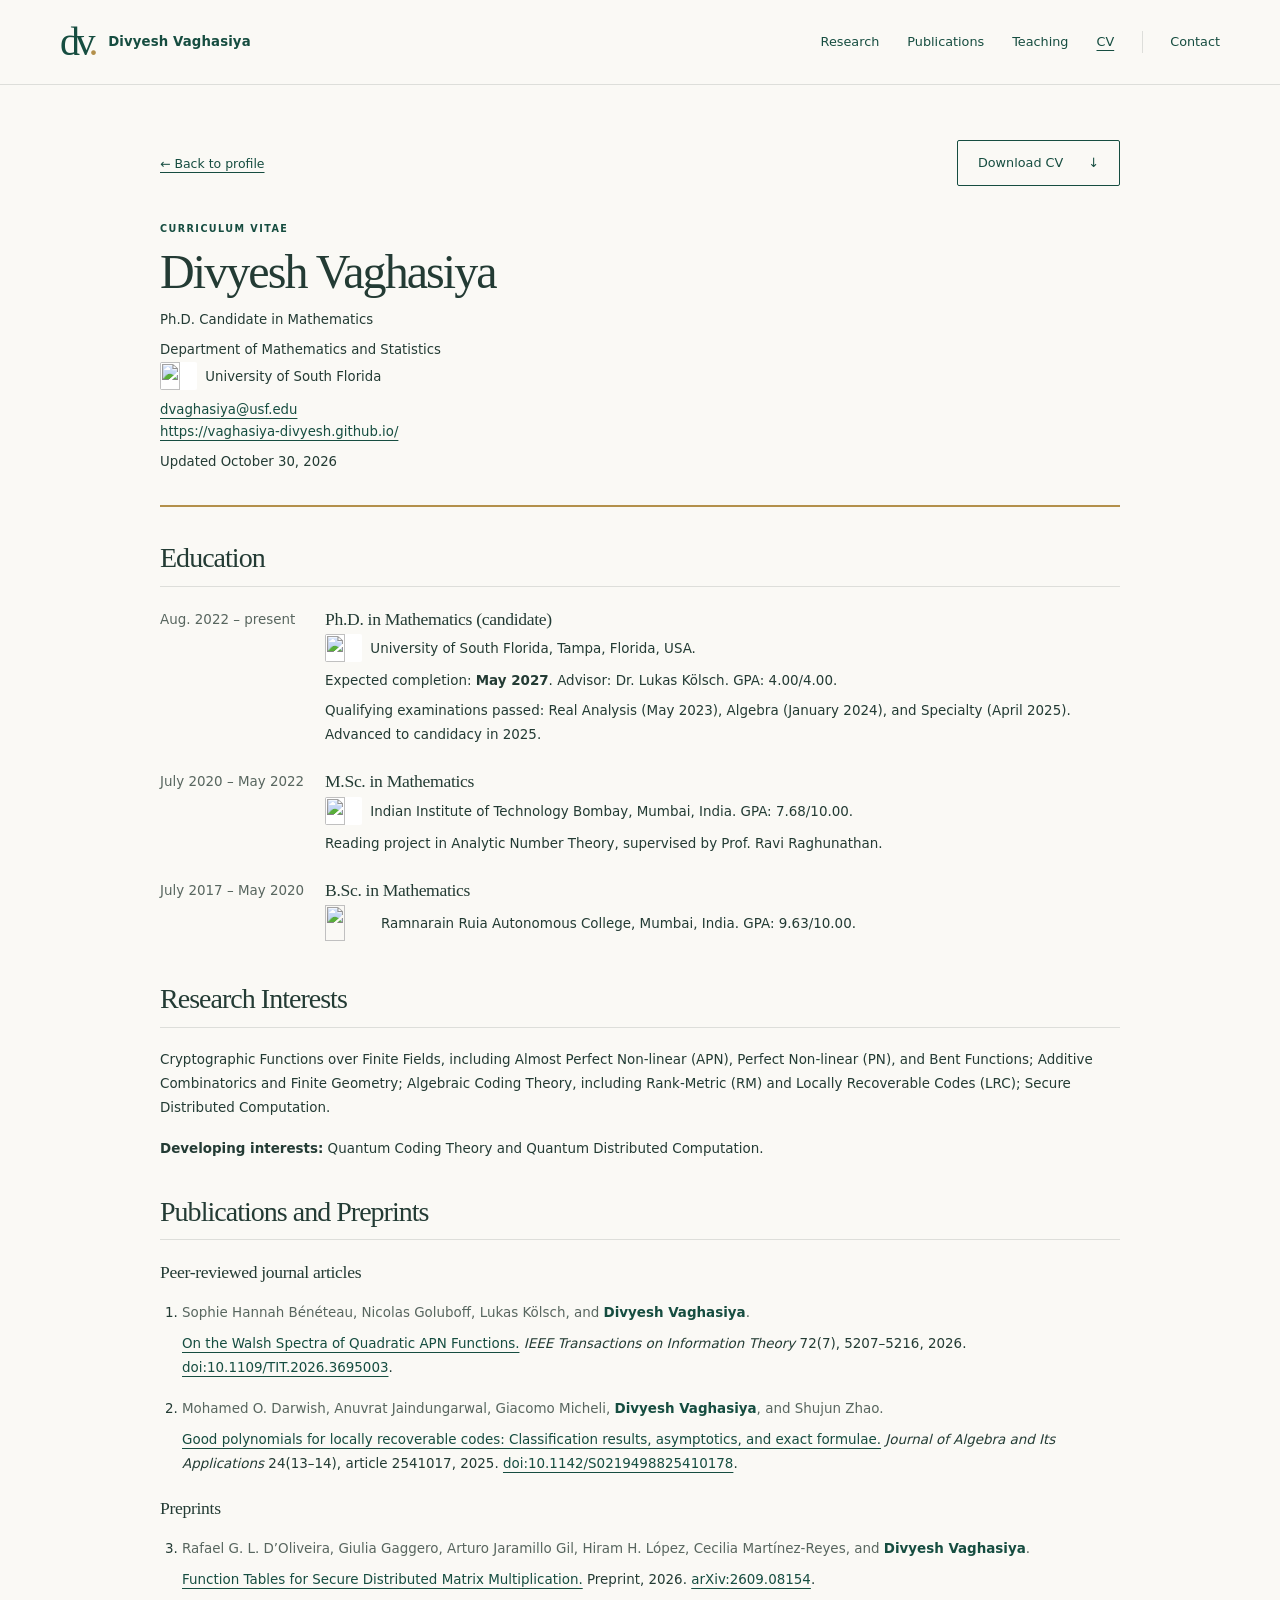
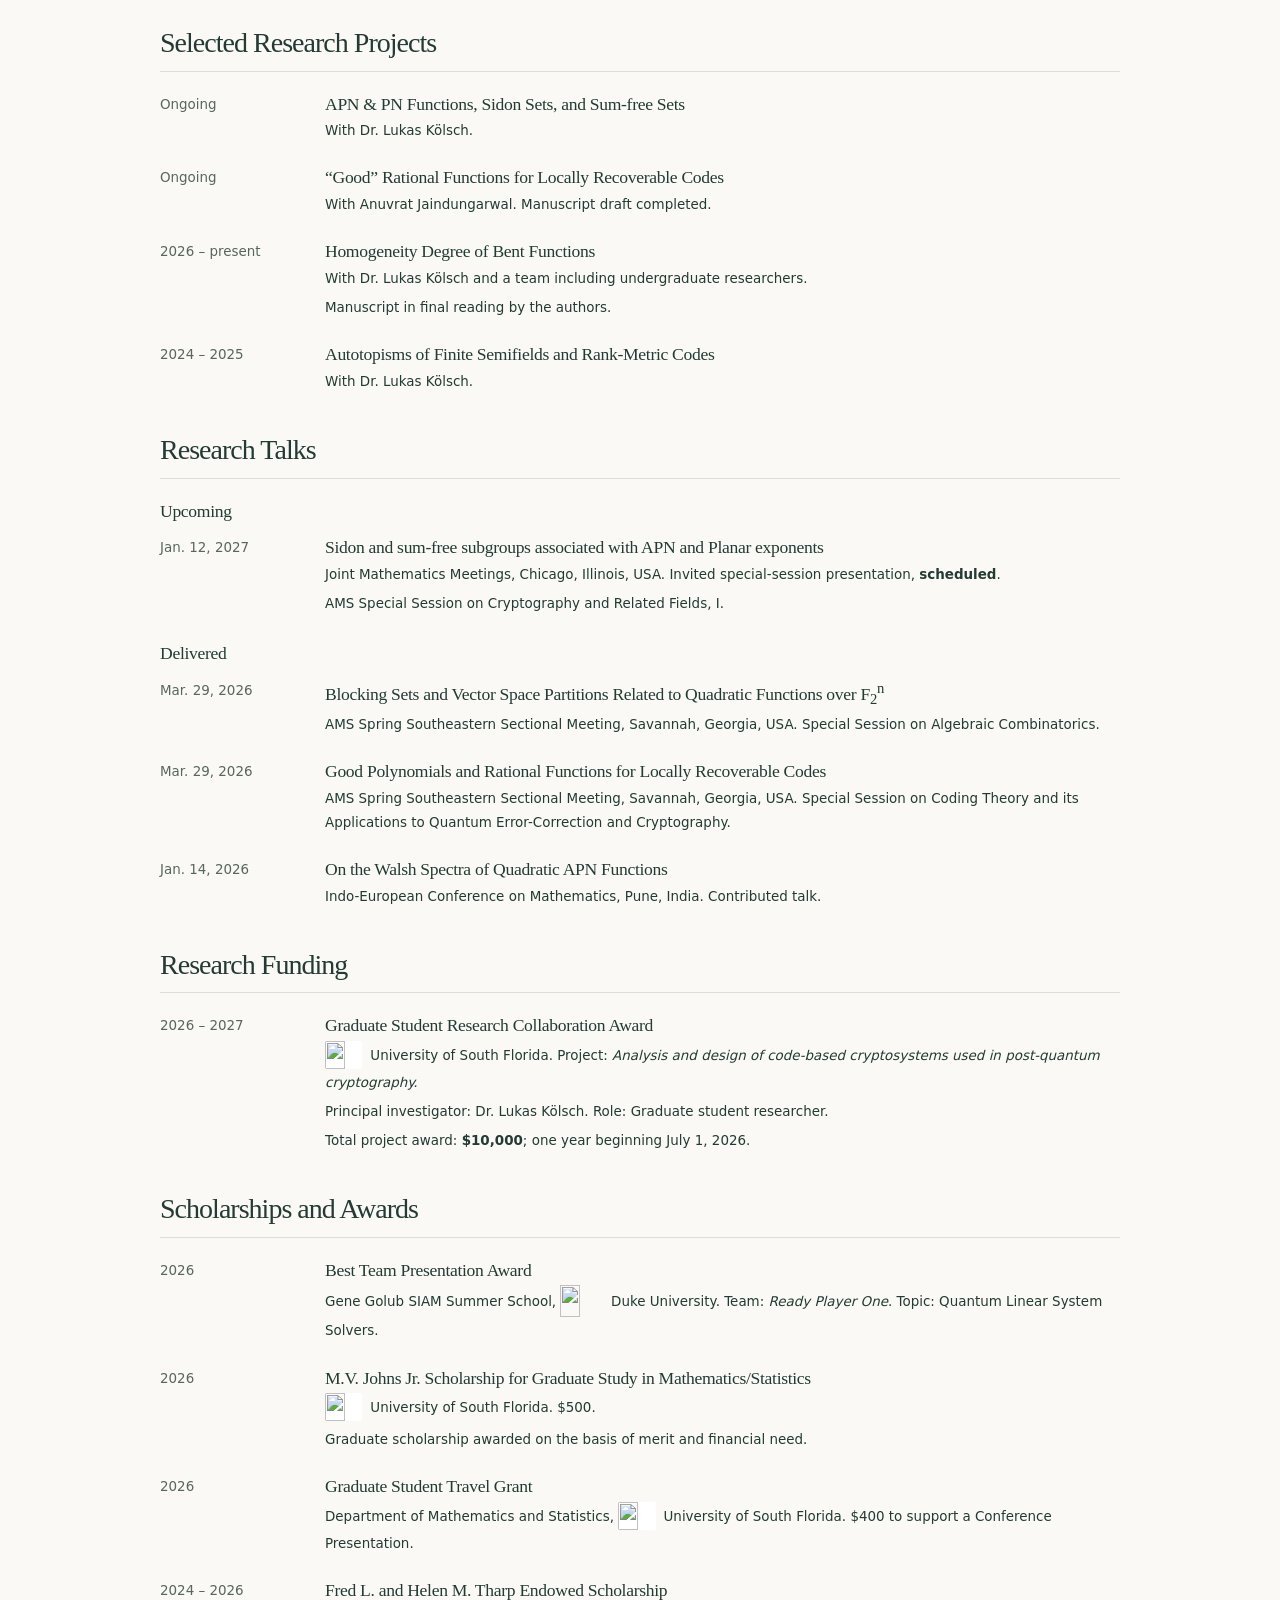
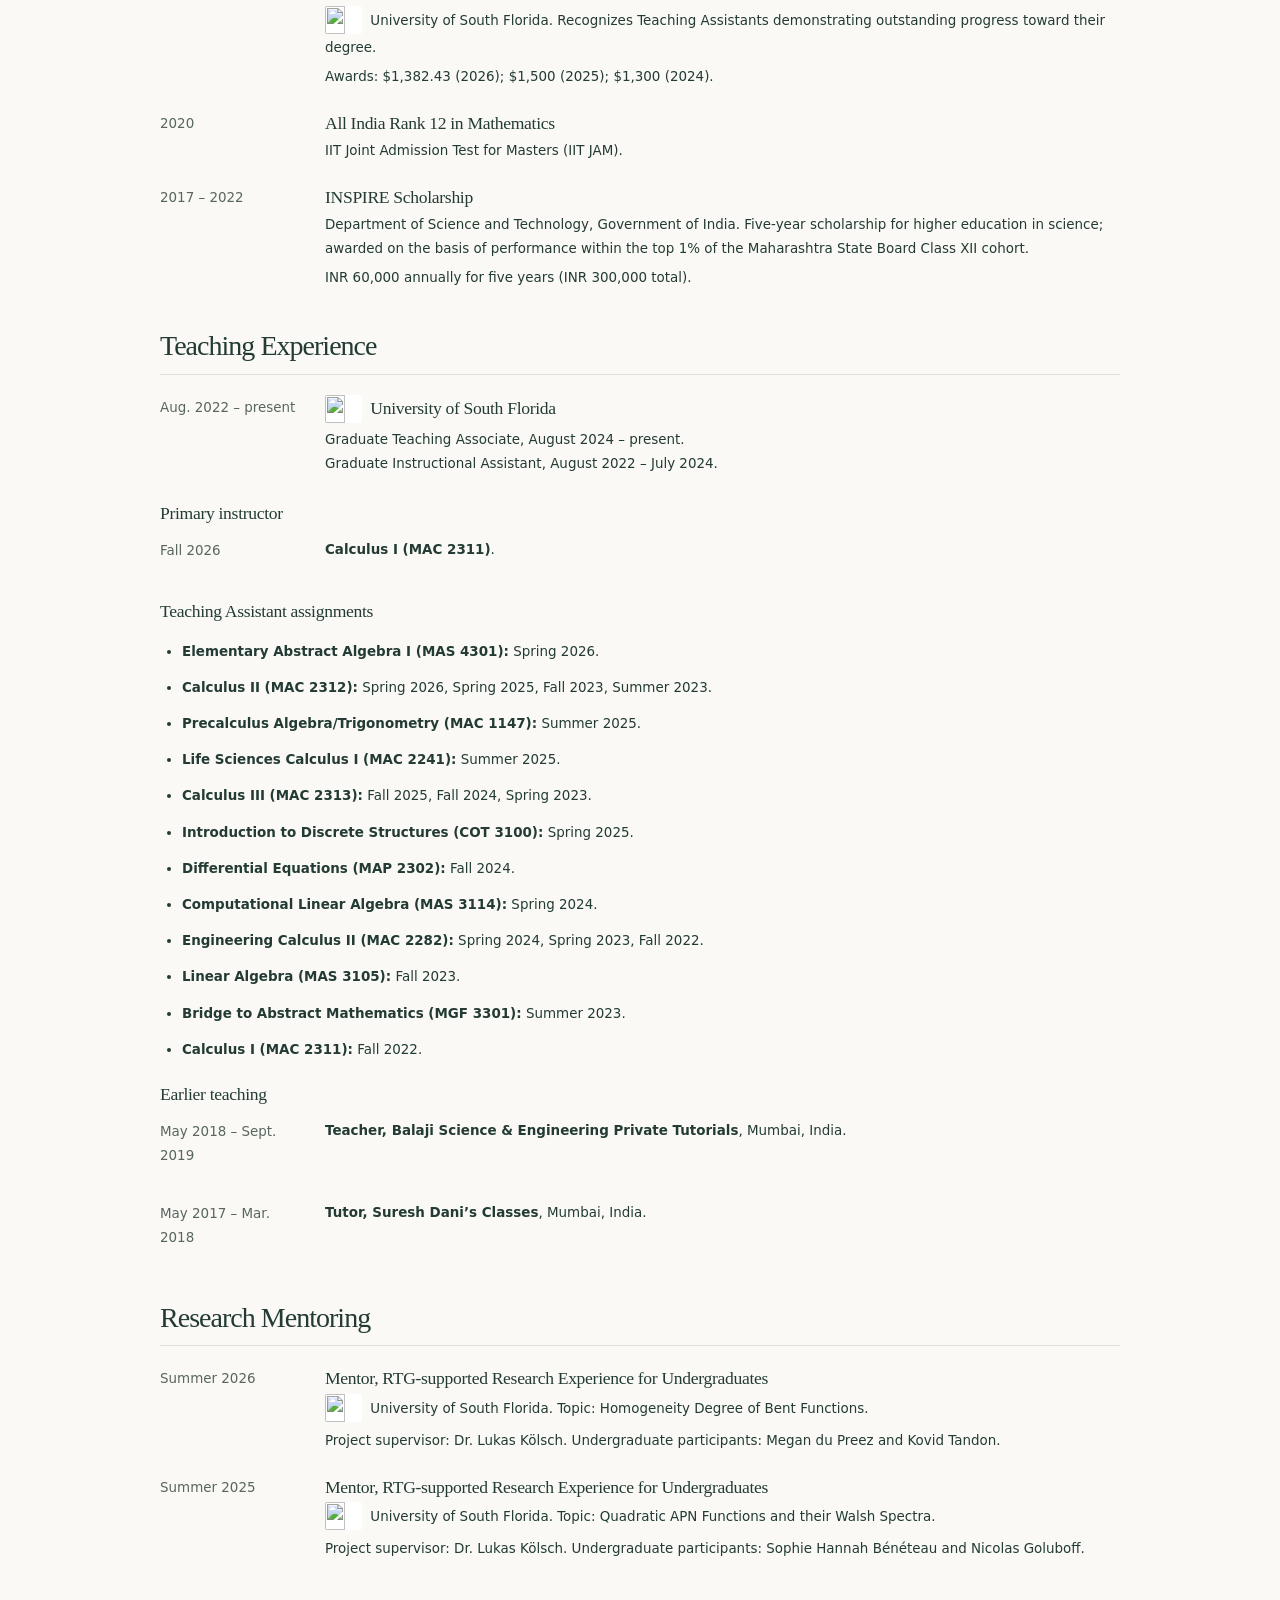
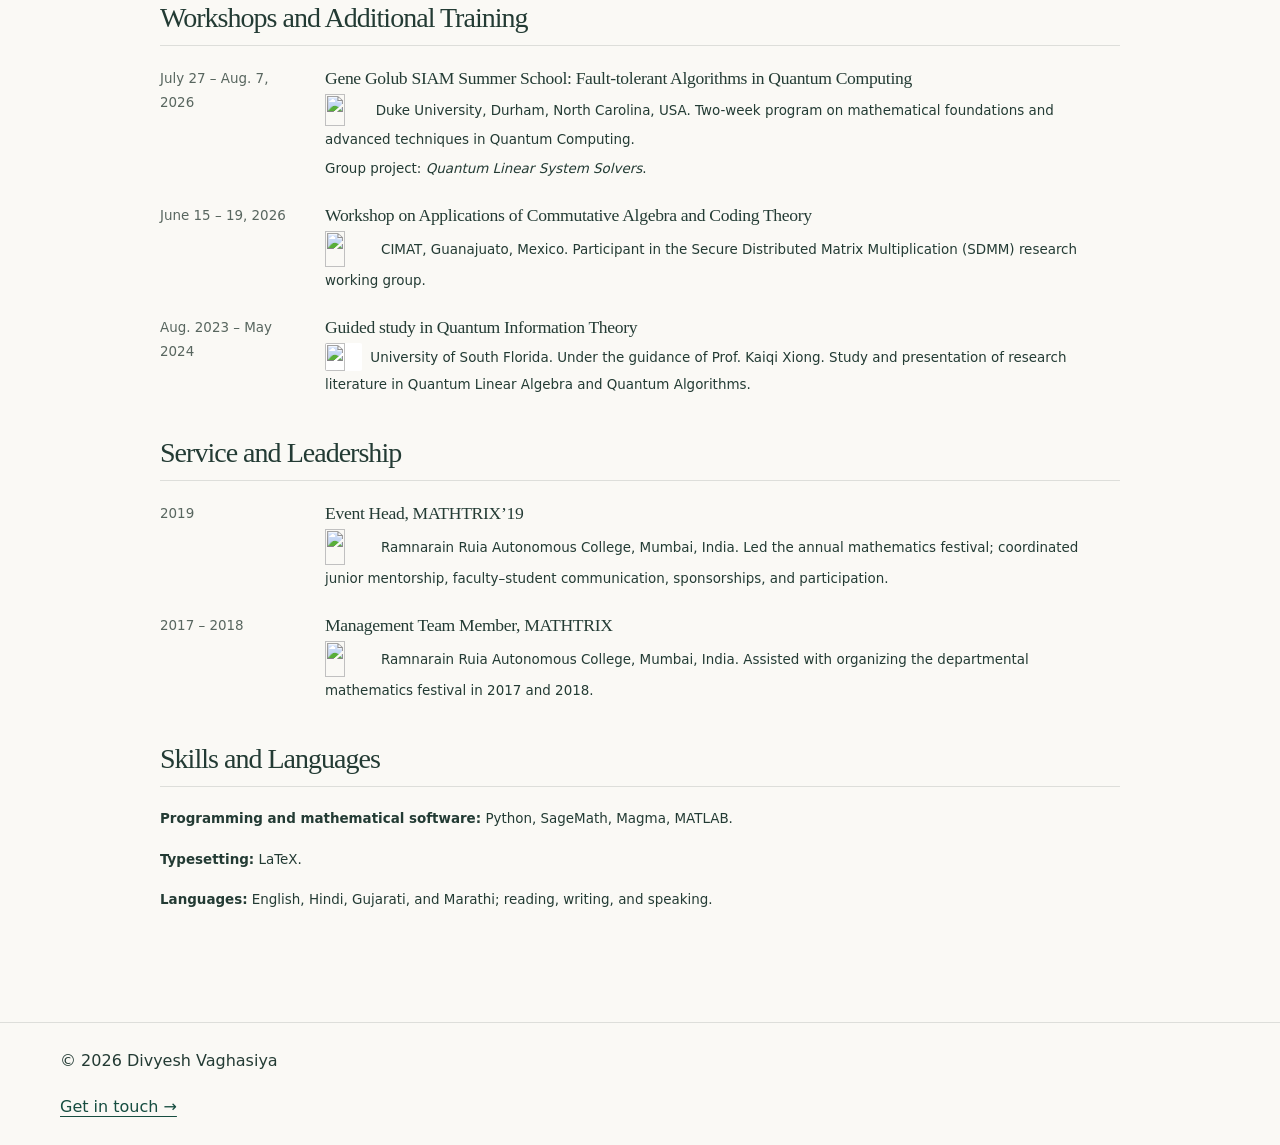
==== commit dd7cc6e8: "Update website, CV, logos, and contact links" ====
--- a/cv.html
+++ b/cv.html
@@ -7,8 +7,8 @@
   <meta name="theme-color" content="#164b45">
   <title>Curriculum vitae | Divyesh Vaghasiya</title>
   <link rel="icon" href="./assets/favicon.svg" type="image/svg+xml">
-  <link rel="stylesheet" href="./styles.css">
-  <script src="./site.js" defer></script>
+  <link rel="stylesheet" href="./styles.css?v=20261030-3">
+  <script src="./site.js?v=20261030-3" defer></script>
 </head>
 <body class="cv-page">
   <a class="skip-link" href="#main">Skip to content</a>
@@ -36,7 +36,7 @@
       <p class="eyebrow">Curriculum vitae</p>
       <h1>Divyesh Vaghasiya</h1>
       <p class="cv-role">Ph.D. Candidate in Mathematics</p>
-      <p>Department of Mathematics and Statistics<br>University of South Florida</p>
+      <p>Department of Mathematics and Statistics<br><img class="institution-logo institution-logo-usf" src="./assets/institutions/usf.jpg?v=20261030-3" width="48" height="36" alt="" aria-hidden="true">University of South Florida</p>
       <p><a href="mailto:dvaghasiya@usf.edu">dvaghasiya@usf.edu</a><br><a href="https://vaghasiya-divyesh.github.io/">https://vaghasiya-divyesh.github.io/</a></p>
       <p class="cv-updated">Updated October 30, 2026</p>
     </header>
@@ -45,15 +45,15 @@
       <h2 id="cv-education">Education</h2>
       <div class="cv-entry">
         <p class="cv-date">Aug. 2022 – present</p>
-        <div class="cv-body"><h3>Ph.D. in Mathematics (candidate)</h3><p>University of South Florida, Tampa, Florida, USA.</p><p>Expected completion: <strong>May 2027</strong>. Advisor: Dr. Lukas Kölsch. GPA: 4.00/4.00.</p><p>Qualifying examinations passed: Real Analysis (May 2023), Algebra (January 2024), and Specialty (April 2025). Advanced to candidacy in 2025.</p></div>
+        <div class="cv-body"><h3>Ph.D. in Mathematics (candidate)</h3><p><img class="institution-logo institution-logo-usf" src="./assets/institutions/usf.jpg?v=20261030-3" width="48" height="36" alt="" aria-hidden="true">University of South Florida, Tampa, Florida, USA.</p><p>Expected completion: <strong>May 2027</strong>. Advisor: Dr. Lukas Kölsch. GPA: 4.00/4.00.</p><p>Qualifying examinations passed: Real Analysis (May 2023), Algebra (January 2024), and Specialty (April 2025). Advanced to candidacy in 2025.</p></div>
       </div>
       <div class="cv-entry">
         <p class="cv-date">July 2020 – May 2022</p>
-        <div class="cv-body"><h3>M.Sc. in Mathematics</h3><p>Indian Institute of Technology Bombay, Mumbai, India. GPA: 7.68/10.00.</p><p>Reading project in Analytic Number Theory, supervised by Prof. Ravi Raghunathan.</p></div>
+        <div class="cv-body"><h3>M.Sc. in Mathematics</h3><p><img class="institution-logo institution-logo-iit-bombay" src="./assets/institutions/iit-bombay.jpg?v=20261030-3" width="48" height="36" alt="" aria-hidden="true">Indian Institute of Technology Bombay, Mumbai, India. GPA: 7.68/10.00.</p><p>Reading project in Analytic Number Theory, supervised by Prof. Ravi Raghunathan.</p></div>
       </div>
       <div class="cv-entry">
         <p class="cv-date">July 2017 – May 2020</p>
-        <div class="cv-body"><h3>B.Sc. in Mathematics</h3><p>Ramnarain Ruia Autonomous College, Mumbai, India. GPA: 9.63/10.00.</p></div>
+        <div class="cv-body"><h3>B.Sc. in Mathematics</h3><p><img class="institution-logo institution-logo-ruia" src="./assets/institutions/ruia.png?v=20261030-3" width="48" height="36" alt="" aria-hidden="true">Ramnarain Ruia Autonomous College, Mumbai, India. GPA: 9.63/10.00.</p></div>
       </div>
     </section>
 
@@ -96,22 +96,22 @@
 
     <section class="cv-section" aria-labelledby="cv-funding">
       <h2 id="cv-funding">Research Funding</h2>
-      <div class="cv-entry"><p class="cv-date">2026 – 2027</p><div class="cv-body"><h3>Graduate Student Research Collaboration Award</h3><p>University of South Florida. Project: <em>Analysis and design of code-based cryptosystems used in post-quantum cryptography.</em></p><p>Principal investigator: Dr. Lukas Kölsch. Role: Graduate student researcher.</p><p>Total project award: <strong>$10,000</strong>; one year beginning July 1, 2026.</p></div></div>
+      <div class="cv-entry"><p class="cv-date">2026 – 2027</p><div class="cv-body"><h3>Graduate Student Research Collaboration Award</h3><p><img class="institution-logo institution-logo-usf" src="./assets/institutions/usf.jpg?v=20261030-3" width="48" height="36" alt="" aria-hidden="true">University of South Florida. Project: <em>Analysis and design of code-based cryptosystems used in post-quantum cryptography.</em></p><p>Principal investigator: Dr. Lukas Kölsch. Role: Graduate student researcher.</p><p>Total project award: <strong>$10,000</strong>; one year beginning July 1, 2026.</p></div></div>
     </section>
 
     <section class="cv-section" aria-labelledby="cv-awards">
       <h2 id="cv-awards">Scholarships and Awards</h2>
-      <div class="cv-entry"><p class="cv-date">2026</p><div class="cv-body"><h3>Best Team Presentation Award</h3><p>Gene Golub SIAM Summer School, Duke University. Team: <em>Ready Player One</em>. Topic: Quantum Linear System Solvers.</p></div></div>
-      <div class="cv-entry"><p class="cv-date">2026</p><div class="cv-body"><h3>M.V. Johns Jr. Scholarship for Graduate Study in Mathematics/Statistics</h3><p>University of South Florida. $500.</p><p>Graduate scholarship awarded on the basis of merit and financial need.</p></div></div>
-      <div class="cv-entry"><p class="cv-date">2026</p><div class="cv-body"><h3>Graduate Student Travel Grant</h3><p>Department of Mathematics and Statistics, University of South Florida. $400 to support a Conference Presentation.</p></div></div>
-      <div class="cv-entry"><p class="cv-date">2024 – 2026</p><div class="cv-body"><h3>Fred L. and Helen M. Tharp Endowed Scholarship</h3><p>University of South Florida. Recognizes Teaching Assistants demonstrating outstanding progress toward their degree.</p><p>Awards: $1,382.43 (2026); $1,500 (2025); $1,300 (2024).</p></div></div>
+      <div class="cv-entry"><p class="cv-date">2026</p><div class="cv-body"><h3>Best Team Presentation Award</h3><p>Gene Golub SIAM Summer School, <img class="institution-logo institution-logo-duke" src="./assets/institutions/duke.webp?v=20261030-3" width="48" height="36" alt="" aria-hidden="true">Duke University. Team: <em>Ready Player One</em>. Topic: Quantum Linear System Solvers.</p></div></div>
+      <div class="cv-entry"><p class="cv-date">2026</p><div class="cv-body"><h3>M.V. Johns Jr. Scholarship for Graduate Study in Mathematics/Statistics</h3><p><img class="institution-logo institution-logo-usf" src="./assets/institutions/usf.jpg?v=20261030-3" width="48" height="36" alt="" aria-hidden="true">University of South Florida. $500.</p><p>Graduate scholarship awarded on the basis of merit and financial need.</p></div></div>
+      <div class="cv-entry"><p class="cv-date">2026</p><div class="cv-body"><h3>Graduate Student Travel Grant</h3><p>Department of Mathematics and Statistics, <img class="institution-logo institution-logo-usf" src="./assets/institutions/usf.jpg?v=20261030-3" width="48" height="36" alt="" aria-hidden="true">University of South Florida. $400 to support a Conference Presentation.</p></div></div>
+      <div class="cv-entry"><p class="cv-date">2024 – 2026</p><div class="cv-body"><h3>Fred L. and Helen M. Tharp Endowed Scholarship</h3><p><img class="institution-logo institution-logo-usf" src="./assets/institutions/usf.jpg?v=20261030-3" width="48" height="36" alt="" aria-hidden="true">University of South Florida. Recognizes Teaching Assistants demonstrating outstanding progress toward their degree.</p><p>Awards: $1,382.43 (2026); $1,500 (2025); $1,300 (2024).</p></div></div>
       <div class="cv-entry"><p class="cv-date">2020</p><div class="cv-body"><h3>All India Rank 12 in Mathematics</h3><p>IIT Joint Admission Test for Masters (IIT JAM).</p></div></div>
       <div class="cv-entry"><p class="cv-date">2017 – 2022</p><div class="cv-body"><h3>INSPIRE Scholarship</h3><p>Department of Science and Technology, Government of India. Five-year scholarship for higher education in science; awarded on the basis of performance within the top 1% of the Maharashtra State Board Class XII cohort.</p><p>INR 60,000 annually for five years (INR 300,000 total).</p></div></div>
     </section>
 
     <section class="cv-section" aria-labelledby="cv-teaching">
       <h2 id="cv-teaching">Teaching Experience</h2>
-      <div class="cv-entry"><p class="cv-date">Aug. 2022 – present</p><div class="cv-body"><h3>University of South Florida</h3><p>Graduate Teaching Associate, August 2024 – present.<br>Graduate Instructional Assistant, August 2022 – July 2024.</p></div></div>
+      <div class="cv-entry"><p class="cv-date">Aug. 2022 – present</p><div class="cv-body"><h3><img class="institution-logo institution-logo-usf" src="./assets/institutions/usf.jpg?v=20261030-3" width="48" height="36" alt="" aria-hidden="true">University of South Florida</h3><p>Graduate Teaching Associate, August 2024 – present.<br>Graduate Instructional Assistant, August 2022 – July 2024.</p></div></div>
       <h3>Primary instructor</h3>
       <div class="cv-entry"><p class="cv-date">Fall 2026</p><div class="cv-body"><p><strong>Calculus I (MAC 2311)</strong>.</p></div></div>
       <h3>Teaching Assistant assignments</h3>
@@ -136,21 +136,21 @@
 
     <section class="cv-section" aria-labelledby="cv-mentoring">
       <h2 id="cv-mentoring">Research Mentoring</h2>
-      <div class="cv-entry"><p class="cv-date">Summer 2026</p><div class="cv-body"><h3>Mentor, RTG-supported Research Experience for Undergraduates</h3><p>University of South Florida. Topic: Homogeneity Degree of Bent Functions.</p><p>Project supervisor: Dr. Lukas Kölsch. Undergraduate participants: Megan du Preez and Kovid Tandon.</p></div></div>
-      <div class="cv-entry"><p class="cv-date">Summer 2025</p><div class="cv-body"><h3>Mentor, RTG-supported Research Experience for Undergraduates</h3><p>University of South Florida. Topic: Quadratic APN Functions and their Walsh Spectra.</p><p>Project supervisor: Dr. Lukas Kölsch. Undergraduate participants: Sophie Hannah Bénéteau and Nicolas Goluboff.</p></div></div>
+      <div class="cv-entry"><p class="cv-date">Summer 2026</p><div class="cv-body"><h3>Mentor, RTG-supported Research Experience for Undergraduates</h3><p><img class="institution-logo institution-logo-usf" src="./assets/institutions/usf.jpg?v=20261030-3" width="48" height="36" alt="" aria-hidden="true">University of South Florida. Topic: Homogeneity Degree of Bent Functions.</p><p>Project supervisor: Dr. Lukas Kölsch. Undergraduate participants: Megan du Preez and Kovid Tandon.</p></div></div>
+      <div class="cv-entry"><p class="cv-date">Summer 2025</p><div class="cv-body"><h3>Mentor, RTG-supported Research Experience for Undergraduates</h3><p><img class="institution-logo institution-logo-usf" src="./assets/institutions/usf.jpg?v=20261030-3" width="48" height="36" alt="" aria-hidden="true">University of South Florida. Topic: Quadratic APN Functions and their Walsh Spectra.</p><p>Project supervisor: Dr. Lukas Kölsch. Undergraduate participants: Sophie Hannah Bénéteau and Nicolas Goluboff.</p></div></div>
     </section>
 
     <section class="cv-section" aria-labelledby="cv-training">
       <h2 id="cv-training">Workshops and Additional Training</h2>
-      <div class="cv-entry"><p class="cv-date">July 27 – Aug. 7, 2026</p><div class="cv-body"><h3>Gene Golub SIAM Summer School: Fault-tolerant Algorithms in Quantum Computing</h3><p>Duke University, Durham, North Carolina, USA. Two-week program on mathematical foundations and advanced techniques in Quantum Computing.</p><p>Group project: <em>Quantum Linear System Solvers</em>.</p></div></div>
-      <div class="cv-entry"><p class="cv-date">June 15 – 19, 2026</p><div class="cv-body"><h3>Workshop on Applications of Commutative Algebra and Coding Theory</h3><p>CIMAT, Guanajuato, Mexico. Participant in the Secure Distributed Matrix Multiplication (SDMM) research working group.</p></div></div>
-      <div class="cv-entry"><p class="cv-date">Aug. 2023 – May 2024</p><div class="cv-body"><h3>Guided study in Quantum Information Theory</h3><p>University of South Florida. Under the guidance of Prof. Kaiqi Xiong. Study and presentation of research literature in Quantum Linear Algebra and Quantum Algorithms.</p></div></div>
+      <div class="cv-entry"><p class="cv-date">July 27 – Aug. 7, 2026</p><div class="cv-body"><h3>Gene Golub SIAM Summer School: Fault-tolerant Algorithms in Quantum Computing</h3><p><img class="institution-logo institution-logo-duke" src="./assets/institutions/duke.webp?v=20261030-3" width="48" height="36" alt="" aria-hidden="true">Duke University, Durham, North Carolina, USA. Two-week program on mathematical foundations and advanced techniques in Quantum Computing.</p><p>Group project: <em>Quantum Linear System Solvers</em>.</p></div></div>
+      <div class="cv-entry"><p class="cv-date">June 15 – 19, 2026</p><div class="cv-body"><h3>Workshop on Applications of Commutative Algebra and Coding Theory</h3><p><img class="institution-logo institution-logo-cimat" src="./assets/institutions/cimat.png?v=20261030-3" width="48" height="36" alt="" aria-hidden="true">CIMAT, Guanajuato, Mexico. Participant in the Secure Distributed Matrix Multiplication (SDMM) research working group.</p></div></div>
+      <div class="cv-entry"><p class="cv-date">Aug. 2023 – May 2024</p><div class="cv-body"><h3>Guided study in Quantum Information Theory</h3><p><img class="institution-logo institution-logo-usf" src="./assets/institutions/usf.jpg?v=20261030-3" width="48" height="36" alt="" aria-hidden="true">University of South Florida. Under the guidance of Prof. Kaiqi Xiong. Study and presentation of research literature in Quantum Linear Algebra and Quantum Algorithms.</p></div></div>
     </section>
 
     <section class="cv-section" aria-labelledby="cv-service">
       <h2 id="cv-service">Service and Leadership</h2>
-      <div class="cv-entry"><p class="cv-date">2019</p><div class="cv-body"><h3>Event Head, MATHTRIX’19</h3><p>Ramnarain Ruia Autonomous College, Mumbai, India. Led the annual mathematics festival; coordinated junior mentorship, faculty–student communication, sponsorships, and participation.</p></div></div>
-      <div class="cv-entry"><p class="cv-date">2017 – 2018</p><div class="cv-body"><h3>Management Team Member, MATHTRIX</h3><p>Ramnarain Ruia Autonomous College, Mumbai, India. Assisted with organizing the departmental mathematics festival in 2017 and 2018.</p></div></div>
+      <div class="cv-entry"><p class="cv-date">2019</p><div class="cv-body"><h3>Event Head, MATHTRIX’19</h3><p><img class="institution-logo institution-logo-ruia" src="./assets/institutions/ruia.png?v=20261030-3" width="48" height="36" alt="" aria-hidden="true">Ramnarain Ruia Autonomous College, Mumbai, India. Led the annual mathematics festival; coordinated junior mentorship, faculty–student communication, sponsorships, and participation.</p></div></div>
+      <div class="cv-entry"><p class="cv-date">2017 – 2018</p><div class="cv-body"><h3>Management Team Member, MATHTRIX</h3><p><img class="institution-logo institution-logo-ruia" src="./assets/institutions/ruia.png?v=20261030-3" width="48" height="36" alt="" aria-hidden="true">Ramnarain Ruia Autonomous College, Mumbai, India. Assisted with organizing the departmental mathematics festival in 2017 and 2018.</p></div></div>
     </section>
 
     <section class="cv-section" aria-labelledby="cv-skills">
--- a/styles.css
+++ b/styles.css
@@ -1,6 +1,6 @@
 @charset "UTF-8";
 :root{--paper:#faf9f5;--white:#fff;--ink:#233b34;--green:#164d40;--green-dark:#103b32;--muted:#58665f;--gold:#b3904b;--line:#dddeda;--light-green:#eaf0e9;--serif:Georgia,'Times New Roman',serif;--sans:system-ui,-apple-system,BlinkMacSystemFont,'Segoe UI',sans-serif}
-*{box-sizing:border-box}html{scroll-behavior:smooth;scroll-padding-top:105px}body{margin:0;background:var(--paper);color:var(--ink);font-family:var(--sans);font-size:16px;line-height:1.7}a{color:var(--green);text-underline-offset:4px;text-decoration-thickness:1px}a:hover{text-decoration-color:var(--gold)}button{font:inherit;cursor:pointer}button:disabled{cursor:default;opacity:.5}button,a{-webkit-tap-highlight-color:transparent}a:focus-visible,button:focus-visible,summary:focus-visible{outline:3px solid var(--gold);outline-offset:5px}img{max-width:100%;display:block}h1,h2,h3,p,figure{margin-top:0}h1,h2,h3{font-weight:400;line-height:1.16}h2{font-family:var(--serif);font-size:clamp(2.2rem,4vw,3.4rem);letter-spacing:-.035em;margin-bottom:0}h3{font-family:var(--serif);font-size:1.5rem;letter-spacing:-.018em}p{margin-bottom:1.2em}[hidden]{display:none!important}.container{width:min(1160px,calc(100% - 96px));margin-inline:auto}.small-label,.eyebrow{text-transform:uppercase;letter-spacing:.15em;font-size:.65rem;font-weight:650;line-height:1.6}.eyebrow{color:var(--green);margin-bottom:23px}.status-dot{display:inline-block;width:7px;height:7px;border-radius:50%;background:var(--gold);margin-right:9px;vertical-align:1px}.site-header{position:sticky;top:0;z-index:20;background:rgba(250,249,245,.96);border-bottom:1px solid var(--line)}.header-inner{display:flex;align-items:center;justify-content:space-between;min-height:84px;gap:20px}.brand{display:flex;align-items:center;gap:14px;text-decoration:none;white-space:nowrap}.brand-mark{font-family:var(--serif);font-size:2.5rem;line-height:1;letter-spacing:-.11em}.brand-mark>span{color:var(--gold)}.brand-name{font-size:.83rem;font-weight:600;letter-spacing:.01em}.site-nav{display:flex;gap:28px;align-items:center}.site-nav a{font-size:.8rem;text-decoration:none}.site-nav a:hover,.site-nav a[aria-current]{text-decoration:underline}.site-nav>a:last-child{border-left:1px solid var(--line);padding-left:27px}.nav-toggle{border:0;background:transparent;padding:9px;color:var(--green);font-size:.85rem}.nav-toggle span{padding-left:5px}@media(min-width:801px){.nav-toggle{display:none!important}}.skip-link{position:fixed;left:20px;top:-80px;z-index:100;background:var(--green);color:white;padding:12px}.skip-link:focus{top:10px}.hero{display:grid;grid-template-columns:1.4fr 1fr;gap:80px;padding-block:80px 72px;align-items:center}.hero h1{font-family:var(--serif);font-size:clamp(3.4rem,6.5vw,5.5rem);line-height:.99;letter-spacing:-.065em;margin-bottom:27px}.hero h1 em{font-weight:400}.name-period{color:var(--gold)}.hero-subtitle{font-size:1.14rem;line-height:1.5;letter-spacing:-.02em;margin-bottom:20px;color:var(--green)}.hero-description{max-width:560px;color:var(--muted);font-size:.93rem;line-height:1.8}.hero-actions{display:flex;align-items:center;gap:29px;margin:26px 0 30px}.button{display:inline-flex;gap:25px;justify-content:center;align-items:center;background:var(--green);color:white;border:1px solid var(--green);padding:12px 20px;text-decoration:none;font-size:.8rem;line-height:1.6;border-radius:2px;font-weight:500}.button:hover{background:var(--green-dark);color:white}.button-secondary{background:transparent;color:var(--green)}.text-link{display:inline-flex;gap:15px;font-size:.79rem;font-weight:600;text-decoration:none;border-bottom:1px solid var(--gold);padding-bottom:3px}.text-link:hover{border-color:var(--green)}.availability{display:flex;gap:15px;border-left:2px solid var(--gold);padding:3px 0 3px 17px;max-width:550px}.availability p{font-size:.79rem;line-height:1.75;margin:0;color:var(--muted)}.availability-mark{color:var(--gold);font-size:1.2rem}.availability strong{font-weight:650;color:var(--green)}.portrait-composition{position:relative;margin:0 0 0 8px;padding:0 25px 0 0}.portrait-frame{position:relative;background:var(--green);padding:24px 24px 0 0;z-index:1;margin:12px 0 0}.portrait-frame img{width:100%;height:auto;aspect-ratio:413/531;object-fit:cover;object-position:center 22%;filter:saturate(.65)}.portrait-math{position:absolute;inset:-40px -14px 74px 20px;background-image:radial-gradient(#c8c8b8 1px,transparent 1px);background-size:18px 18px;border:1px solid var(--line);transform:rotate(4deg)}.portrait-math>span:first-child{position:absolute;right:14px;top:12px;font-family:var(--serif);font-size:1.9rem;color:#688076;background:var(--paper);padding:0 12px}.portrait-math>span:last-child{position:absolute;bottom:20px;right:12px;font-size:.62rem;letter-spacing:.1em;background:var(--paper);padding:3px}.portrait-composition figcaption{display:flex;gap:22px;margin-top:23px;font-size:.76rem;line-height:1.6}.portrait-composition figcaption .small-label{color:var(--gold);padding-top:4px}.portrait-coordinate{position:absolute;right:-11px;top:47%;writing-mode:vertical-rl;font-size:.55rem;letter-spacing:.15em;color:var(--muted)}.affiliation-strip{border-block:1px solid var(--line);background:#f0f1eb}.affiliation-inner{display:flex;gap:29px;justify-content:space-between;align-items:center;min-height:114px}.affiliation-inner>.small-label{max-width:86px;color:var(--muted)}.affiliation-inner>a,.affiliation-inner>span:not(.small-label):not(.path-arrow){font-family:var(--serif);font-size:1rem;text-decoration:none;line-height:1.4}.affiliation-inner a span,.affiliation-inner>span>span{display:block;font-family:var(--sans);font-size:.62rem;color:var(--muted);margin-top:7px;letter-spacing:.02em}.path-arrow{color:var(--gold)}.section{padding-block:90px}.section-heading{display:flex;justify-content:space-between;align-items:end;gap:60px;margin-bottom:42px}.section-heading .eyebrow{margin-bottom:13px}.section-heading>p{max-width:330px;font-size:.84rem;color:var(--muted);margin-bottom:4px}.research-grid{display:grid;grid-template-columns:repeat(3,minmax(0,1fr));gap:24px}.research-area{border:1px solid var(--line);background:#fdfcf9;display:flex;flex-direction:column}.research-visual{position:relative;background:#edf0e8;overflow:hidden;border-bottom:1px solid var(--line)}.research-visual img{width:100%;height:auto}.visual-label{position:absolute;bottom:11px;left:16px;font-size:.54rem;letter-spacing:.13em;text-transform:uppercase;color:var(--green)}.research-area-body{padding:25px 25px 28px;display:flex;flex-direction:column;flex:1}.research-area h3{font-size:1.37rem;min-height:3.15em;margin-bottom:18px}.research-area p{font-size:.8rem;line-height:1.85;color:var(--muted)}.research-area .text-link{font-size:.7rem;margin-top:auto;align-self:start}.ongoing{display:grid;grid-template-columns:1fr 2fr;gap:70px;margin-top:55px;padding-top:40px;border-top:1px solid var(--line)}.ongoing .eyebrow{margin-bottom:10px}.ongoing h3{font-size:1.7rem}.project-list details{border-bottom:1px solid var(--line)}summary{cursor:pointer;list-style:none}summary::-webkit-details-marker{display:none}.project-list summary{padding:15px 28px 15px 0;font-size:.83rem;font-weight:500;position:relative;line-height:1.5}.project-list summary:after{content:'+';position:absolute;right:0;top:14px;color:var(--gold);font-size:1rem}details[open]>summary:after{content:'−'}.project-list details:first-child summary{padding-top:0}.project-list details:first-child summary:after{top:-1px}.project-list p{font-size:.8rem;color:var(--muted);line-height:1.85;padding-right:25px}.research-note{font-size:.78rem;line-height:1.8;color:var(--muted);margin:28px 0 0}.research-note .note-symbol{color:var(--gold);font-size:1.1rem;margin-right:8px}.research-note strong{color:var(--green)}.idea-section{background:var(--green);color:#f4f3e9;padding-block:74px}.idea-layout{display:grid;grid-template-columns:1fr 1fr;gap:100px;align-items:center}.idea-section .eyebrow{color:#ded2a4;margin-bottom:19px}.idea-section h2{font-size:2.8rem;line-height:1.15;margin-bottom:24px}.idea-section p{font-size:.82rem;color:#d2ded7;line-height:1.85}.idea-section .text-link{color:#f7efd5;margin-top:8px}.code-demo{background:#faf9f2;color:var(--green);padding:30px;border:1px solid #c7d0bf;border-radius:3px}.demo-heading{display:flex;justify-content:space-between;gap:15px;align-items:center}.field-tag{font-size:.6rem;color:var(--muted);border:1px solid var(--line);padding:3px 7px}.demo-symbols{display:flex;align-items:end;justify-content:center;gap:19px;margin-top:26px}.symbol-label{display:block;text-align:center;font-family:var(--serif);font-style:italic;margin-bottom:8px;font-size:1.1rem}.code-value{font-family:var(--serif);font-size:2.9rem;display:grid;place-items:center;border:1px solid #a8baac;border-radius:3px;width:76px;height:83px;background:#eaf0e7;transition:background .2s}.demo-plus{padding-bottom:23px;color:var(--gold);font-size:1.2rem}.code-value.is-missing{border-style:dashed;color:#805919;background:#f0ead9}.code-value.is-recovered{background:#d0e2c9}.idea-section .demo-equation{text-align:center;margin:17px 0;color:var(--green);font-family:var(--serif);font-size:.95rem}.demo-controls fieldset{padding:0;border:0;margin:0 0 16px}.demo-controls legend{font-size:.67rem;text-align:center;width:100%;margin:0 0 8px;color:var(--muted)}.erase-options{display:flex;gap:8px;justify-content:center}.erase-options button{background:transparent;border:1px solid #b7c3b8;color:var(--green);font-size:.7rem;padding:6px 13px;border-radius:2px}.erase-options button[aria-pressed=true]{background:#e9dfc4;border-color:#92783e}.demo-controls>.button{width:100%;padding:9px;font-size:.74rem}.demo-reset{display:block;margin:11px auto 0;border:0;border-bottom:1px solid #b5bdb3;background:transparent;font-size:.65rem;color:var(--green);padding:0 0 1px}.idea-section .demo-result{color:var(--green);font-size:.72rem;min-height:3.7em;margin:17px 0 6px;line-height:1.6}.idea-section .demo-caption{font-size:.6rem;line-height:1.7;color:var(--muted);border-top:1px solid var(--line);padding-top:10px;margin:0}.publication-filters{display:flex;gap:24px;flex-wrap:wrap;border-bottom:1px solid var(--line);padding-bottom:15px;margin-bottom:0}.filter-button{padding:5px 0;background:transparent;border:0;color:var(--muted);font-size:.74rem}.filter-button span{font-size:.59rem;margin-left:5px}.filter-button.is-active{color:var(--green);font-weight:650;box-shadow:0 2px var(--gold)}.publication{display:grid;grid-template-columns:120px 1fr;gap:23px;padding:33px 0;border-bottom:1px solid var(--line);scroll-margin-top:115px}.publication-year{font-family:var(--serif);font-size:1.6rem;line-height:1.4}.paper-status{display:table;font-family:var(--sans);font-size:.5rem;text-transform:uppercase;letter-spacing:.07em;white-space:nowrap;color:var(--green);border:1px solid #c7d5c7;background:#eff3ea;padding:3px 6px;margin-top:8px}.paper-status.preprint{color:#725821;border-color:#e0d6b9;background:#f3eddd}.publication h3{font-size:1.45rem;line-height:1.35;margin-bottom:10px;max-width:820px}.publication-authors{font-size:.77rem;line-height:1.8;color:var(--muted);margin-bottom:7px}.publication-authors strong{font-weight:600;color:var(--green)}.publication-venue{font-size:.75rem;margin-bottom:11px;color:var(--muted)}.paper-links{display:flex;gap:22px}.paper-links a{font-size:.7rem;font-weight:550;text-decoration:none}.paper-links a:hover{text-decoration:underline}.paper-overview{margin-top:14px;max-width:780px}.paper-overview summary{font-size:.7rem;display:inline-block;color:var(--muted)}.paper-overview summary:before{content:'+';display:inline-block;padding-right:8px;color:var(--gold)}.paper-overview[open]>summary:before{content:'−'}.paper-overview p{font-size:.78rem;line-height:1.8;margin:10px 0 0;color:var(--muted)}.section-footnote{font-size:.7rem;color:var(--muted);margin-top:20px;margin-bottom:0}.teaching-section{padding-block:80px;background:#e9eee7}.teaching-layout{display:grid;grid-template-columns:1fr 1.2fr;gap:100px}.teaching-section h2{margin-bottom:27px}.teaching-section blockquote{font-family:var(--serif);font-size:1.28rem;line-height:1.55;font-style:italic;margin:0 0 22px;padding:0 0 0 20px;border-left:2px solid var(--gold)}.teaching-section p{font-size:.82rem;color:var(--muted);line-height:1.9}.teaching-section .text-link{margin-top:10px}.teaching-record article{padding-block:25px;border-bottom:1px solid #c9d2c7}.teaching-record article:first-child{padding-top:4px}.teaching-record article:last-child{border:0;padding-bottom:0}.record-kicker{font-size:.6rem;letter-spacing:.06em;text-transform:uppercase;color:var(--muted)}.teaching-record h3{font-size:1.4rem;margin:10px 0 13px}.teaching-record p{margin:0;font-size:.78rem}.next-talk{background:#f0f1e9;border:1px solid #d8dccf;padding:29px;display:grid;grid-template-columns:78px 1fr auto;gap:28px;align-items:center}.date-tile{border:1px solid #c6cdbb;text-align:center;padding:12px 10px;background:var(--paper)}.date-tile span{display:block;font-size:.55rem;letter-spacing:.15em;line-height:1.6}.date-tile strong{display:block;font-size:2.1rem;line-height:1.3;font-family:var(--serif);font-weight:400}.next-talk .small-label{color:var(--muted);font-size:.55rem}.next-talk h3{font-size:1.4rem;line-height:1.35;margin:8px 0}.next-talk p{font-size:.73rem;color:var(--muted);line-height:1.7;margin:0}.scheduled-label{font-size:.55rem;text-transform:uppercase;letter-spacing:.08em;color:#5d6f54;align-self:start;white-space:nowrap}.past-talks{margin-top:13px}.past-talks article{display:grid;grid-template-columns:108px 1fr;gap:27px;padding:24px 0;border-bottom:1px solid var(--line)}.past-talks time{font-size:.67rem;color:var(--muted);padding-top:3px}.past-talks h3{font-size:1.15rem;line-height:1.4;margin-bottom:7px}.past-talks p{font-size:.71rem;line-height:1.8;color:var(--muted);margin:0}.community-row{display:grid;grid-template-columns:1fr 1fr;gap:65px;margin-top:40px}.community-row .small-label{font-size:.55rem;color:var(--muted)}.community-row h3{font-size:1.36rem;margin:13px 0}.community-row p{font-size:.77rem;line-height:1.9;color:var(--muted);margin:0}.contact-section{background:var(--green);color:var(--paper);padding-block:74px}.contact-layout{display:grid;grid-template-columns:1.5fr 1fr;gap:100px}.contact-section .eyebrow{color:#d0c28f;margin-bottom:16px}.contact-section h2{font-size:3rem;margin-bottom:23px}.contact-section p{font-size:.8rem;color:#d2ded7;max-width:520px;line-height:1.9}.contact-email{color:var(--paper);font-size:clamp(1.1rem,2.2vw,1.6rem);font-family:var(--serif);text-decoration:none;border-bottom:1px solid #a99c64;display:inline-block;padding-bottom:5px;margin-top:6px;overflow-wrap:anywhere}.contact-email span{color:#d0c28f;padding-left:15px}.secondary-email{display:block;color:#d2ded7;font-size:.74rem;text-decoration:none;margin-top:14px;overflow-wrap:anywhere}.contact-links{padding-top:33px}.contact-links>a{display:flex;justify-content:space-between;border-bottom:1px solid #4a6e5e;padding:14px 0;color:var(--paper);font-size:.77rem;text-decoration:none}.contact-links>a:hover{color:#e4d6a6}.contact-links>a>span:last-child{color:#d0c28f}.contact-links p{font-size:.69rem;margin:26px 0 0;line-height:1.9}.site-footer{padding-block:24px;background:var(--paper);border-top:1px solid var(--line)}.footer-inner{display:flex;justify-content:space-between;gap:20px;font-size:.62rem;color:var(--muted)}.footer-inner>a{color:var(--muted);text-decoration:none}.visually-hidden{position:absolute;width:1px;height:1px;padding:0;margin:-1px;overflow:hidden;clip:rect(0,0,0,0);white-space:nowrap;border:0}
+*{box-sizing:border-box}html{scroll-behavior:smooth;scroll-padding-top:105px}body{margin:0;background:var(--paper);color:var(--ink);font-family:var(--sans);font-size:16px;line-height:1.7}a{color:var(--green);text-underline-offset:4px;text-decoration-thickness:1px}a:hover{text-decoration-color:var(--gold)}button{font:inherit;cursor:pointer}button:disabled{cursor:default;opacity:.5}button,a{-webkit-tap-highlight-color:transparent}a:focus-visible,button:focus-visible,summary:focus-visible{outline:3px solid var(--gold);outline-offset:5px}img{max-width:100%;display:block}h1,h2,h3,p,figure{margin-top:0}h1,h2,h3{font-weight:400;line-height:1.16}h2{font-family:var(--serif);font-size:clamp(2.2rem,4vw,3.4rem);letter-spacing:-.035em;margin-bottom:0}h3{font-family:var(--serif);font-size:1.5rem;letter-spacing:-.018em}p{margin-bottom:1.2em}[hidden]{display:none!important}.container{width:min(1160px,calc(100% - 96px));margin-inline:auto}.small-label,.eyebrow{text-transform:uppercase;letter-spacing:.15em;font-size:.65rem;font-weight:650;line-height:1.6}.eyebrow{color:var(--green);margin-bottom:23px}.status-dot{display:inline-block;width:7px;height:7px;border-radius:50%;background:var(--gold);margin-right:9px;vertical-align:1px}.site-header{position:sticky;top:0;z-index:20;background:rgba(250,249,245,.96);border-bottom:1px solid var(--line)}.header-inner{display:flex;align-items:center;justify-content:space-between;min-height:84px;gap:20px}.brand{display:flex;align-items:center;gap:14px;text-decoration:none;white-space:nowrap}.brand-mark{font-family:var(--serif);font-size:2.5rem;line-height:1;letter-spacing:-.11em}.brand-mark>span{color:var(--gold)}.brand-name{font-size:.83rem;font-weight:600;letter-spacing:.01em}.site-nav{display:flex;gap:28px;align-items:center}.site-nav a{font-size:.8rem;text-decoration:none}.site-nav a:hover,.site-nav a[aria-current]{text-decoration:underline}.site-nav>a:last-child{border-left:1px solid var(--line);padding-left:27px}.nav-toggle{border:0;background:transparent;padding:9px;color:var(--green);font-size:.85rem}.nav-toggle span{padding-left:5px}@media(min-width:801px){.nav-toggle{display:none!important}}.skip-link{position:fixed;left:20px;top:-80px;z-index:100;background:var(--green);color:white;padding:12px}.skip-link:focus{top:10px}.hero{display:grid;grid-template-columns:1.4fr 1fr;gap:80px;padding-block:80px 72px;align-items:center}.hero h1{font-family:var(--serif);font-size:clamp(3.4rem,6.5vw,5.5rem);line-height:.99;letter-spacing:-.065em;margin-bottom:27px}.hero h1 em{font-weight:400}.name-period{color:var(--gold)}.hero-subtitle{font-size:1.14rem;line-height:1.5;letter-spacing:-.02em;margin-bottom:20px;color:var(--green)}.hero-description{max-width:560px;color:var(--muted);font-size:.93rem;line-height:1.8}.hero-actions{display:flex;align-items:center;gap:29px;margin:26px 0 30px}.button{display:inline-flex;gap:25px;justify-content:center;align-items:center;background:var(--green);color:white;border:1px solid var(--green);padding:12px 20px;text-decoration:none;font-size:.8rem;line-height:1.6;border-radius:2px;font-weight:500}.button:hover{background:var(--green-dark);color:white}.button-secondary{background:transparent;color:var(--green)}.text-link{display:inline-flex;gap:15px;font-size:.79rem;font-weight:600;text-decoration:none;border-bottom:1px solid var(--gold);padding-bottom:3px}.text-link:hover{border-color:var(--green)}.availability{display:flex;gap:15px;border-left:2px solid var(--gold);padding:3px 0 3px 17px;max-width:550px}.availability p{font-size:.79rem;line-height:1.75;margin:0;color:var(--muted)}.availability-mark{color:var(--gold);font-size:1.2rem}.availability strong{font-weight:650;color:var(--green)}.portrait-composition{position:relative;margin:0 0 0 8px;padding:0 25px 0 0}.portrait-frame{position:relative;background:var(--green);padding:24px 24px 0 0;z-index:1;margin:12px 0 0}.portrait-frame img{width:100%;height:auto;aspect-ratio:413/531;object-fit:cover;object-position:center 22%;filter:saturate(.65)}.portrait-math{position:absolute;inset:-40px -14px 74px 20px;background-image:radial-gradient(#c8c8b8 1px,transparent 1px);background-size:18px 18px;border:1px solid var(--line);transform:rotate(4deg)}.portrait-math>span:first-child{position:absolute;right:14px;top:12px;font-family:var(--serif);font-size:1.9rem;color:#688076;background:var(--paper);padding:0 12px}.portrait-math>span:last-child{position:absolute;bottom:20px;right:12px;font-size:.62rem;letter-spacing:.1em;background:var(--paper);padding:3px}.portrait-composition figcaption{display:flex;gap:22px;margin-top:23px;font-size:.76rem;line-height:1.6}.portrait-composition figcaption .small-label{color:var(--gold);padding-top:4px}.portrait-coordinate{position:absolute;right:-11px;top:47%;writing-mode:vertical-rl;font-size:.55rem;letter-spacing:.15em;color:var(--muted)}.affiliation-strip{border-block:1px solid var(--line);background:#f0f1eb}.affiliation-inner{display:flex;gap:29px;justify-content:space-between;align-items:center;min-height:114px}.affiliation-inner>.small-label{max-width:86px;color:var(--muted)}.affiliation-inner>a,.affiliation-inner>span:not(.small-label):not(.path-arrow){font-family:var(--serif);font-size:1rem;text-decoration:none;line-height:1.4}.affiliation-inner .affiliation-meta{display:block;font-family:var(--sans);font-size:.62rem;color:var(--muted);margin-top:7px;letter-spacing:.02em}.path-arrow{color:var(--gold)}.section{padding-block:90px}.section-heading{display:flex;justify-content:space-between;align-items:end;gap:60px;margin-bottom:42px}.section-heading .eyebrow{margin-bottom:13px}.section-heading>p{max-width:330px;font-size:.84rem;color:var(--muted);margin-bottom:4px}.research-grid{display:grid;grid-template-columns:repeat(3,minmax(0,1fr));gap:24px}.research-area{border:1px solid var(--line);background:#fdfcf9;display:flex;flex-direction:column}.research-visual{position:relative;background:#edf0e8;overflow:hidden;border-bottom:1px solid var(--line)}.research-visual img{width:100%;height:auto}.visual-label{position:absolute;bottom:11px;left:16px;font-size:.54rem;letter-spacing:.13em;text-transform:uppercase;color:var(--green)}.research-area-body{padding:25px 25px 28px;display:flex;flex-direction:column;flex:1}.research-area h3{font-size:1.37rem;min-height:3.15em;margin-bottom:18px}.research-area p{font-size:.8rem;line-height:1.85;color:var(--muted)}.research-area .text-link{font-size:.7rem;margin-top:auto;align-self:start}.ongoing{display:grid;grid-template-columns:1fr 2fr;gap:70px;margin-top:55px;padding-top:40px;border-top:1px solid var(--line)}.ongoing .eyebrow{margin-bottom:10px}.ongoing h3{font-size:1.7rem}.project-list details{border-bottom:1px solid var(--line)}summary{cursor:pointer;list-style:none}summary::-webkit-details-marker{display:none}.project-list summary{padding:15px 28px 15px 0;font-size:.83rem;font-weight:500;position:relative;line-height:1.5}.project-list summary:after{content:'+';position:absolute;right:0;top:14px;color:var(--gold);font-size:1rem}details[open]>summary:after{content:'−'}.project-list details:first-child summary{padding-top:0}.project-list details:first-child summary:after{top:-1px}.project-list p{font-size:.8rem;color:var(--muted);line-height:1.85;padding-right:25px}.research-note{font-size:.78rem;line-height:1.8;color:var(--muted);margin:28px 0 0}.research-note .note-symbol{color:var(--gold);font-size:1.1rem;margin-right:8px}.research-note strong{color:var(--green)}.idea-section{background:var(--green);color:#f4f3e9;padding-block:74px}.idea-layout{display:grid;grid-template-columns:1fr 1fr;gap:100px;align-items:center}.idea-section .eyebrow{color:#ded2a4;margin-bottom:19px}.idea-section h2{font-size:2.8rem;line-height:1.15;margin-bottom:24px}.idea-section p{font-size:.82rem;color:#d2ded7;line-height:1.85}.idea-section .text-link{color:#f7efd5;margin-top:8px}.code-demo{background:#faf9f2;color:var(--green);padding:30px;border:1px solid #c7d0bf;border-radius:3px}.demo-heading{display:flex;justify-content:space-between;gap:15px;align-items:center}.field-tag{font-size:.6rem;color:var(--muted);border:1px solid var(--line);padding:3px 7px}.demo-symbols{display:flex;align-items:end;justify-content:center;gap:19px;margin-top:26px}.symbol-label{display:block;text-align:center;font-family:var(--serif);font-style:italic;margin-bottom:8px;font-size:1.1rem}.code-value{font-family:var(--serif);font-size:2.9rem;display:grid;place-items:center;border:1px solid #a8baac;border-radius:3px;width:76px;height:83px;background:#eaf0e7;transition:background .2s}.demo-plus{padding-bottom:23px;color:var(--gold);font-size:1.2rem}.code-value.is-missing{border-style:dashed;color:#805919;background:#f0ead9}.code-value.is-recovered{background:#d0e2c9}.idea-section .demo-equation{text-align:center;margin:17px 0;color:var(--green);font-family:var(--serif);font-size:.95rem}.demo-controls fieldset{padding:0;border:0;margin:0 0 16px}.demo-controls legend{font-size:.67rem;text-align:center;width:100%;margin:0 0 8px;color:var(--muted)}.erase-options{display:flex;gap:8px;justify-content:center}.erase-options button{background:transparent;border:1px solid #b7c3b8;color:var(--green);font-size:.7rem;padding:6px 13px;border-radius:2px}.erase-options button[aria-pressed=true]{background:#e9dfc4;border-color:#92783e}.demo-controls>.button{width:100%;padding:9px;font-size:.74rem}.demo-reset{display:block;margin:11px auto 0;border:0;border-bottom:1px solid #b5bdb3;background:transparent;font-size:.65rem;color:var(--green);padding:0 0 1px}.idea-section .demo-result{color:var(--green);font-size:.72rem;min-height:3.7em;margin:17px 0 6px;line-height:1.6}.idea-section .demo-caption{font-size:.6rem;line-height:1.7;color:var(--muted);border-top:1px solid var(--line);padding-top:10px;margin:0}.publication-filters{display:flex;gap:24px;flex-wrap:wrap;border-bottom:1px solid var(--line);padding-bottom:15px;margin-bottom:0}.filter-button{padding:5px 0;background:transparent;border:0;color:var(--muted);font-size:.74rem}.filter-button span{font-size:.59rem;margin-left:5px}.filter-button.is-active{color:var(--green);font-weight:650;box-shadow:0 2px var(--gold)}.publication{display:grid;grid-template-columns:120px 1fr;gap:23px;padding:33px 0;border-bottom:1px solid var(--line);scroll-margin-top:115px}.publication-year{font-family:var(--serif);font-size:1.6rem;line-height:1.4}.paper-status{display:table;font-family:var(--sans);font-size:.5rem;text-transform:uppercase;letter-spacing:.07em;white-space:nowrap;color:var(--green);border:1px solid #c7d5c7;background:#eff3ea;padding:3px 6px;margin-top:8px}.paper-status.preprint{color:#725821;border-color:#e0d6b9;background:#f3eddd}.publication h3{font-size:1.45rem;line-height:1.35;margin-bottom:10px;max-width:820px}.publication-authors{font-size:.77rem;line-height:1.8;color:var(--muted);margin-bottom:7px}.publication-authors strong{font-weight:600;color:var(--green)}.publication-venue{font-size:.75rem;margin-bottom:11px;color:var(--muted)}.paper-links{display:flex;gap:22px}.paper-links a{font-size:.7rem;font-weight:550;text-decoration:none}.paper-links a:hover{text-decoration:underline}.paper-overview{margin-top:14px;max-width:780px}.paper-overview summary{font-size:.7rem;display:inline-block;color:var(--muted)}.paper-overview summary:before{content:'+';display:inline-block;padding-right:8px;color:var(--gold)}.paper-overview[open]>summary:before{content:'−'}.paper-overview p{font-size:.78rem;line-height:1.8;margin:10px 0 0;color:var(--muted)}.section-footnote{font-size:.7rem;color:var(--muted);margin-top:20px;margin-bottom:0}.teaching-section{padding-block:80px;background:#e9eee7}.teaching-layout{display:grid;grid-template-columns:1fr 1.2fr;gap:100px}.teaching-section h2{margin-bottom:27px}.teaching-section blockquote{font-family:var(--serif);font-size:1.28rem;line-height:1.55;font-style:italic;margin:0 0 22px;padding:0 0 0 20px;border-left:2px solid var(--gold)}.teaching-section p{font-size:.82rem;color:var(--muted);line-height:1.9}.teaching-section .text-link{margin-top:10px}.teaching-record article{padding-block:25px;border-bottom:1px solid #c9d2c7}.teaching-record article:first-child{padding-top:4px}.teaching-record article:last-child{border:0;padding-bottom:0}.record-kicker{font-size:.6rem;letter-spacing:.06em;text-transform:uppercase;color:var(--muted)}.teaching-record h3{font-size:1.4rem;margin:10px 0 13px}.teaching-record p{margin:0;font-size:.78rem}.next-talk{background:#f0f1e9;border:1px solid #d8dccf;padding:29px;display:grid;grid-template-columns:78px 1fr auto;gap:28px;align-items:center}.date-tile{border:1px solid #c6cdbb;text-align:center;padding:12px 10px;background:var(--paper)}.date-tile span{display:block;font-size:.55rem;letter-spacing:.15em;line-height:1.6}.date-tile strong{display:block;font-size:2.1rem;line-height:1.3;font-family:var(--serif);font-weight:400}.next-talk .small-label{color:var(--muted);font-size:.55rem}.next-talk h3{font-size:1.4rem;line-height:1.35;margin:8px 0}.next-talk p{font-size:.73rem;color:var(--muted);line-height:1.7;margin:0}.scheduled-label{font-size:.55rem;text-transform:uppercase;letter-spacing:.08em;color:#5d6f54;align-self:start;white-space:nowrap}.past-talks{margin-top:13px}.past-talks article{display:grid;grid-template-columns:108px 1fr;gap:27px;padding:24px 0;border-bottom:1px solid var(--line)}.past-talks time{font-size:.67rem;color:var(--muted);padding-top:3px}.past-talks h3{font-size:1.15rem;line-height:1.4;margin-bottom:7px}.past-talks p{font-size:.71rem;line-height:1.8;color:var(--muted);margin:0}.community-row{display:grid;grid-template-columns:1fr 1fr;gap:65px;margin-top:40px}.community-row .small-label{font-size:.55rem;color:var(--muted)}.community-row h3{font-size:1.36rem;margin:13px 0}.community-row p{font-size:.77rem;line-height:1.9;color:var(--muted);margin:0}.contact-section{background:var(--green);color:var(--paper);padding-block:74px}.contact-layout{display:grid;grid-template-columns:1.5fr 1fr;gap:100px}.contact-section .eyebrow{color:#d0c28f;margin-bottom:16px}.contact-section h2{font-size:3rem;margin-bottom:23px}.contact-section p{font-size:.8rem;color:#d2ded7;max-width:520px;line-height:1.9}.contact-email{color:var(--paper);font-size:clamp(1.1rem,2.2vw,1.6rem);font-family:var(--serif);text-decoration:none;border-bottom:1px solid #a99c64;display:inline-block;padding-bottom:5px;margin-top:6px;overflow-wrap:anywhere}.contact-email span{color:#d0c28f;padding-left:15px}.secondary-email{display:block;color:#d2ded7;font-size:.74rem;text-decoration:none;margin-top:14px;overflow-wrap:anywhere}.contact-links{padding-top:33px}.contact-links>a{display:flex;justify-content:space-between;border-bottom:1px solid #4a6e5e;padding:14px 0;color:var(--paper);font-size:.77rem;text-decoration:none}.contact-links>a:hover{color:#e4d6a6}.contact-links>a>span:last-child{color:#d0c28f}.contact-links p{font-size:.69rem;margin:26px 0 0;line-height:1.9}.site-footer{padding-block:24px;background:var(--paper);border-top:1px solid var(--line)}.footer-inner{display:flex;justify-content:space-between;gap:20px;font-size:.62rem;color:var(--muted)}.footer-inner>a{color:var(--muted);text-decoration:none}.visually-hidden{position:absolute;width:1px;height:1px;padding:0;margin:-1px;overflow:hidden;clip:rect(0,0,0,0);white-space:nowrap;border:0}
 /* The CV is also a print-friendly public record. */
 .cv-shell{max-width:960px;padding-block:55px 75px}.cv-toolbar{display:flex;align-items:center;justify-content:space-between;gap:25px;margin-bottom:35px;font-size:.78rem}.cv-heading{border-bottom:2px solid var(--gold);padding-bottom:25px;margin-bottom:35px}.cv-heading h1{font-size:3rem;font-family:var(--serif);letter-spacing:-.04em;margin-bottom:10px}.cv-heading p{font-size:.83rem;margin-bottom:7px}.cv-heading .eyebrow{font-size:.6rem}.cv-heading a{overflow-wrap:anywhere}.cv-section{margin-bottom:35px;scroll-margin-top:105px}.cv-section h2{font-size:1.75rem;border-bottom:1px solid var(--line);padding-bottom:11px;margin-bottom:20px}.cv-section h3{font-size:1.1rem;line-height:1.4;margin:20px 0 12px}.cv-section p,.cv-section li{font-size:.84rem;line-height:1.8}.cv-section ul,.cv-section ol{padding-left:22px}.cv-section li{margin-bottom:12px}.cv-entry{display:grid;grid-template-columns:145px 1fr;gap:20px;margin-bottom:17px}.cv-date{font-size:.73rem;padding-top:1px;color:var(--muted)}.cv-body{font-size:.84rem;line-height:1.8}.cv-body p{margin:0 0 5px}.cv-body h3{margin:0 0 3px}.cv-body ul{margin:5px 0 0;padding-left:18px}.cv-body li{margin-bottom:3px}.cv-page .publication{grid-template-columns:80px 1fr}.cv-page .publication h3{font-size:1.1rem}.cv-page .publication-year{font-size:1.2rem}
 @media(max-width:1050px){.container{width:calc(100% - 64px)}.hero{gap:45px}.hero h1{font-size:4.5rem}.brand-name{display:none}.research-area-body{padding:22px 18px}.idea-layout,.teaching-layout,.contact-layout{gap:55px}.demo-symbols{gap:12px}.code-value{width:65px}.affiliation-inner{gap:18px}.affiliation-inner>a,.affiliation-inner>span:not(.small-label):not(.path-arrow){font-size:.9rem}.scheduled-label{display:none}.next-talk{grid-template-columns:78px 1fr}.hero-actions{gap:20px}}
@@ -56,3 +56,51 @@
   .contact-office { font-size: .8rem; }
   .project-list .project-meta { font-size: .76rem; }
 }
+
+
+/* Original institutional artwork, kept in its native colors and proportions. */
+.institution-logo {
+  display: inline-block;
+  width: auto;
+  height: 28px;
+  max-width: 90px;
+  object-fit: contain;
+  vertical-align: middle;
+  margin: 0 8px 2px 0;
+}
+.institution-logo-usf { background: #fff; border-radius: 2px; }
+.institution-logo-iit-bombay { background: #fff; border-radius: 2px; }
+.institution-logo-duke { height: 32px; max-width: 115px; }
+.institution-logo-cimat { height: 36px; }
+.institution-logo-ruia { height: 36px; }
+.community-row .institution-logo-duke, .community-row .institution-logo-cimat { height: 46px; }
+.affiliation-inner > a { display: flex; align-items: center; gap: 12px; min-width: 0; }
+.affiliation-inner .institution-logo { flex: 0 0 auto; height: 48px; max-width: 116px; margin: 0; }
+.affiliation-inner .affiliation-copy { min-width: 0; }
+.affiliation-inner .institution-logo-ruia { height: 54px; }
+.contact-office .institution-logo { background: var(--paper); padding: 4px; border-radius: 2px; }
+.contact-office .institution-logo-usf { background: #fff; padding: 2px; }
+.office-search { color: inherit; text-decoration: none; display: inline-block; }
+.office-search:hover { text-decoration: underline; text-decoration-color: #d0c28f; }
+.office-search > span { color: #d0c28f; }
+.profile-logo-tile { display: inline-flex; align-items: center; justify-content: center; flex: 0 0 32px; width: 32px; height: 34px; padding: 5px; border-radius: 2px; background: var(--paper); }
+.arxiv-logo { display: block; width: 18px; height: 25px; object-fit: contain; }
+.contact-links .profile-label > .institution-logo { margin: 0; }
+.contact-links .institution-logo-usf { padding: 2px; width: 32px; height: 34px; object-fit: contain; }
+@media (max-width: 1050px) {
+  .affiliation-inner { gap: 18px; }
+  .affiliation-inner > a { gap: 9px; }
+  .affiliation-inner .institution-logo { height: 42px; max-width: 90px; }
+}
+@media (max-width: 800px) {
+  .affiliation-inner { align-items: flex-start; gap: 22px 30px; }
+  .affiliation-inner > a { max-width: 100%; }
+  .affiliation-inner .institution-logo { height: 45px; max-width: 110px; }
+}
+@media (max-width: 580px) {
+  .affiliation-inner { display: grid; grid-template-columns: minmax(0, 1fr); gap: 20px; }
+  .affiliation-inner > a { justify-self: start; gap: 15px; }
+  .affiliation-inner .institution-logo { width: 68px; height: 46px; max-width: 68px; }
+  .institution-logo { height: 25px; max-width: 78px; margin-right: 6px; }
+  .institution-logo-ruia { height: 32px; }
+}
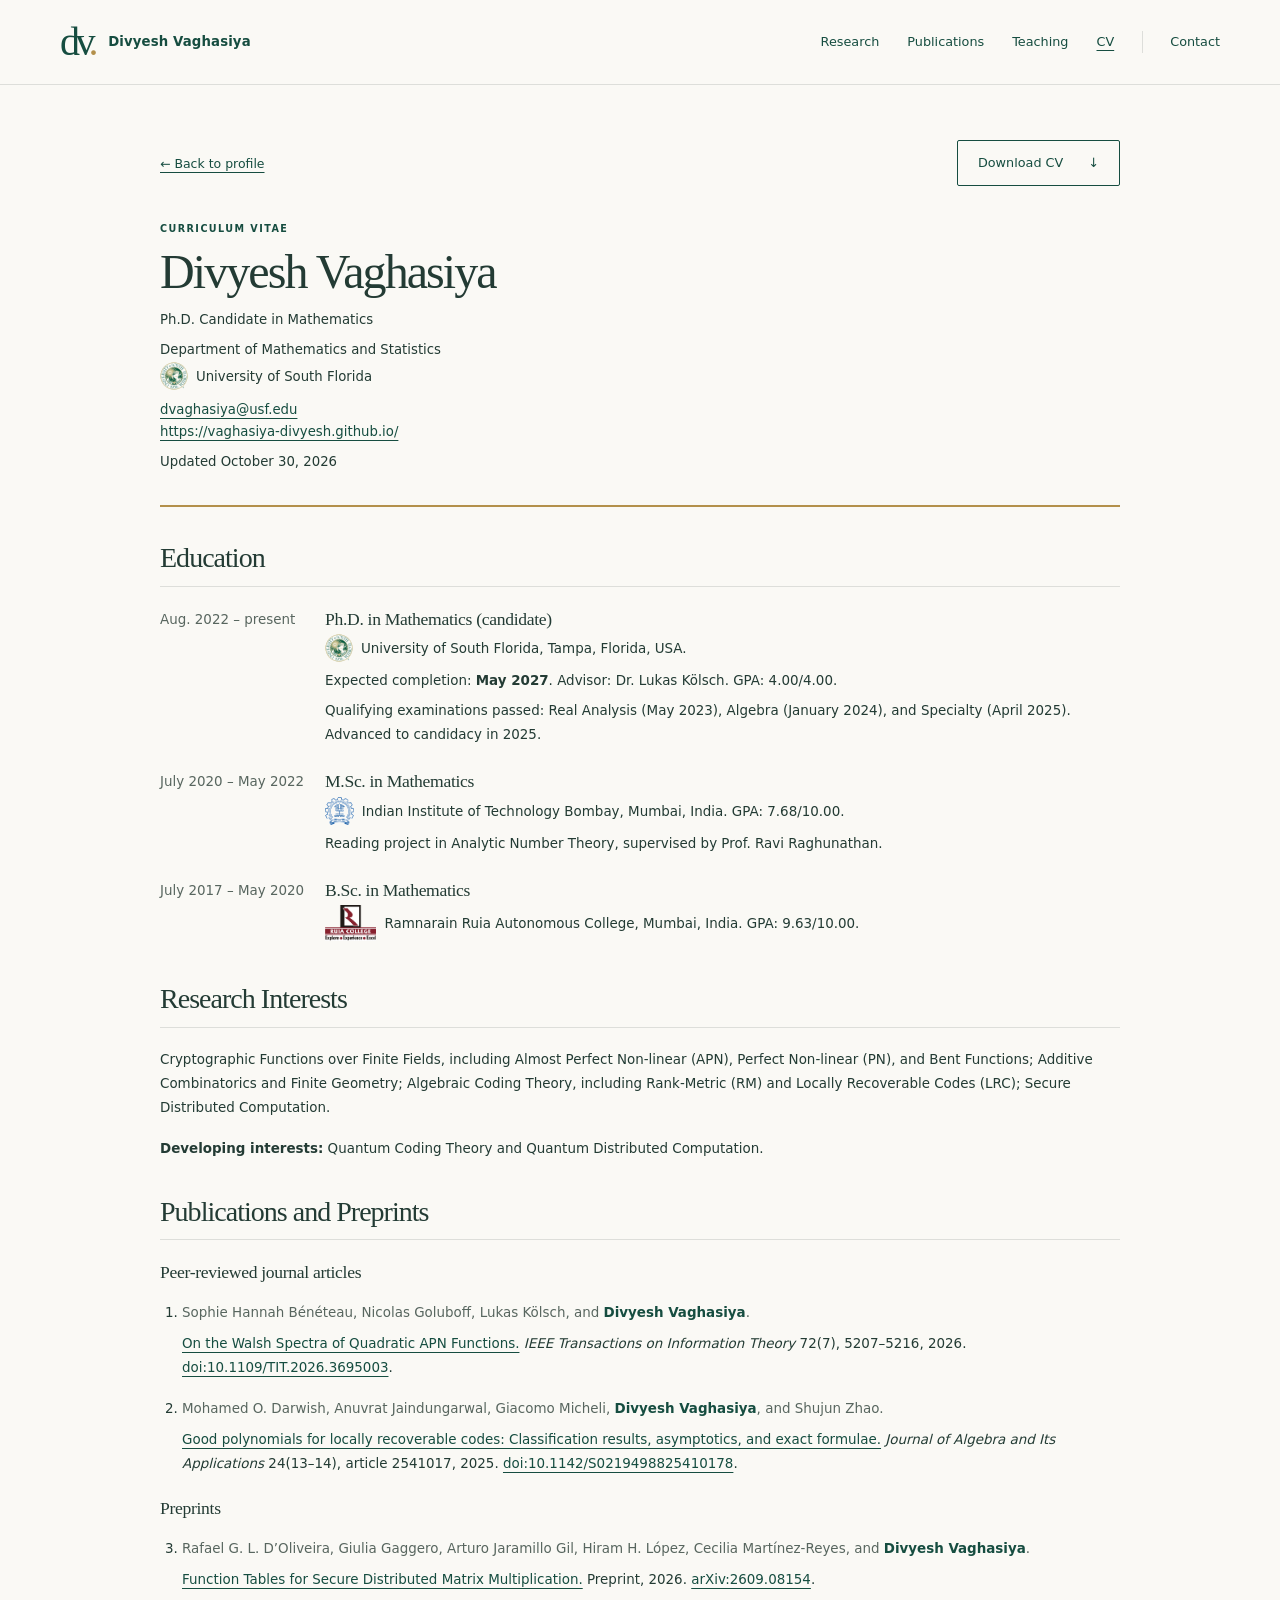
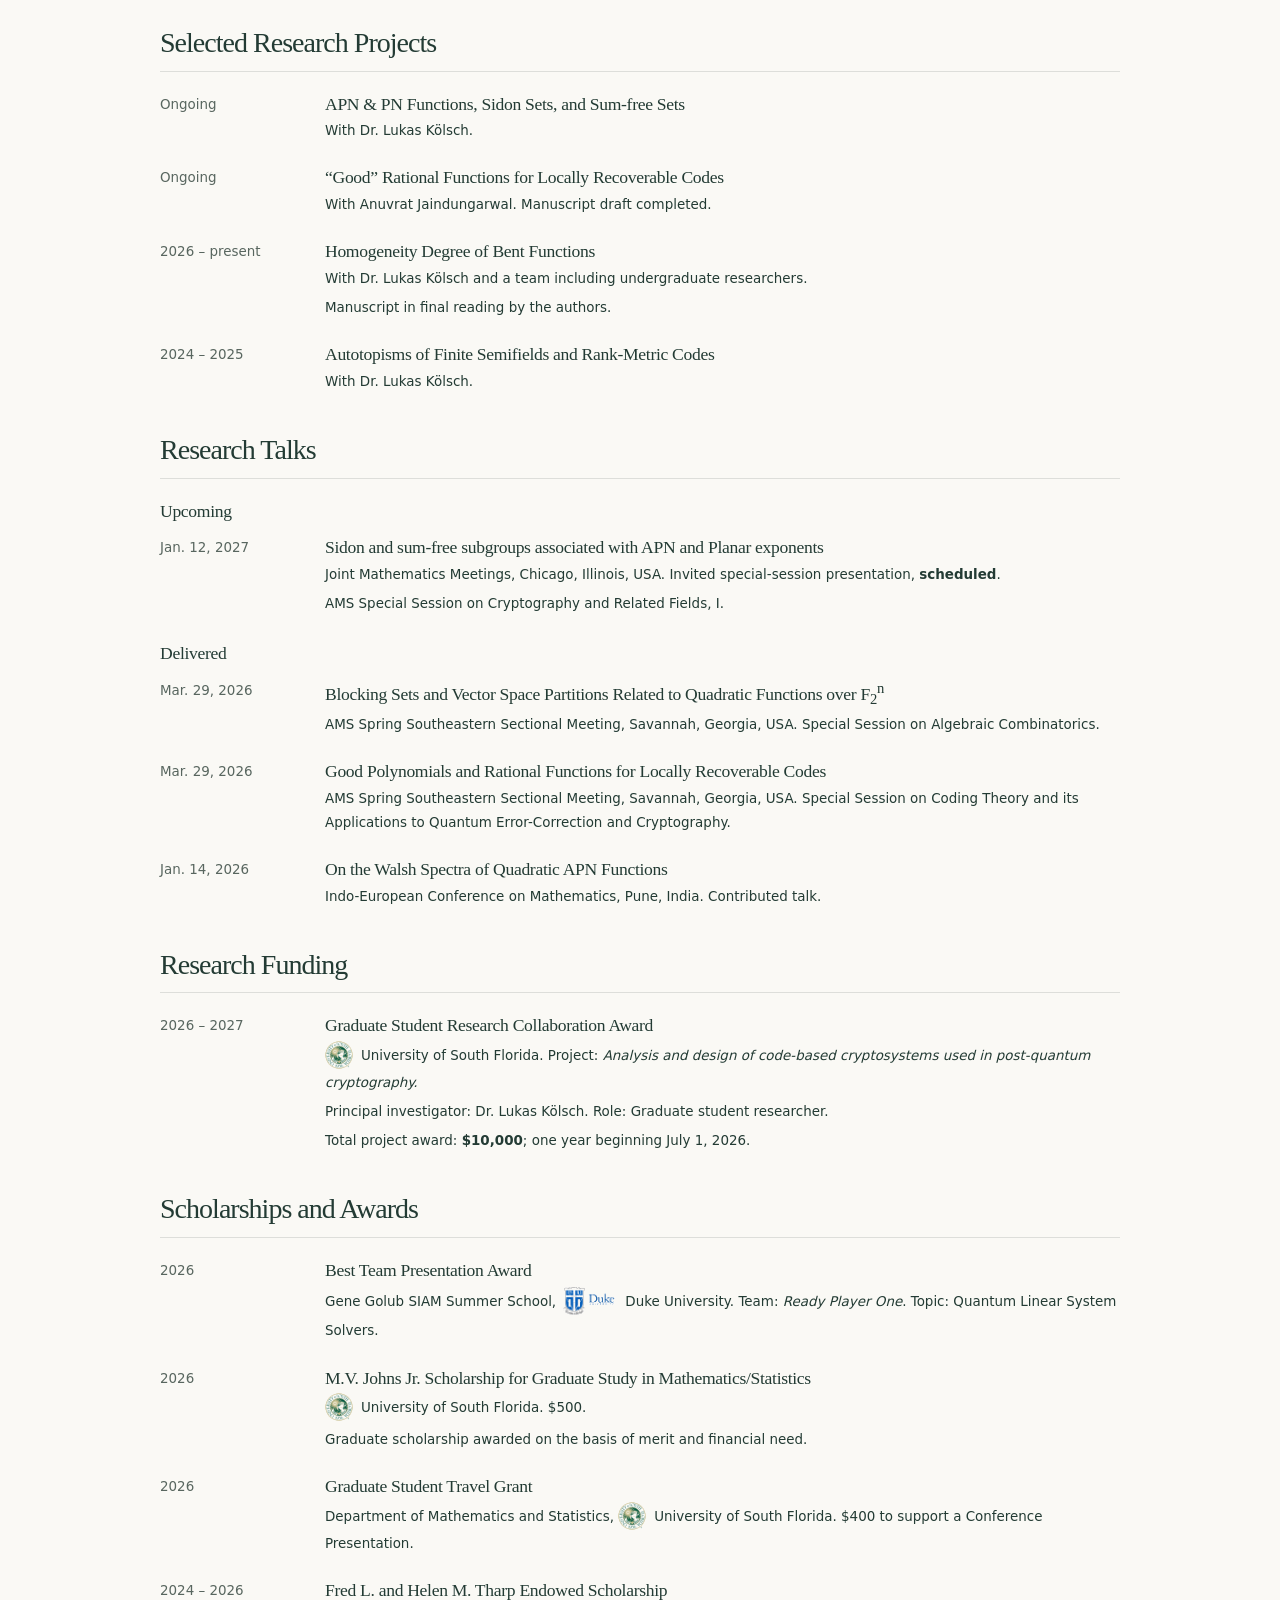
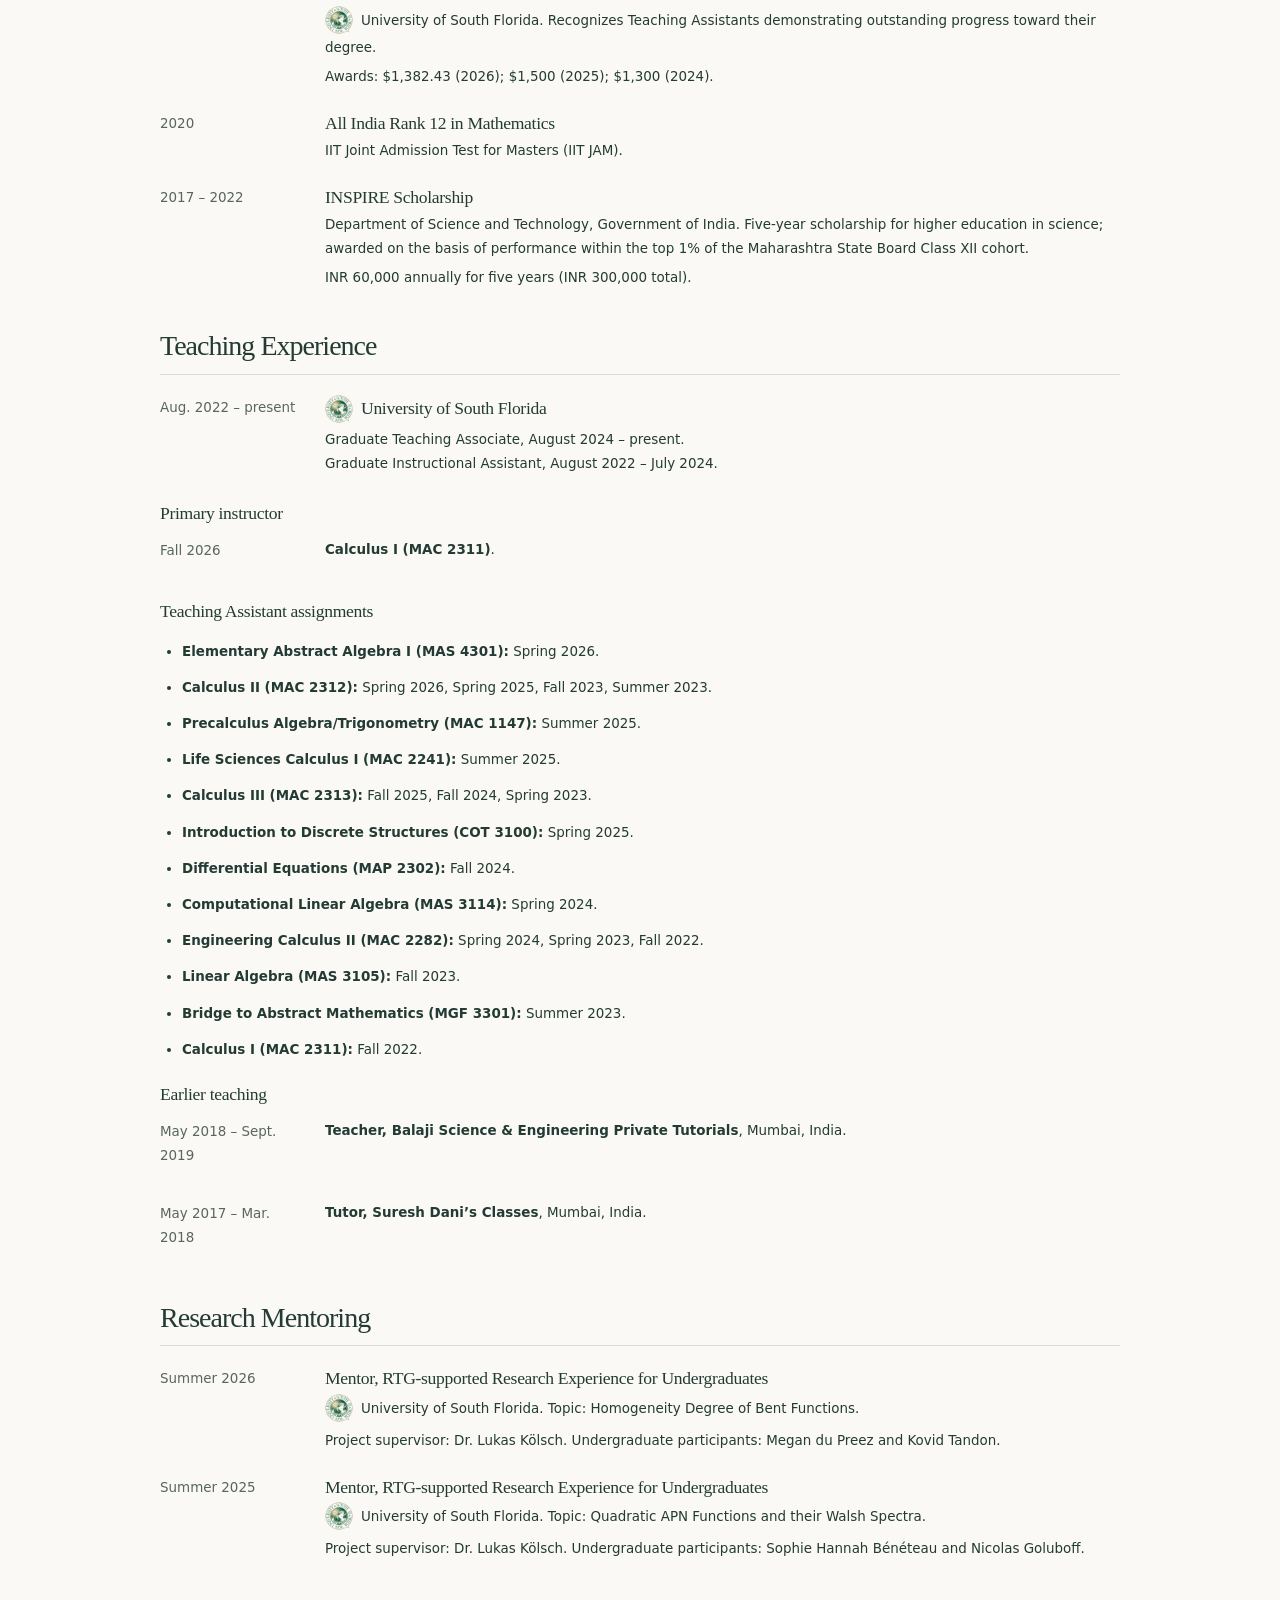
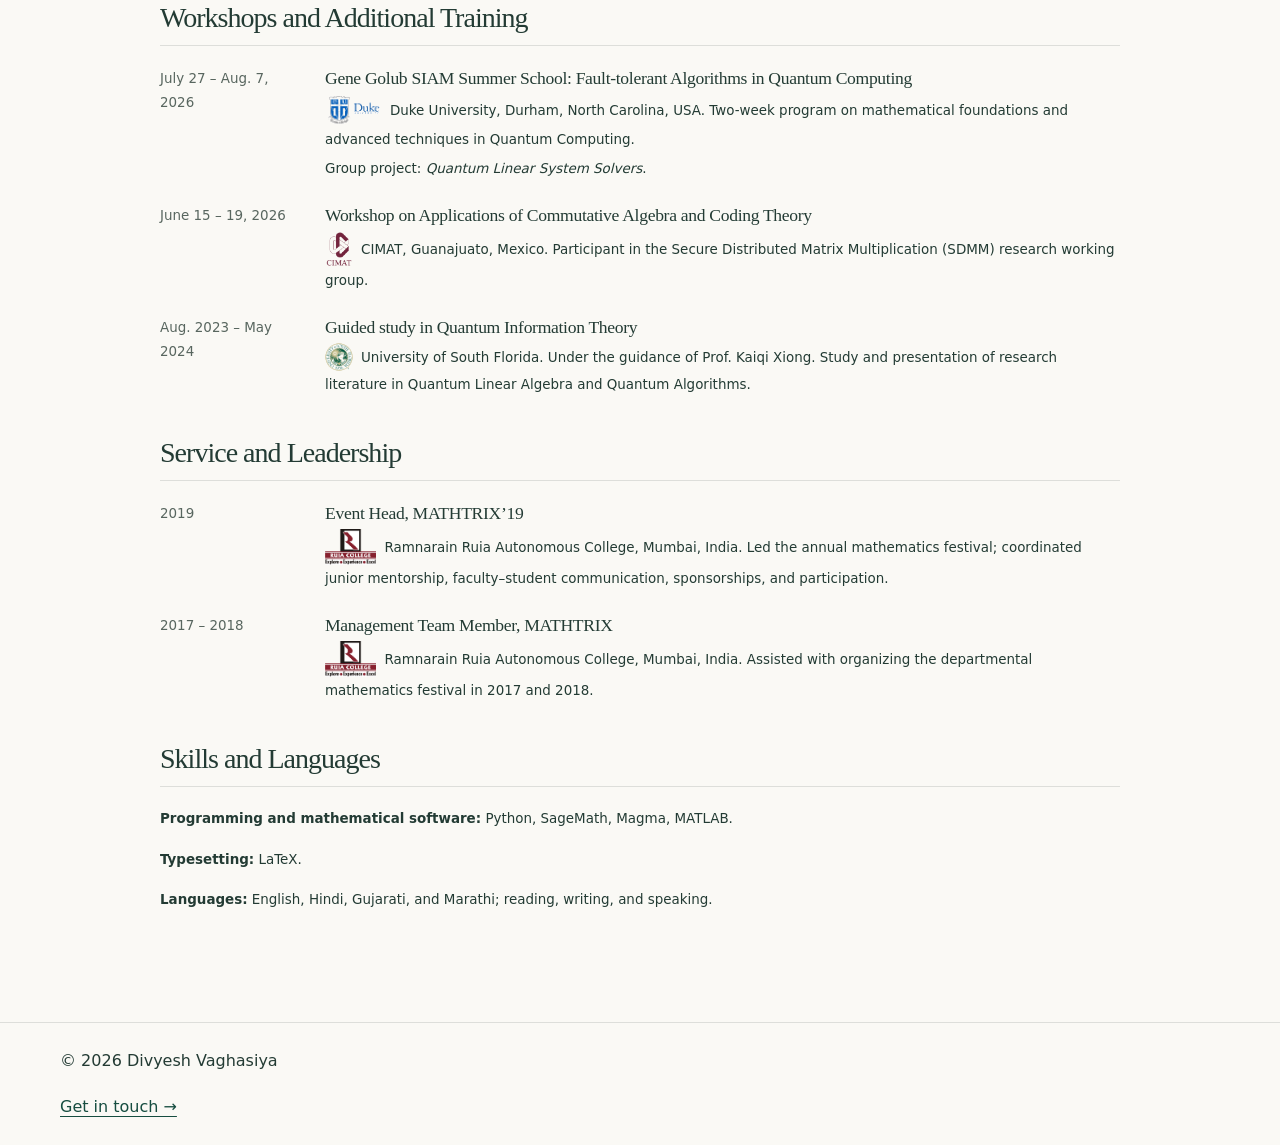
==== commit e74d73aa: "Improve logo backgrounds and contact layout" ====
--- a/cv.html
+++ b/cv.html
@@ -7,10 +7,19 @@
   <meta name="theme-color" content="#164b45">
   <title>Curriculum vitae | Divyesh Vaghasiya</title>
   <link rel="icon" href="./assets/favicon.svg" type="image/svg+xml">
-  <link rel="stylesheet" href="./styles.css?v=20261030-3">
-  <script src="./site.js?v=20261030-3" defer></script>
+  <link rel="stylesheet" href="./styles.css?v=20261030-4">
+  <script src="./site.js?v=20261030-4" defer></script>
 </head>
 <body class="cv-page">
+  <svg class="logo-filters" xmlns="http://www.w3.org/2000/svg" width="0" height="0" aria-hidden="true" focusable="false">
+<defs>
+    <!-- Remove the white canvas at render time; retain the original colored artwork. -->
+    <filter id="remove-white" color-interpolation-filters="sRGB">
+      <feColorMatrix in="SourceGraphic" type="matrix" values="1 0 0 0 0  0 1 0 0 0  0 0 1 0 0  -6.666667 -6.666667 -6.666667 0 19" result="keyed"/>
+      <feComposite in="keyed" in2="SourceAlpha" operator="in"/>
+    </filter>
+  </defs>
+</svg>
   <a class="skip-link" href="#main">Skip to content</a>
   <header class="site-header">
     <div class="container header-inner">
@@ -36,7 +45,7 @@
       <p class="eyebrow">Curriculum vitae</p>
       <h1>Divyesh Vaghasiya</h1>
       <p class="cv-role">Ph.D. Candidate in Mathematics</p>
-      <p>Department of Mathematics and Statistics<br><img class="institution-logo institution-logo-usf" src="./assets/institutions/usf.jpg?v=20261030-3" width="48" height="36" alt="" aria-hidden="true">University of South Florida</p>
+      <p>Department of Mathematics and Statistics<br><img class="institution-logo institution-logo-usf" src="./assets/institutions/usf.jpg?v=20261030-4" width="48" height="36" alt="" aria-hidden="true">University of South Florida</p>
       <p><a href="mailto:dvaghasiya@usf.edu">dvaghasiya@usf.edu</a><br><a href="https://vaghasiya-divyesh.github.io/">https://vaghasiya-divyesh.github.io/</a></p>
       <p class="cv-updated">Updated October 30, 2026</p>
     </header>
@@ -45,15 +54,15 @@
       <h2 id="cv-education">Education</h2>
       <div class="cv-entry">
         <p class="cv-date">Aug. 2022 – present</p>
-        <div class="cv-body"><h3>Ph.D. in Mathematics (candidate)</h3><p><img class="institution-logo institution-logo-usf" src="./assets/institutions/usf.jpg?v=20261030-3" width="48" height="36" alt="" aria-hidden="true">University of South Florida, Tampa, Florida, USA.</p><p>Expected completion: <strong>May 2027</strong>. Advisor: Dr. Lukas Kölsch. GPA: 4.00/4.00.</p><p>Qualifying examinations passed: Real Analysis (May 2023), Algebra (January 2024), and Specialty (April 2025). Advanced to candidacy in 2025.</p></div>
+        <div class="cv-body"><h3>Ph.D. in Mathematics (candidate)</h3><p><img class="institution-logo institution-logo-usf" src="./assets/institutions/usf.jpg?v=20261030-4" width="48" height="36" alt="" aria-hidden="true">University of South Florida, Tampa, Florida, USA.</p><p>Expected completion: <strong>May 2027</strong>. Advisor: Dr. Lukas Kölsch. GPA: 4.00/4.00.</p><p>Qualifying examinations passed: Real Analysis (May 2023), Algebra (January 2024), and Specialty (April 2025). Advanced to candidacy in 2025.</p></div>
       </div>
       <div class="cv-entry">
         <p class="cv-date">July 2020 – May 2022</p>
-        <div class="cv-body"><h3>M.Sc. in Mathematics</h3><p><img class="institution-logo institution-logo-iit-bombay" src="./assets/institutions/iit-bombay.jpg?v=20261030-3" width="48" height="36" alt="" aria-hidden="true">Indian Institute of Technology Bombay, Mumbai, India. GPA: 7.68/10.00.</p><p>Reading project in Analytic Number Theory, supervised by Prof. Ravi Raghunathan.</p></div>
+        <div class="cv-body"><h3>M.Sc. in Mathematics</h3><p><img class="institution-logo institution-logo-iit-bombay" src="./assets/institutions/iit-bombay.jpg?v=20261030-4" width="48" height="36" alt="" aria-hidden="true">Indian Institute of Technology Bombay, Mumbai, India. GPA: 7.68/10.00.</p><p>Reading project in Analytic Number Theory, supervised by Prof. Ravi Raghunathan.</p></div>
       </div>
       <div class="cv-entry">
         <p class="cv-date">July 2017 – May 2020</p>
-        <div class="cv-body"><h3>B.Sc. in Mathematics</h3><p><img class="institution-logo institution-logo-ruia" src="./assets/institutions/ruia.png?v=20261030-3" width="48" height="36" alt="" aria-hidden="true">Ramnarain Ruia Autonomous College, Mumbai, India. GPA: 9.63/10.00.</p></div>
+        <div class="cv-body"><h3>B.Sc. in Mathematics</h3><p><img class="institution-logo institution-logo-ruia" src="./assets/institutions/ruia.png?v=20261030-4" width="48" height="36" alt="" aria-hidden="true">Ramnarain Ruia Autonomous College, Mumbai, India. GPA: 9.63/10.00.</p></div>
       </div>
     </section>
 
@@ -96,22 +105,22 @@
 
     <section class="cv-section" aria-labelledby="cv-funding">
       <h2 id="cv-funding">Research Funding</h2>
-      <div class="cv-entry"><p class="cv-date">2026 – 2027</p><div class="cv-body"><h3>Graduate Student Research Collaboration Award</h3><p><img class="institution-logo institution-logo-usf" src="./assets/institutions/usf.jpg?v=20261030-3" width="48" height="36" alt="" aria-hidden="true">University of South Florida. Project: <em>Analysis and design of code-based cryptosystems used in post-quantum cryptography.</em></p><p>Principal investigator: Dr. Lukas Kölsch. Role: Graduate student researcher.</p><p>Total project award: <strong>$10,000</strong>; one year beginning July 1, 2026.</p></div></div>
+      <div class="cv-entry"><p class="cv-date">2026 – 2027</p><div class="cv-body"><h3>Graduate Student Research Collaboration Award</h3><p><img class="institution-logo institution-logo-usf" src="./assets/institutions/usf.jpg?v=20261030-4" width="48" height="36" alt="" aria-hidden="true">University of South Florida. Project: <em>Analysis and design of code-based cryptosystems used in post-quantum cryptography.</em></p><p>Principal investigator: Dr. Lukas Kölsch. Role: Graduate student researcher.</p><p>Total project award: <strong>$10,000</strong>; one year beginning July 1, 2026.</p></div></div>
     </section>
 
     <section class="cv-section" aria-labelledby="cv-awards">
       <h2 id="cv-awards">Scholarships and Awards</h2>
-      <div class="cv-entry"><p class="cv-date">2026</p><div class="cv-body"><h3>Best Team Presentation Award</h3><p>Gene Golub SIAM Summer School, <img class="institution-logo institution-logo-duke" src="./assets/institutions/duke.webp?v=20261030-3" width="48" height="36" alt="" aria-hidden="true">Duke University. Team: <em>Ready Player One</em>. Topic: Quantum Linear System Solvers.</p></div></div>
-      <div class="cv-entry"><p class="cv-date">2026</p><div class="cv-body"><h3>M.V. Johns Jr. Scholarship for Graduate Study in Mathematics/Statistics</h3><p><img class="institution-logo institution-logo-usf" src="./assets/institutions/usf.jpg?v=20261030-3" width="48" height="36" alt="" aria-hidden="true">University of South Florida. $500.</p><p>Graduate scholarship awarded on the basis of merit and financial need.</p></div></div>
-      <div class="cv-entry"><p class="cv-date">2026</p><div class="cv-body"><h3>Graduate Student Travel Grant</h3><p>Department of Mathematics and Statistics, <img class="institution-logo institution-logo-usf" src="./assets/institutions/usf.jpg?v=20261030-3" width="48" height="36" alt="" aria-hidden="true">University of South Florida. $400 to support a Conference Presentation.</p></div></div>
-      <div class="cv-entry"><p class="cv-date">2024 – 2026</p><div class="cv-body"><h3>Fred L. and Helen M. Tharp Endowed Scholarship</h3><p><img class="institution-logo institution-logo-usf" src="./assets/institutions/usf.jpg?v=20261030-3" width="48" height="36" alt="" aria-hidden="true">University of South Florida. Recognizes Teaching Assistants demonstrating outstanding progress toward their degree.</p><p>Awards: $1,382.43 (2026); $1,500 (2025); $1,300 (2024).</p></div></div>
+      <div class="cv-entry"><p class="cv-date">2026</p><div class="cv-body"><h3>Best Team Presentation Award</h3><p>Gene Golub SIAM Summer School, <img class="institution-logo institution-logo-duke" src="./assets/institutions/duke.webp?v=20261030-4" width="48" height="36" alt="" aria-hidden="true">Duke University. Team: <em>Ready Player One</em>. Topic: Quantum Linear System Solvers.</p></div></div>
+      <div class="cv-entry"><p class="cv-date">2026</p><div class="cv-body"><h3>M.V. Johns Jr. Scholarship for Graduate Study in Mathematics/Statistics</h3><p><img class="institution-logo institution-logo-usf" src="./assets/institutions/usf.jpg?v=20261030-4" width="48" height="36" alt="" aria-hidden="true">University of South Florida. $500.</p><p>Graduate scholarship awarded on the basis of merit and financial need.</p></div></div>
+      <div class="cv-entry"><p class="cv-date">2026</p><div class="cv-body"><h3>Graduate Student Travel Grant</h3><p>Department of Mathematics and Statistics, <img class="institution-logo institution-logo-usf" src="./assets/institutions/usf.jpg?v=20261030-4" width="48" height="36" alt="" aria-hidden="true">University of South Florida. $400 to support a Conference Presentation.</p></div></div>
+      <div class="cv-entry"><p class="cv-date">2024 – 2026</p><div class="cv-body"><h3>Fred L. and Helen M. Tharp Endowed Scholarship</h3><p><img class="institution-logo institution-logo-usf" src="./assets/institutions/usf.jpg?v=20261030-4" width="48" height="36" alt="" aria-hidden="true">University of South Florida. Recognizes Teaching Assistants demonstrating outstanding progress toward their degree.</p><p>Awards: $1,382.43 (2026); $1,500 (2025); $1,300 (2024).</p></div></div>
       <div class="cv-entry"><p class="cv-date">2020</p><div class="cv-body"><h3>All India Rank 12 in Mathematics</h3><p>IIT Joint Admission Test for Masters (IIT JAM).</p></div></div>
       <div class="cv-entry"><p class="cv-date">2017 – 2022</p><div class="cv-body"><h3>INSPIRE Scholarship</h3><p>Department of Science and Technology, Government of India. Five-year scholarship for higher education in science; awarded on the basis of performance within the top 1% of the Maharashtra State Board Class XII cohort.</p><p>INR 60,000 annually for five years (INR 300,000 total).</p></div></div>
     </section>
 
     <section class="cv-section" aria-labelledby="cv-teaching">
       <h2 id="cv-teaching">Teaching Experience</h2>
-      <div class="cv-entry"><p class="cv-date">Aug. 2022 – present</p><div class="cv-body"><h3><img class="institution-logo institution-logo-usf" src="./assets/institutions/usf.jpg?v=20261030-3" width="48" height="36" alt="" aria-hidden="true">University of South Florida</h3><p>Graduate Teaching Associate, August 2024 – present.<br>Graduate Instructional Assistant, August 2022 – July 2024.</p></div></div>
+      <div class="cv-entry"><p class="cv-date">Aug. 2022 – present</p><div class="cv-body"><h3><img class="institution-logo institution-logo-usf" src="./assets/institutions/usf.jpg?v=20261030-4" width="48" height="36" alt="" aria-hidden="true">University of South Florida</h3><p>Graduate Teaching Associate, August 2024 – present.<br>Graduate Instructional Assistant, August 2022 – July 2024.</p></div></div>
       <h3>Primary instructor</h3>
       <div class="cv-entry"><p class="cv-date">Fall 2026</p><div class="cv-body"><p><strong>Calculus I (MAC 2311)</strong>.</p></div></div>
       <h3>Teaching Assistant assignments</h3>
@@ -136,21 +145,21 @@
 
     <section class="cv-section" aria-labelledby="cv-mentoring">
       <h2 id="cv-mentoring">Research Mentoring</h2>
-      <div class="cv-entry"><p class="cv-date">Summer 2026</p><div class="cv-body"><h3>Mentor, RTG-supported Research Experience for Undergraduates</h3><p><img class="institution-logo institution-logo-usf" src="./assets/institutions/usf.jpg?v=20261030-3" width="48" height="36" alt="" aria-hidden="true">University of South Florida. Topic: Homogeneity Degree of Bent Functions.</p><p>Project supervisor: Dr. Lukas Kölsch. Undergraduate participants: Megan du Preez and Kovid Tandon.</p></div></div>
-      <div class="cv-entry"><p class="cv-date">Summer 2025</p><div class="cv-body"><h3>Mentor, RTG-supported Research Experience for Undergraduates</h3><p><img class="institution-logo institution-logo-usf" src="./assets/institutions/usf.jpg?v=20261030-3" width="48" height="36" alt="" aria-hidden="true">University of South Florida. Topic: Quadratic APN Functions and their Walsh Spectra.</p><p>Project supervisor: Dr. Lukas Kölsch. Undergraduate participants: Sophie Hannah Bénéteau and Nicolas Goluboff.</p></div></div>
+      <div class="cv-entry"><p class="cv-date">Summer 2026</p><div class="cv-body"><h3>Mentor, RTG-supported Research Experience for Undergraduates</h3><p><img class="institution-logo institution-logo-usf" src="./assets/institutions/usf.jpg?v=20261030-4" width="48" height="36" alt="" aria-hidden="true">University of South Florida. Topic: Homogeneity Degree of Bent Functions.</p><p>Project supervisor: Dr. Lukas Kölsch. Undergraduate participants: Megan du Preez and Kovid Tandon.</p></div></div>
+      <div class="cv-entry"><p class="cv-date">Summer 2025</p><div class="cv-body"><h3>Mentor, RTG-supported Research Experience for Undergraduates</h3><p><img class="institution-logo institution-logo-usf" src="./assets/institutions/usf.jpg?v=20261030-4" width="48" height="36" alt="" aria-hidden="true">University of South Florida. Topic: Quadratic APN Functions and their Walsh Spectra.</p><p>Project supervisor: Dr. Lukas Kölsch. Undergraduate participants: Sophie Hannah Bénéteau and Nicolas Goluboff.</p></div></div>
     </section>
 
     <section class="cv-section" aria-labelledby="cv-training">
       <h2 id="cv-training">Workshops and Additional Training</h2>
-      <div class="cv-entry"><p class="cv-date">July 27 – Aug. 7, 2026</p><div class="cv-body"><h3>Gene Golub SIAM Summer School: Fault-tolerant Algorithms in Quantum Computing</h3><p><img class="institution-logo institution-logo-duke" src="./assets/institutions/duke.webp?v=20261030-3" width="48" height="36" alt="" aria-hidden="true">Duke University, Durham, North Carolina, USA. Two-week program on mathematical foundations and advanced techniques in Quantum Computing.</p><p>Group project: <em>Quantum Linear System Solvers</em>.</p></div></div>
-      <div class="cv-entry"><p class="cv-date">June 15 – 19, 2026</p><div class="cv-body"><h3>Workshop on Applications of Commutative Algebra and Coding Theory</h3><p><img class="institution-logo institution-logo-cimat" src="./assets/institutions/cimat.png?v=20261030-3" width="48" height="36" alt="" aria-hidden="true">CIMAT, Guanajuato, Mexico. Participant in the Secure Distributed Matrix Multiplication (SDMM) research working group.</p></div></div>
-      <div class="cv-entry"><p class="cv-date">Aug. 2023 – May 2024</p><div class="cv-body"><h3>Guided study in Quantum Information Theory</h3><p><img class="institution-logo institution-logo-usf" src="./assets/institutions/usf.jpg?v=20261030-3" width="48" height="36" alt="" aria-hidden="true">University of South Florida. Under the guidance of Prof. Kaiqi Xiong. Study and presentation of research literature in Quantum Linear Algebra and Quantum Algorithms.</p></div></div>
+      <div class="cv-entry"><p class="cv-date">July 27 – Aug. 7, 2026</p><div class="cv-body"><h3>Gene Golub SIAM Summer School: Fault-tolerant Algorithms in Quantum Computing</h3><p><img class="institution-logo institution-logo-duke" src="./assets/institutions/duke.webp?v=20261030-4" width="48" height="36" alt="" aria-hidden="true">Duke University, Durham, North Carolina, USA. Two-week program on mathematical foundations and advanced techniques in Quantum Computing.</p><p>Group project: <em>Quantum Linear System Solvers</em>.</p></div></div>
+      <div class="cv-entry"><p class="cv-date">June 15 – 19, 2026</p><div class="cv-body"><h3>Workshop on Applications of Commutative Algebra and Coding Theory</h3><p><img class="institution-logo institution-logo-cimat" src="./assets/institutions/cimat.png?v=20261030-4" width="48" height="36" alt="" aria-hidden="true">CIMAT, Guanajuato, Mexico. Participant in the Secure Distributed Matrix Multiplication (SDMM) research working group.</p></div></div>
+      <div class="cv-entry"><p class="cv-date">Aug. 2023 – May 2024</p><div class="cv-body"><h3>Guided study in Quantum Information Theory</h3><p><img class="institution-logo institution-logo-usf" src="./assets/institutions/usf.jpg?v=20261030-4" width="48" height="36" alt="" aria-hidden="true">University of South Florida. Under the guidance of Prof. Kaiqi Xiong. Study and presentation of research literature in Quantum Linear Algebra and Quantum Algorithms.</p></div></div>
     </section>
 
     <section class="cv-section" aria-labelledby="cv-service">
       <h2 id="cv-service">Service and Leadership</h2>
-      <div class="cv-entry"><p class="cv-date">2019</p><div class="cv-body"><h3>Event Head, MATHTRIX’19</h3><p><img class="institution-logo institution-logo-ruia" src="./assets/institutions/ruia.png?v=20261030-3" width="48" height="36" alt="" aria-hidden="true">Ramnarain Ruia Autonomous College, Mumbai, India. Led the annual mathematics festival; coordinated junior mentorship, faculty–student communication, sponsorships, and participation.</p></div></div>
-      <div class="cv-entry"><p class="cv-date">2017 – 2018</p><div class="cv-body"><h3>Management Team Member, MATHTRIX</h3><p><img class="institution-logo institution-logo-ruia" src="./assets/institutions/ruia.png?v=20261030-3" width="48" height="36" alt="" aria-hidden="true">Ramnarain Ruia Autonomous College, Mumbai, India. Assisted with organizing the departmental mathematics festival in 2017 and 2018.</p></div></div>
+      <div class="cv-entry"><p class="cv-date">2019</p><div class="cv-body"><h3>Event Head, MATHTRIX’19</h3><p><img class="institution-logo institution-logo-ruia" src="./assets/institutions/ruia.png?v=20261030-4" width="48" height="36" alt="" aria-hidden="true">Ramnarain Ruia Autonomous College, Mumbai, India. Led the annual mathematics festival; coordinated junior mentorship, faculty–student communication, sponsorships, and participation.</p></div></div>
+      <div class="cv-entry"><p class="cv-date">2017 – 2018</p><div class="cv-body"><h3>Management Team Member, MATHTRIX</h3><p><img class="institution-logo institution-logo-ruia" src="./assets/institutions/ruia.png?v=20261030-4" width="48" height="36" alt="" aria-hidden="true">Ramnarain Ruia Autonomous College, Mumbai, India. Assisted with organizing the departmental mathematics festival in 2017 and 2018.</p></div></div>
     </section>
 
     <section class="cv-section" aria-labelledby="cv-skills">
--- a/styles.css
+++ b/styles.css
@@ -68,8 +68,11 @@
   vertical-align: middle;
   margin: 0 8px 2px 0;
 }
-.institution-logo-usf { background: #fff; border-radius: 2px; }
-.institution-logo-iit-bombay { background: #fff; border-radius: 2px; }
+.institution-logo-usf, .institution-logo-iit-bombay, .institution-logo-duke {
+  background: transparent;
+  filter: url("#remove-white");
+}
+
 .institution-logo-duke { height: 32px; max-width: 115px; }
 .institution-logo-cimat { height: 36px; }
 .institution-logo-ruia { height: 36px; }
@@ -78,15 +81,15 @@
 .affiliation-inner .institution-logo { flex: 0 0 auto; height: 48px; max-width: 116px; margin: 0; }
 .affiliation-inner .affiliation-copy { min-width: 0; }
 .affiliation-inner .institution-logo-ruia { height: 54px; }
-.contact-office .institution-logo { background: var(--paper); padding: 4px; border-radius: 2px; }
-.contact-office .institution-logo-usf { background: #fff; padding: 2px; }
+
+
 .office-search { color: inherit; text-decoration: none; display: inline-block; }
 .office-search:hover { text-decoration: underline; text-decoration-color: #d0c28f; }
 .office-search > span { color: #d0c28f; }
-.profile-logo-tile { display: inline-flex; align-items: center; justify-content: center; flex: 0 0 32px; width: 32px; height: 34px; padding: 5px; border-radius: 2px; background: var(--paper); }
-.arxiv-logo { display: block; width: 18px; height: 25px; object-fit: contain; }
+
+
 .contact-links .profile-label > .institution-logo { margin: 0; }
-.contact-links .institution-logo-usf { padding: 2px; width: 32px; height: 34px; object-fit: contain; }
+.contact-links .institution-logo-usf { padding: 0; width: 24px; height: 24px; object-fit: contain; }
 @media (max-width: 1050px) {
   .affiliation-inner { gap: 18px; }
   .affiliation-inner > a { gap: 9px; }
@@ -104,3 +107,5 @@
   .institution-logo { height: 25px; max-width: 78px; margin-right: 6px; }
   .institution-logo-ruia { height: 32px; }
 }
+
+.logo-filters { position: absolute; width: 0; height: 0; overflow: hidden; pointer-events: none; }
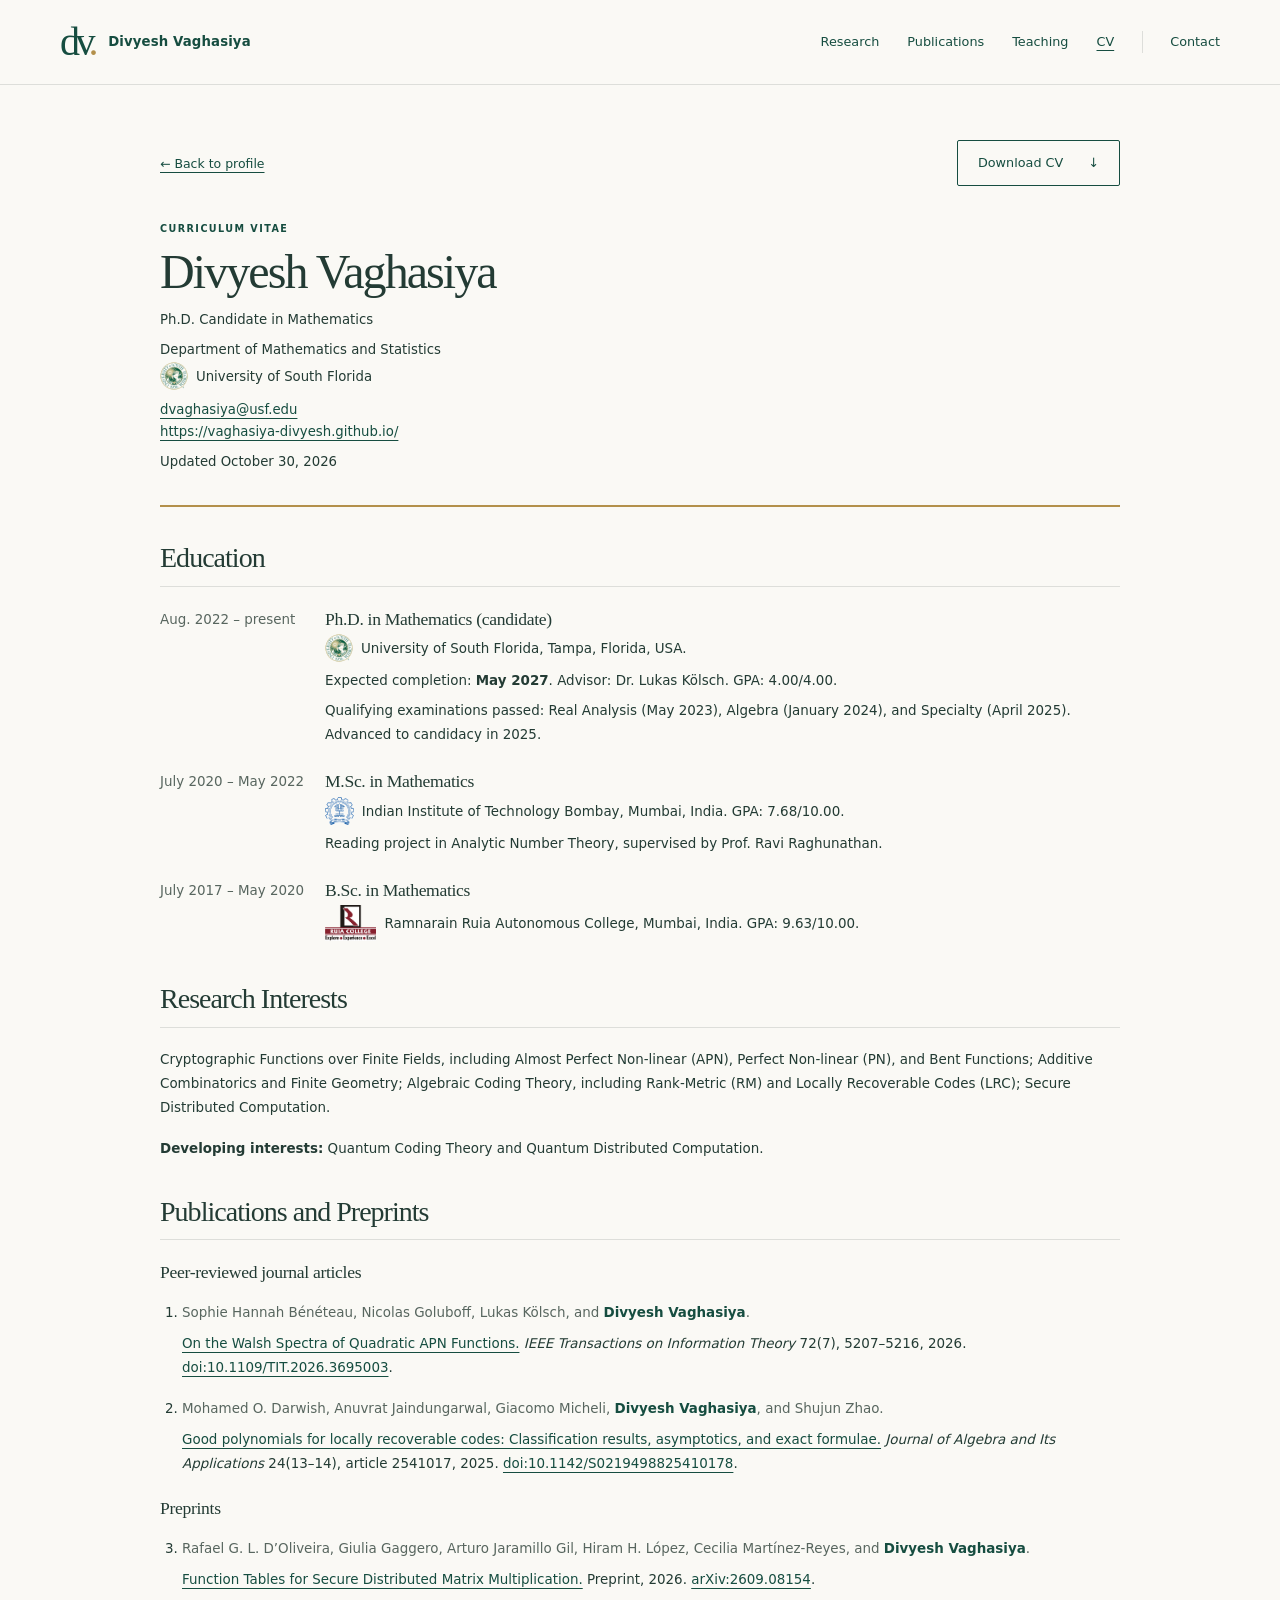
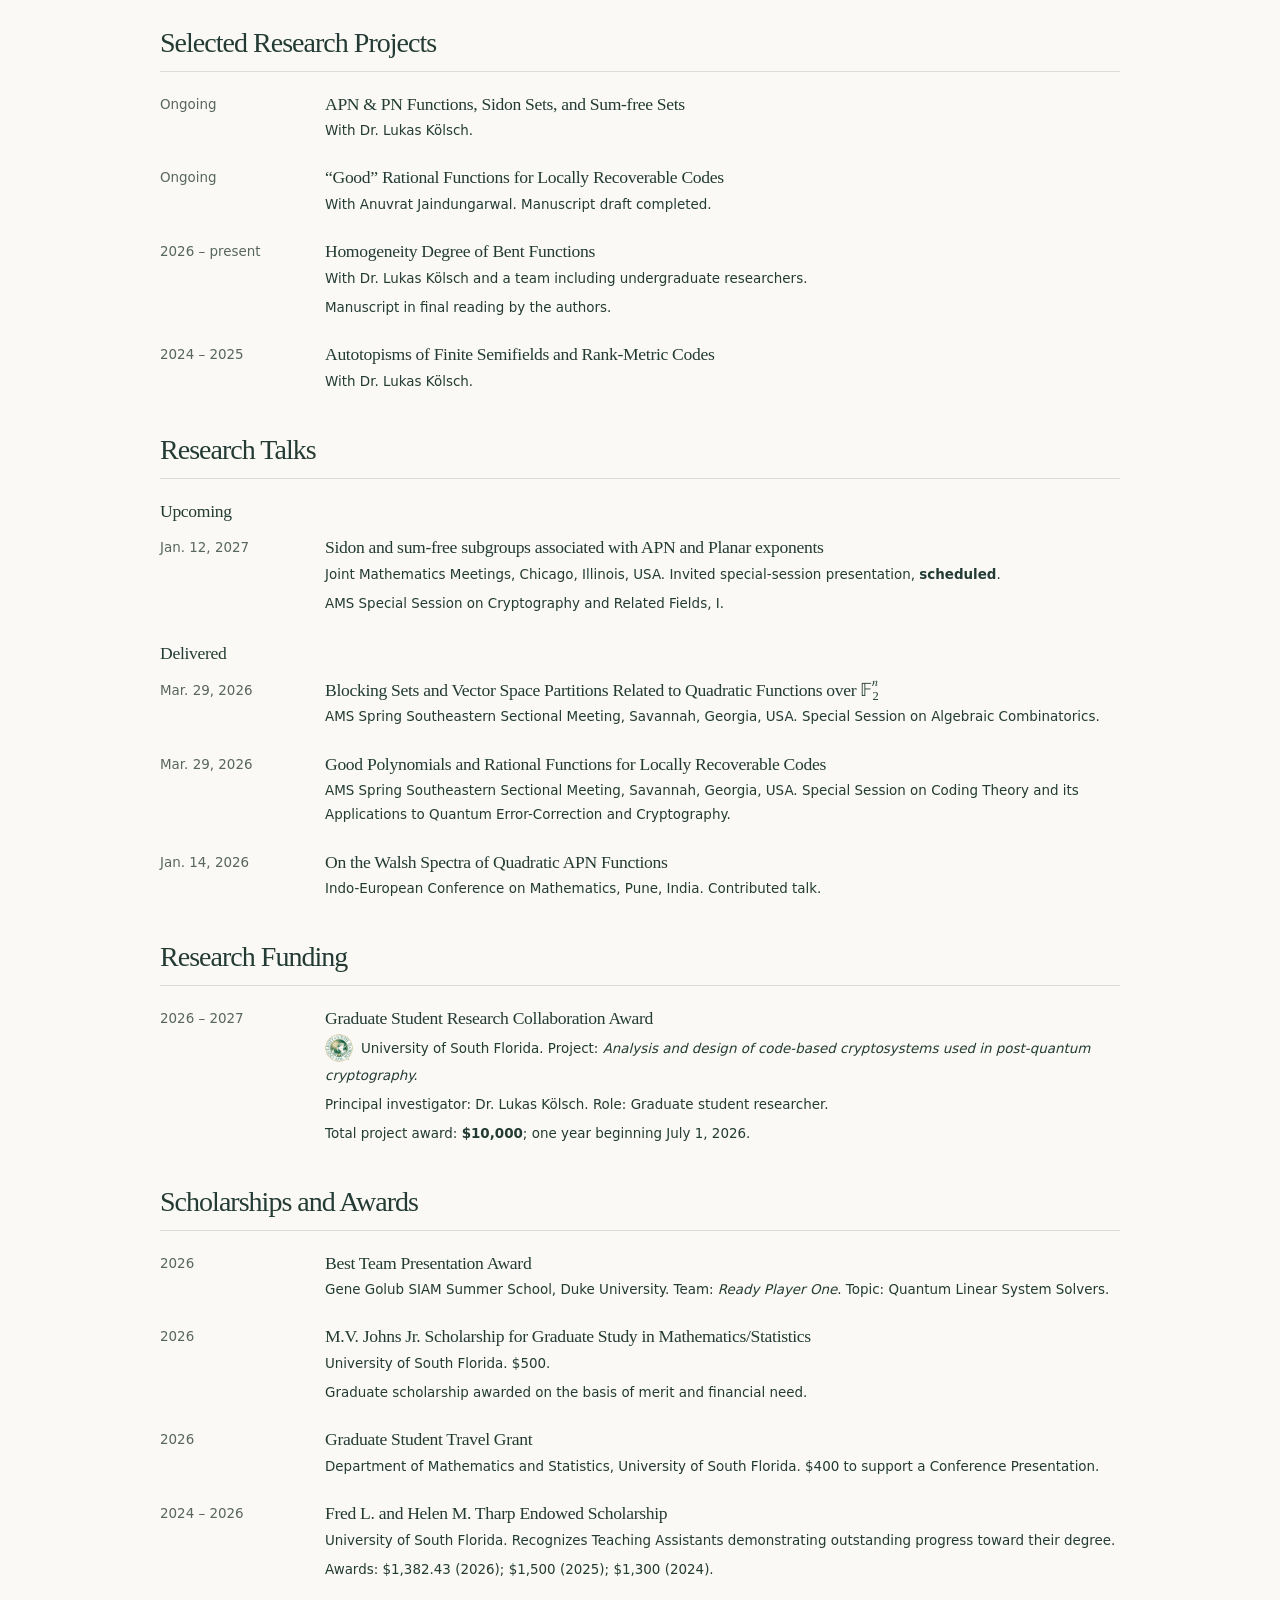
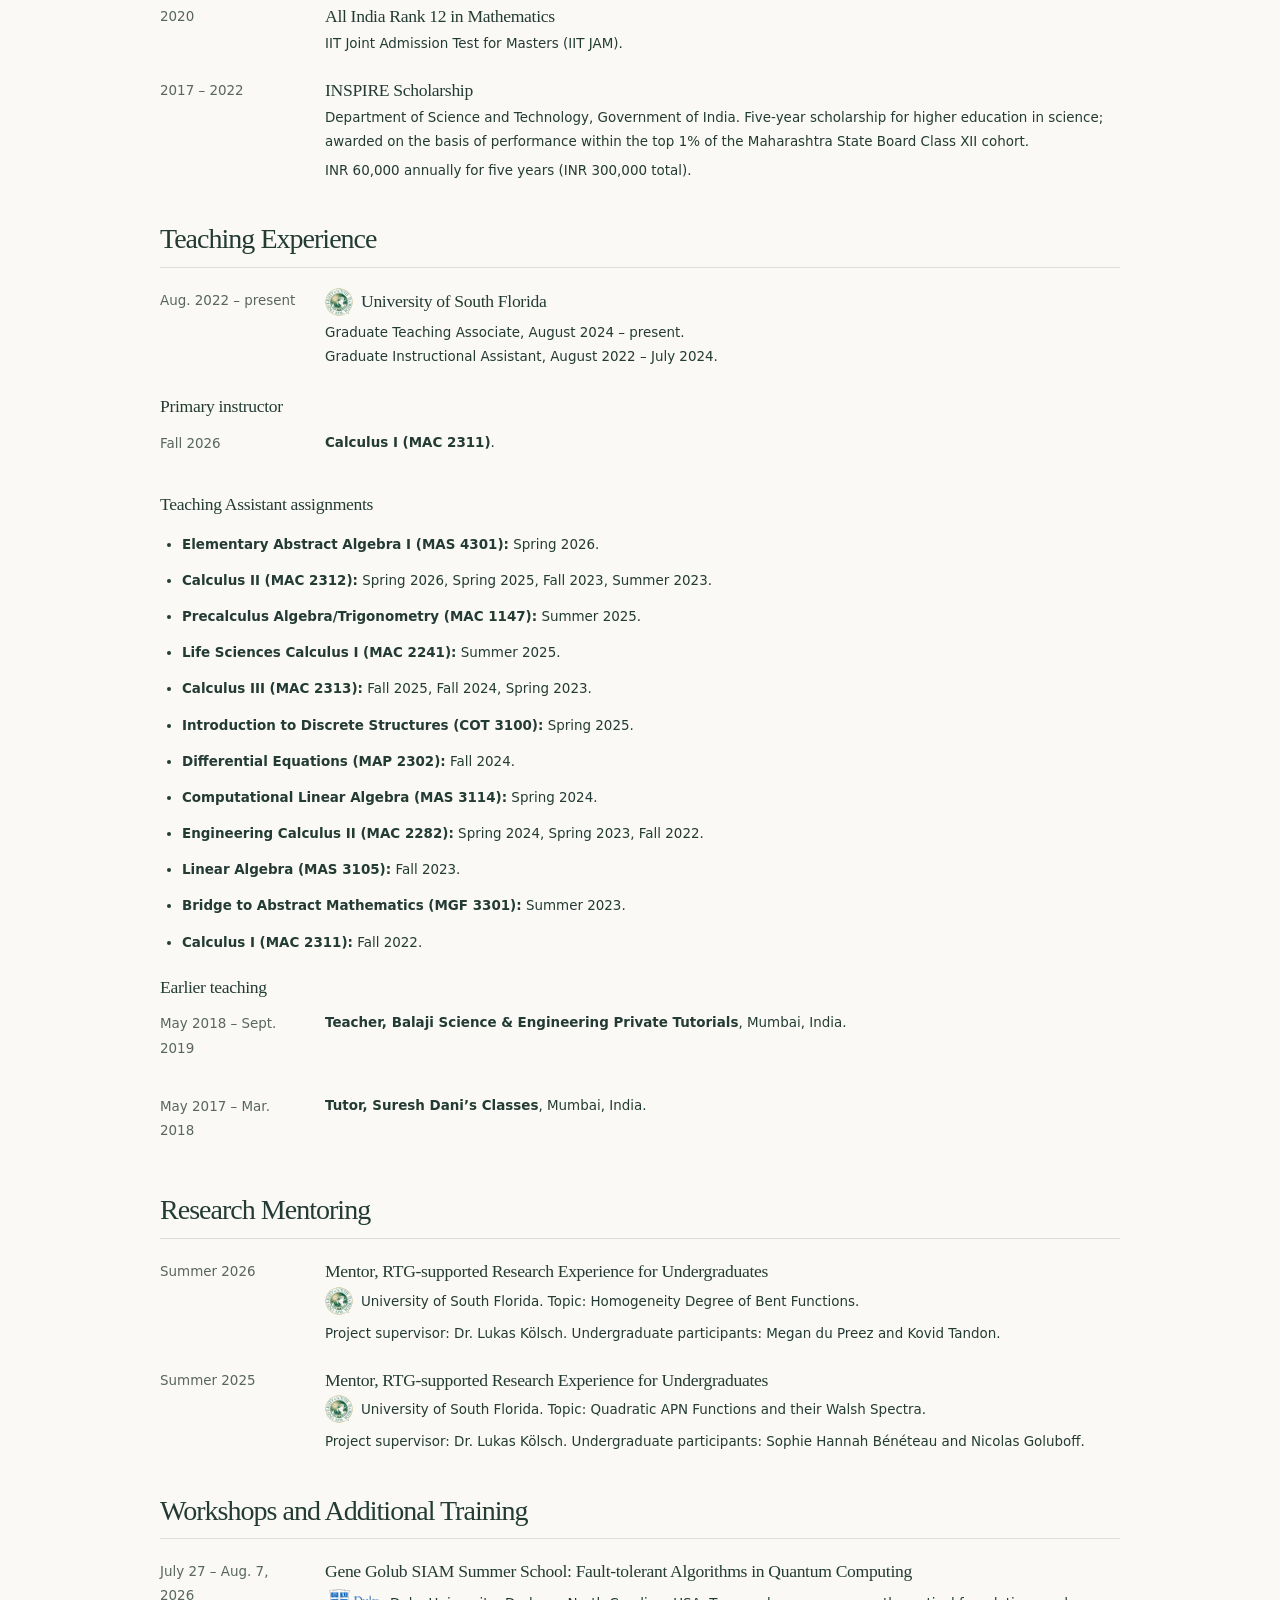
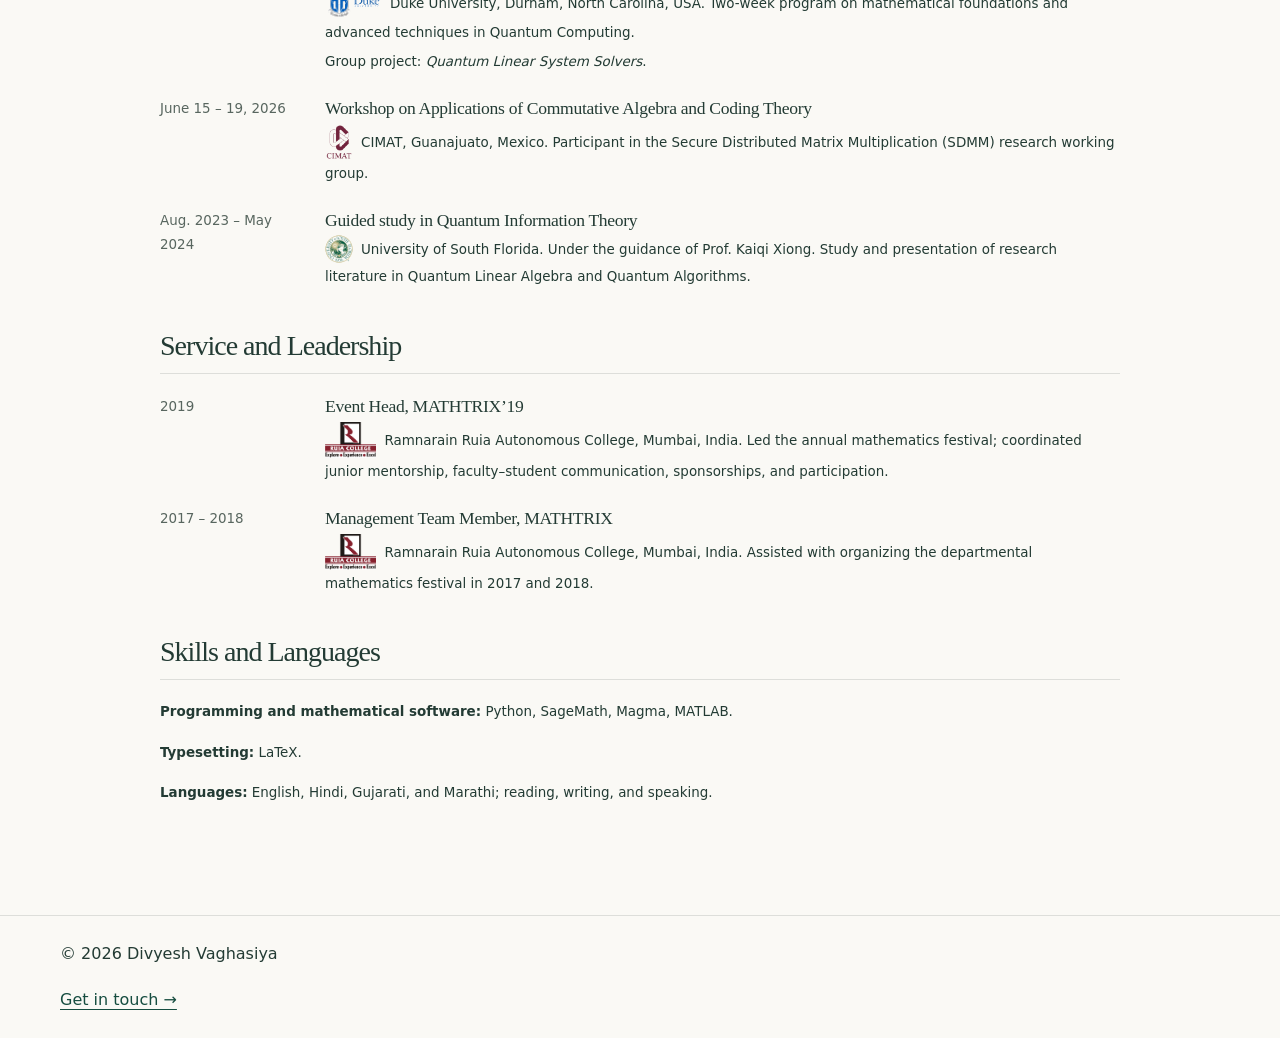
==== commit 78bbd6bd: "Improve logo backgrounds and contact layout" ====
--- a/cv.html
+++ b/cv.html
@@ -7,7 +7,7 @@
   <meta name="theme-color" content="#164b45">
   <title>Curriculum vitae | Divyesh Vaghasiya</title>
   <link rel="icon" href="./assets/favicon.svg" type="image/svg+xml">
-  <link rel="stylesheet" href="./styles.css?v=20261030-4">
+  <link rel="stylesheet" href="./styles.css?v=20261030-6">
   <script src="./site.js?v=20261030-4" defer></script>
 </head>
 <body class="cv-page">
@@ -98,7 +98,7 @@
       <h3>Upcoming</h3>
       <div class="cv-entry"><p class="cv-date"><time datetime="2027-01-12">Jan. 12, 2027</time></p><div class="cv-body"><h3>Sidon and sum-free subgroups associated with APN and Planar exponents</h3><p>Joint Mathematics Meetings, Chicago, Illinois, USA. Invited special-session presentation, <strong>scheduled</strong>.</p><p>AMS Special Session on Cryptography and Related Fields, I.</p></div></div>
       <h3>Delivered</h3>
-      <div class="cv-entry"><p class="cv-date"><time datetime="2026-03-29">Mar. 29, 2026</time></p><div class="cv-body"><h3>Blocking Sets and Vector Space Partitions Related to Quadratic Functions over F<sub>2</sub><sup>n</sup></h3><p>AMS Spring Southeastern Sectional Meeting, Savannah, Georgia, USA. Special Session on Algebraic Combinatorics.</p></div></div>
+      <div class="cv-entry"><p class="cv-date"><time datetime="2026-03-29">Mar. 29, 2026</time></p><div class="cv-body"><h3>Blocking Sets and Vector Space Partitions Related to Quadratic Functions over <math class="field-notation" xmlns="http://www.w3.org/1998/Math/MathML" aria-label="F subscript 2 superscript n"><msubsup><mi>𝔽</mi><mn>2</mn><mi>n</mi></msubsup></math></h3><p>AMS Spring Southeastern Sectional Meeting, Savannah, Georgia, USA. Special Session on Algebraic Combinatorics.</p></div></div>
       <div class="cv-entry"><p class="cv-date"><time datetime="2026-03-29">Mar. 29, 2026</time></p><div class="cv-body"><h3>Good Polynomials and Rational Functions for Locally Recoverable Codes</h3><p>AMS Spring Southeastern Sectional Meeting, Savannah, Georgia, USA. Special Session on Coding Theory and its Applications to Quantum Error-Correction and Cryptography.</p></div></div>
       <div class="cv-entry"><p class="cv-date"><time datetime="2026-01-14">Jan. 14, 2026</time></p><div class="cv-body"><h3>On the Walsh Spectra of Quadratic APN Functions</h3><p>Indo-European Conference on Mathematics, Pune, India. Contributed talk.</p></div></div>
     </section>
@@ -110,10 +110,10 @@
 
     <section class="cv-section" aria-labelledby="cv-awards">
       <h2 id="cv-awards">Scholarships and Awards</h2>
-      <div class="cv-entry"><p class="cv-date">2026</p><div class="cv-body"><h3>Best Team Presentation Award</h3><p>Gene Golub SIAM Summer School, <img class="institution-logo institution-logo-duke" src="./assets/institutions/duke.webp?v=20261030-4" width="48" height="36" alt="" aria-hidden="true">Duke University. Team: <em>Ready Player One</em>. Topic: Quantum Linear System Solvers.</p></div></div>
-      <div class="cv-entry"><p class="cv-date">2026</p><div class="cv-body"><h3>M.V. Johns Jr. Scholarship for Graduate Study in Mathematics/Statistics</h3><p><img class="institution-logo institution-logo-usf" src="./assets/institutions/usf.jpg?v=20261030-4" width="48" height="36" alt="" aria-hidden="true">University of South Florida. $500.</p><p>Graduate scholarship awarded on the basis of merit and financial need.</p></div></div>
-      <div class="cv-entry"><p class="cv-date">2026</p><div class="cv-body"><h3>Graduate Student Travel Grant</h3><p>Department of Mathematics and Statistics, <img class="institution-logo institution-logo-usf" src="./assets/institutions/usf.jpg?v=20261030-4" width="48" height="36" alt="" aria-hidden="true">University of South Florida. $400 to support a Conference Presentation.</p></div></div>
-      <div class="cv-entry"><p class="cv-date">2024 – 2026</p><div class="cv-body"><h3>Fred L. and Helen M. Tharp Endowed Scholarship</h3><p><img class="institution-logo institution-logo-usf" src="./assets/institutions/usf.jpg?v=20261030-4" width="48" height="36" alt="" aria-hidden="true">University of South Florida. Recognizes Teaching Assistants demonstrating outstanding progress toward their degree.</p><p>Awards: $1,382.43 (2026); $1,500 (2025); $1,300 (2024).</p></div></div>
+      <div class="cv-entry"><p class="cv-date">2026</p><div class="cv-body"><h3>Best Team Presentation Award</h3><p>Gene Golub SIAM Summer School, Duke University. Team: <em>Ready Player One</em>. Topic: Quantum Linear System Solvers.</p></div></div>
+      <div class="cv-entry"><p class="cv-date">2026</p><div class="cv-body"><h3>M.V. Johns Jr. Scholarship for Graduate Study in Mathematics/Statistics</h3><p>University of South Florida. $500.</p><p>Graduate scholarship awarded on the basis of merit and financial need.</p></div></div>
+      <div class="cv-entry"><p class="cv-date">2026</p><div class="cv-body"><h3>Graduate Student Travel Grant</h3><p>Department of Mathematics and Statistics, University of South Florida. $400 to support a Conference Presentation.</p></div></div>
+      <div class="cv-entry"><p class="cv-date">2024 – 2026</p><div class="cv-body"><h3>Fred L. and Helen M. Tharp Endowed Scholarship</h3><p>University of South Florida. Recognizes Teaching Assistants demonstrating outstanding progress toward their degree.</p><p>Awards: $1,382.43 (2026); $1,500 (2025); $1,300 (2024).</p></div></div>
       <div class="cv-entry"><p class="cv-date">2020</p><div class="cv-body"><h3>All India Rank 12 in Mathematics</h3><p>IIT Joint Admission Test for Masters (IIT JAM).</p></div></div>
       <div class="cv-entry"><p class="cv-date">2017 – 2022</p><div class="cv-body"><h3>INSPIRE Scholarship</h3><p>Department of Science and Technology, Government of India. Five-year scholarship for higher education in science; awarded on the basis of performance within the top 1% of the Maharashtra State Board Class XII cohort.</p><p>INR 60,000 annually for five years (INR 300,000 total).</p></div></div>
     </section>
--- a/styles.css
+++ b/styles.css
@@ -109,3 +109,10 @@
 }
 
 .logo-filters { position: absolute; width: 0; height: 0; overflow: hidden; pointer-events: none; }
+
+
+/* Native MathML keeps the base and exponent in one script column. */
+math.field-notation {
+  font-family: "Cambria Math", "STIX Two Math", math, serif;
+  font-size: 1em;
+}
